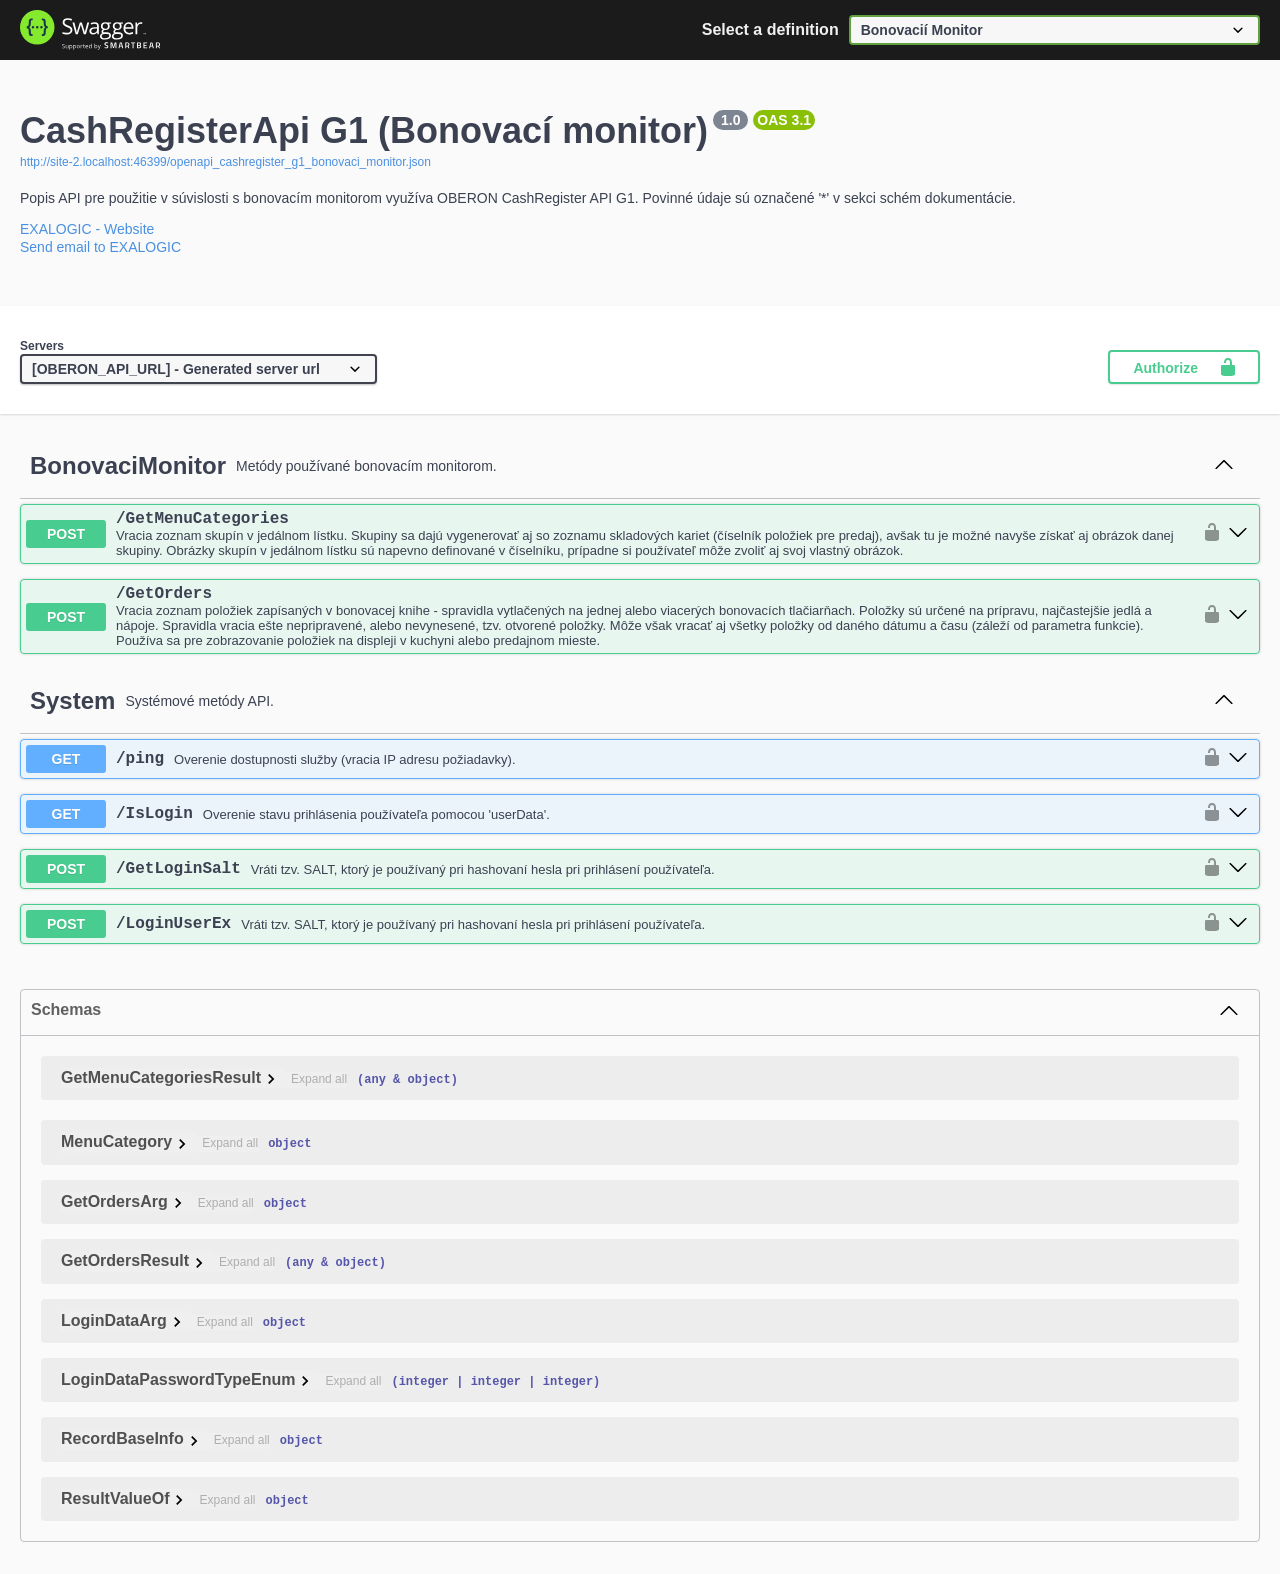
==== swagger-ui-5-27/cashregister-g1-kds.html @ 0c214356 "Bonovacie monitory" ====
<!-- HTML for static distribution bundle build -->
<!DOCTYPE html>
<html lang="en">
  <head>
    <meta charset="UTF-8">
    <title>Swagger UI</title>
    <link rel="stylesheet" type="text/css" href="./swagger-ui.css" />
    <link rel="stylesheet" type="text/css" href="./index.css" />
    <link rel="icon" type="image/png" href="[data-uri]" sizes="16x16" />
  </head>

  <body>
    <div id="swagger-ui"></div>
    <script src="./swagger-ui-bundle.js" charset="UTF-8"> </script>
    <script src="./swagger-ui-standalone-preset.js" charset="UTF-8"> </script>
    <script src="./js-sha-1.js" charset="UTF-8"> </script>
    <script src="./js-oberonweb-auth-g1.js" charset="UTF-8"> </script>
    <script>
        
window.onload = function () {
    //<editor-fold desc="Changeable Configuration Block">
   
    window.loginSalt = "";
    window.userData = "";
    
    window.ui = SwaggerUIBundle({
        urls: [ 
            { url: window.location.origin + "/openapi_cashregister_g1_bonovaci_monitor.json", name: "Bonovacií Monitor" },
         ],
        dom_id: '#swagger-ui',
        deepLinking: true,
        supportHeaderParams: true,
        presets: [
            SwaggerUIBundle.presets.apis,
            SwaggerUIStandalonePreset
        ],
        plugins: [
            SwaggerUIBundle.plugins.DownloadUrl,
            OberonWebAuthorizePlugin
        ],
        layout: "StandaloneLayout",
        supportedSubmitMethods: ['get', 'post']        
    });


    // OBERON Login plugin for SWAGGER to enable authorization
    function OberonWebAuthorizePlugin() {
        return {
            statePlugins: {
                auth: {
                    wrapActions: {
                        authorize: (oriAction, system) => (auth) => {
                            const username = prompt("Enter username:");
                            const password = prompt("Enter password:");
                            
                            window.oberonWeb.apiAuthenticate( username, password);

                            return oriAction({
                                UserTokenAuth: {
                                    name: "userData",
                                    schema: { type: "apiKey", in: "header", name: "userData" },
                                    value: window.userData
                                }
                            });
                        }
                    }
                }
            }
        };   
    }

    //</editor-fold>
};

    </script>
  </body>
</html>
---- swagger-ui-5-27/swagger-ui.css ----
.swagger-ui{color:#3b4151;font-family:sans-serif}.swagger-ui html{line-height:1.15;-ms-text-size-adjust:100%;-webkit-text-size-adjust:100%}.swagger-ui body{margin:0}.swagger-ui article,.swagger-ui aside,.swagger-ui footer,.swagger-ui header,.swagger-ui nav,.swagger-ui section{display:block}.swagger-ui h1{font-size:2em;margin:.67em 0}.swagger-ui figcaption,.swagger-ui figure,.swagger-ui main{display:block}.swagger-ui figure{margin:1em 40px}.swagger-ui hr{box-sizing:content-box;height:0;overflow:visible}.swagger-ui pre{font-family:monospace,monospace;font-size:1em}.swagger-ui a{background-color:transparent;-webkit-text-decoration-skip:objects}.swagger-ui abbr[title]{border-bottom:none;text-decoration:underline;-webkit-text-decoration:underline dotted;text-decoration:underline dotted}.swagger-ui b,.swagger-ui strong{font-weight:inherit;font-weight:bolder}.swagger-ui code,.swagger-ui kbd,.swagger-ui samp{font-family:monospace,monospace;font-size:1em}.swagger-ui dfn{font-style:italic}.swagger-ui mark{background-color:#ff0;color:#000}.swagger-ui small{font-size:80%}.swagger-ui sub,.swagger-ui sup{font-size:75%;line-height:0;position:relative;vertical-align:baseline}.swagger-ui sub{bottom:-.25em}.swagger-ui sup{top:-.5em}.swagger-ui audio,.swagger-ui video{display:inline-block}.swagger-ui audio:not([controls]){display:none;height:0}.swagger-ui img{border-style:none}.swagger-ui svg:not(:root){overflow:hidden}.swagger-ui button,.swagger-ui input,.swagger-ui optgroup,.swagger-ui select,.swagger-ui textarea{font-family:sans-serif;font-size:100%;line-height:1.15;margin:0}.swagger-ui button,.swagger-ui input{overflow:visible}.swagger-ui button,.swagger-ui select{text-transform:none}.swagger-ui [type=reset],.swagger-ui [type=submit],.swagger-ui button,.swagger-ui html [type=button]{-webkit-appearance:button}.swagger-ui [type=button]::-moz-focus-inner,.swagger-ui [type=reset]::-moz-focus-inner,.swagger-ui [type=submit]::-moz-focus-inner,.swagger-ui button::-moz-focus-inner{border-style:none;padding:0}.swagger-ui [type=button]:-moz-focusring,.swagger-ui [type=reset]:-moz-focusring,.swagger-ui [type=submit]:-moz-focusring,.swagger-ui button:-moz-focusring{outline:1px dotted ButtonText}.swagger-ui fieldset{padding:.35em .75em .625em}.swagger-ui legend{box-sizing:border-box;color:inherit;display:table;max-width:100%;padding:0;white-space:normal}.swagger-ui progress{display:inline-block;vertical-align:baseline}.swagger-ui textarea{overflow:auto}.swagger-ui [type=checkbox],.swagger-ui [type=radio]{box-sizing:border-box;padding:0}.swagger-ui [type=number]::-webkit-inner-spin-button,.swagger-ui [type=number]::-webkit-outer-spin-button{height:auto}.swagger-ui [type=search]{-webkit-appearance:textfield;outline-offset:-2px}.swagger-ui [type=search]::-webkit-search-cancel-button,.swagger-ui [type=search]::-webkit-search-decoration{-webkit-appearance:none}.swagger-ui ::-webkit-file-upload-button{-webkit-appearance:button;font:inherit}.swagger-ui details,.swagger-ui menu{display:block}.swagger-ui summary{display:list-item}.swagger-ui canvas{display:inline-block}.swagger-ui [hidden],.swagger-ui template{display:none}.swagger-ui .debug *{outline:1px solid gold}.swagger-ui .debug-white *{outline:1px solid #fff}.swagger-ui .debug-black *{outline:1px solid #000}.swagger-ui .debug-grid{background:transparent url([data-uri]) repeat 0 0}.swagger-ui .debug-grid-16{background:transparent url([data-uri]) repeat 0 0}.swagger-ui .debug-grid-8-solid{background:#fff url([data-uri]) repeat 0 0}.swagger-ui .debug-grid-16-solid{background:#fff url([data-uri]) repeat 0 0}.swagger-ui .border-box,.swagger-ui a,.swagger-ui article,.swagger-ui body,.swagger-ui code,.swagger-ui dd,.swagger-ui div,.swagger-ui dl,.swagger-ui dt,.swagger-ui fieldset,.swagger-ui footer,.swagger-ui form,.swagger-ui h1,.swagger-ui h2,.swagger-ui h3,.swagger-ui h4,.swagger-ui h5,.swagger-ui h6,.swagger-ui header,.swagger-ui html,.swagger-ui input[type=email],.swagger-ui input[type=number],.swagger-ui input[type=password],.swagger-ui input[type=tel],.swagger-ui input[type=text],.swagger-ui input[type=url],.swagger-ui legend,.swagger-ui li,.swagger-ui main,.swagger-ui ol,.swagger-ui p,.swagger-ui pre,.swagger-ui section,.swagger-ui table,.swagger-ui td,.swagger-ui textarea,.swagger-ui th,.swagger-ui tr,.swagger-ui ul{box-sizing:border-box}.swagger-ui .aspect-ratio{height:0;position:relative}.swagger-ui .aspect-ratio--16x9{padding-bottom:56.25%}.swagger-ui .aspect-ratio--9x16{padding-bottom:177.77%}.swagger-ui .aspect-ratio--4x3{padding-bottom:75%}.swagger-ui .aspect-ratio--3x4{padding-bottom:133.33%}.swagger-ui .aspect-ratio--6x4{padding-bottom:66.6%}.swagger-ui .aspect-ratio--4x6{padding-bottom:150%}.swagger-ui .aspect-ratio--8x5{padding-bottom:62.5%}.swagger-ui .aspect-ratio--5x8{padding-bottom:160%}.swagger-ui .aspect-ratio--7x5{padding-bottom:71.42%}.swagger-ui .aspect-ratio--5x7{padding-bottom:140%}.swagger-ui .aspect-ratio--1x1{padding-bottom:100%}.swagger-ui .aspect-ratio--object{bottom:0;height:100%;left:0;position:absolute;right:0;top:0;width:100%;z-index:100}@media screen and (min-width:30em){.swagger-ui .aspect-ratio-ns{height:0;position:relative}.swagger-ui .aspect-ratio--16x9-ns{padding-bottom:56.25%}.swagger-ui .aspect-ratio--9x16-ns{padding-bottom:177.77%}.swagger-ui .aspect-ratio--4x3-ns{padding-bottom:75%}.swagger-ui .aspect-ratio--3x4-ns{padding-bottom:133.33%}.swagger-ui .aspect-ratio--6x4-ns{padding-bottom:66.6%}.swagger-ui .aspect-ratio--4x6-ns{padding-bottom:150%}.swagger-ui .aspect-ratio--8x5-ns{padding-bottom:62.5%}.swagger-ui .aspect-ratio--5x8-ns{padding-bottom:160%}.swagger-ui .aspect-ratio--7x5-ns{padding-bottom:71.42%}.swagger-ui .aspect-ratio--5x7-ns{padding-bottom:140%}.swagger-ui .aspect-ratio--1x1-ns{padding-bottom:100%}.swagger-ui .aspect-ratio--object-ns{bottom:0;height:100%;left:0;position:absolute;right:0;top:0;width:100%;z-index:100}}@media screen and (min-width:30em)and (max-width:60em){.swagger-ui .aspect-ratio-m{height:0;position:relative}.swagger-ui .aspect-ratio--16x9-m{padding-bottom:56.25%}.swagger-ui .aspect-ratio--9x16-m{padding-bottom:177.77%}.swagger-ui .aspect-ratio--4x3-m{padding-bottom:75%}.swagger-ui .aspect-ratio--3x4-m{padding-bottom:133.33%}.swagger-ui .aspect-ratio--6x4-m{padding-bottom:66.6%}.swagger-ui .aspect-ratio--4x6-m{padding-bottom:150%}.swagger-ui .aspect-ratio--8x5-m{padding-bottom:62.5%}.swagger-ui .aspect-ratio--5x8-m{padding-bottom:160%}.swagger-ui .aspect-ratio--7x5-m{padding-bottom:71.42%}.swagger-ui .aspect-ratio--5x7-m{padding-bottom:140%}.swagger-ui .aspect-ratio--1x1-m{padding-bottom:100%}.swagger-ui .aspect-ratio--object-m{bottom:0;height:100%;left:0;position:absolute;right:0;top:0;width:100%;z-index:100}}@media screen and (min-width:60em){.swagger-ui .aspect-ratio-l{height:0;position:relative}.swagger-ui .aspect-ratio--16x9-l{padding-bottom:56.25%}.swagger-ui .aspect-ratio--9x16-l{padding-bottom:177.77%}.swagger-ui .aspect-ratio--4x3-l{padding-bottom:75%}.swagger-ui .aspect-ratio--3x4-l{padding-bottom:133.33%}.swagger-ui .aspect-ratio--6x4-l{padding-bottom:66.6%}.swagger-ui .aspect-ratio--4x6-l{padding-bottom:150%}.swagger-ui .aspect-ratio--8x5-l{padding-bottom:62.5%}.swagger-ui .aspect-ratio--5x8-l{padding-bottom:160%}.swagger-ui .aspect-ratio--7x5-l{padding-bottom:71.42%}.swagger-ui .aspect-ratio--5x7-l{padding-bottom:140%}.swagger-ui .aspect-ratio--1x1-l{padding-bottom:100%}.swagger-ui .aspect-ratio--object-l{bottom:0;height:100%;left:0;position:absolute;right:0;top:0;width:100%;z-index:100}}.swagger-ui img{max-width:100%}.swagger-ui .cover{background-size:cover!important}.swagger-ui .contain{background-size:contain!important}@media screen and (min-width:30em){.swagger-ui .cover-ns{background-size:cover!important}.swagger-ui .contain-ns{background-size:contain!important}}@media screen and (min-width:30em)and (max-width:60em){.swagger-ui .cover-m{background-size:cover!important}.swagger-ui .contain-m{background-size:contain!important}}@media screen and (min-width:60em){.swagger-ui .cover-l{background-size:cover!important}.swagger-ui .contain-l{background-size:contain!important}}.swagger-ui .bg-center{background-position:50%;background-repeat:no-repeat}.swagger-ui .bg-top{background-position:top;background-repeat:no-repeat}.swagger-ui .bg-right{background-position:100%;background-repeat:no-repeat}.swagger-ui .bg-bottom{background-position:bottom;background-repeat:no-repeat}.swagger-ui .bg-left{background-position:0;background-repeat:no-repeat}@media screen and (min-width:30em){.swagger-ui .bg-center-ns{background-position:50%;background-repeat:no-repeat}.swagger-ui .bg-top-ns{background-position:top;background-repeat:no-repeat}.swagger-ui .bg-right-ns{background-position:100%;background-repeat:no-repeat}.swagger-ui .bg-bottom-ns{background-position:bottom;background-repeat:no-repeat}.swagger-ui .bg-left-ns{background-position:0;background-repeat:no-repeat}}@media screen and (min-width:30em)and (max-width:60em){.swagger-ui .bg-center-m{background-position:50%;background-repeat:no-repeat}.swagger-ui .bg-top-m{background-position:top;background-repeat:no-repeat}.swagger-ui .bg-right-m{background-position:100%;background-repeat:no-repeat}.swagger-ui .bg-bottom-m{background-position:bottom;background-repeat:no-repeat}.swagger-ui .bg-left-m{background-position:0;background-repeat:no-repeat}}@media screen and (min-width:60em){.swagger-ui .bg-center-l{background-position:50%;background-repeat:no-repeat}.swagger-ui .bg-top-l{background-position:top;background-repeat:no-repeat}.swagger-ui .bg-right-l{background-position:100%;background-repeat:no-repeat}.swagger-ui .bg-bottom-l{background-position:bottom;background-repeat:no-repeat}.swagger-ui .bg-left-l{background-position:0;background-repeat:no-repeat}}.swagger-ui .outline{outline:1px solid}.swagger-ui .outline-transparent{outline:1px solid transparent}.swagger-ui .outline-0{outline:0}@media screen and (min-width:30em){.swagger-ui .outline-ns{outline:1px solid}.swagger-ui .outline-transparent-ns{outline:1px solid transparent}.swagger-ui .outline-0-ns{outline:0}}@media screen and (min-width:30em)and (max-width:60em){.swagger-ui .outline-m{outline:1px solid}.swagger-ui .outline-transparent-m{outline:1px solid transparent}.swagger-ui .outline-0-m{outline:0}}@media screen and (min-width:60em){.swagger-ui .outline-l{outline:1px solid}.swagger-ui .outline-transparent-l{outline:1px solid transparent}.swagger-ui .outline-0-l{outline:0}}.swagger-ui .ba{border-style:solid;border-width:1px}.swagger-ui .bt{border-top-style:solid;border-top-width:1px}.swagger-ui .br{border-right-style:solid;border-right-width:1px}.swagger-ui .bb{border-bottom-style:solid;border-bottom-width:1px}.swagger-ui .bl{border-left-style:solid;border-left-width:1px}.swagger-ui .bn{border-style:none;border-width:0}@media screen and (min-width:30em){.swagger-ui .ba-ns{border-style:solid;border-width:1px}.swagger-ui .bt-ns{border-top-style:solid;border-top-width:1px}.swagger-ui .br-ns{border-right-style:solid;border-right-width:1px}.swagger-ui .bb-ns{border-bottom-style:solid;border-bottom-width:1px}.swagger-ui .bl-ns{border-left-style:solid;border-left-width:1px}.swagger-ui .bn-ns{border-style:none;border-width:0}}@media screen and (min-width:30em)and (max-width:60em){.swagger-ui .ba-m{border-style:solid;border-width:1px}.swagger-ui .bt-m{border-top-style:solid;border-top-width:1px}.swagger-ui .br-m{border-right-style:solid;border-right-width:1px}.swagger-ui .bb-m{border-bottom-style:solid;border-bottom-width:1px}.swagger-ui .bl-m{border-left-style:solid;border-left-width:1px}.swagger-ui .bn-m{border-style:none;border-width:0}}@media screen and (min-width:60em){.swagger-ui .ba-l{border-style:solid;border-width:1px}.swagger-ui .bt-l{border-top-style:solid;border-top-width:1px}.swagger-ui .br-l{border-right-style:solid;border-right-width:1px}.swagger-ui .bb-l{border-bottom-style:solid;border-bottom-width:1px}.swagger-ui .bl-l{border-left-style:solid;border-left-width:1px}.swagger-ui .bn-l{border-style:none;border-width:0}}.swagger-ui .b--black{border-color:#000}.swagger-ui .b--near-black{border-color:#111}.swagger-ui .b--dark-gray{border-color:#333}.swagger-ui .b--mid-gray{border-color:#555}.swagger-ui .b--gray{border-color:#777}.swagger-ui .b--silver{border-color:#999}.swagger-ui .b--light-silver{border-color:#aaa}.swagger-ui .b--moon-gray{border-color:#ccc}.swagger-ui .b--light-gray{border-color:#eee}.swagger-ui .b--near-white{border-color:#f4f4f4}.swagger-ui .b--white{border-color:#fff}.swagger-ui .b--white-90{border-color:hsla(0,0%,100%,.9)}.swagger-ui .b--white-80{border-color:hsla(0,0%,100%,.8)}.swagger-ui .b--white-70{border-color:hsla(0,0%,100%,.7)}.swagger-ui .b--white-60{border-color:hsla(0,0%,100%,.6)}.swagger-ui .b--white-50{border-color:hsla(0,0%,100%,.5)}.swagger-ui .b--white-40{border-color:hsla(0,0%,100%,.4)}.swagger-ui .b--white-30{border-color:hsla(0,0%,100%,.3)}.swagger-ui .b--white-20{border-color:hsla(0,0%,100%,.2)}.swagger-ui .b--white-10{border-color:hsla(0,0%,100%,.1)}.swagger-ui .b--white-05{border-color:hsla(0,0%,100%,.05)}.swagger-ui .b--white-025{border-color:hsla(0,0%,100%,.025)}.swagger-ui .b--white-0125{border-color:hsla(0,0%,100%,.013)}.swagger-ui .b--black-90{border-color:rgba(0,0,0,.9)}.swagger-ui .b--black-80{border-color:rgba(0,0,0,.8)}.swagger-ui .b--black-70{border-color:rgba(0,0,0,.7)}.swagger-ui .b--black-60{border-color:rgba(0,0,0,.6)}.swagger-ui .b--black-50{border-color:rgba(0,0,0,.5)}.swagger-ui .b--black-40{border-color:rgba(0,0,0,.4)}.swagger-ui .b--black-30{border-color:rgba(0,0,0,.3)}.swagger-ui .b--black-20{border-color:rgba(0,0,0,.2)}.swagger-ui .b--black-10{border-color:rgba(0,0,0,.1)}.swagger-ui .b--black-05{border-color:rgba(0,0,0,.05)}.swagger-ui .b--black-025{border-color:rgba(0,0,0,.025)}.swagger-ui .b--black-0125{border-color:rgba(0,0,0,.013)}.swagger-ui .b--dark-red{border-color:#e7040f}.swagger-ui .b--red{border-color:#ff4136}.swagger-ui .b--light-red{border-color:#ff725c}.swagger-ui .b--orange{border-color:#ff6300}.swagger-ui .b--gold{border-color:#ffb700}.swagger-ui .b--yellow{border-color:gold}.swagger-ui .b--light-yellow{border-color:#fbf1a9}.swagger-ui .b--purple{border-color:#5e2ca5}.swagger-ui .b--light-purple{border-color:#a463f2}.swagger-ui .b--dark-pink{border-color:#d5008f}.swagger-ui .b--hot-pink{border-color:#ff41b4}.swagger-ui .b--pink{border-color:#ff80cc}.swagger-ui .b--light-pink{border-color:#ffa3d7}.swagger-ui .b--dark-green{border-color:#137752}.swagger-ui .b--green{border-color:#19a974}.swagger-ui .b--light-green{border-color:#9eebcf}.swagger-ui .b--navy{border-color:#001b44}.swagger-ui .b--dark-blue{border-color:#00449e}.swagger-ui .b--blue{border-color:#357edd}.swagger-ui .b--light-blue{border-color:#96ccff}.swagger-ui .b--lightest-blue{border-color:#cdecff}.swagger-ui .b--washed-blue{border-color:#f6fffe}.swagger-ui .b--washed-green{border-color:#e8fdf5}.swagger-ui .b--washed-yellow{border-color:#fffceb}.swagger-ui .b--washed-red{border-color:#ffdfdf}.swagger-ui .b--transparent{border-color:transparent}.swagger-ui .b--inherit{border-color:inherit}.swagger-ui .br0{border-radius:0}.swagger-ui .br1{border-radius:.125rem}.swagger-ui .br2{border-radius:.25rem}.swagger-ui .br3{border-radius:.5rem}.swagger-ui .br4{border-radius:1rem}.swagger-ui .br-100{border-radius:100%}.swagger-ui .br-pill{border-radius:9999px}.swagger-ui .br--bottom{border-top-left-radius:0;border-top-right-radius:0}.swagger-ui .br--top{border-bottom-left-radius:0;border-bottom-right-radius:0}.swagger-ui .br--right{border-bottom-left-radius:0;border-top-left-radius:0}.swagger-ui .br--left{border-bottom-right-radius:0;border-top-right-radius:0}@media screen and (min-width:30em){.swagger-ui .br0-ns{border-radius:0}.swagger-ui .br1-ns{border-radius:.125rem}.swagger-ui .br2-ns{border-radius:.25rem}.swagger-ui .br3-ns{border-radius:.5rem}.swagger-ui .br4-ns{border-radius:1rem}.swagger-ui .br-100-ns{border-radius:100%}.swagger-ui .br-pill-ns{border-radius:9999px}.swagger-ui .br--bottom-ns{border-top-left-radius:0;border-top-right-radius:0}.swagger-ui .br--top-ns{border-bottom-left-radius:0;border-bottom-right-radius:0}.swagger-ui .br--right-ns{border-bottom-left-radius:0;border-top-left-radius:0}.swagger-ui .br--left-ns{border-bottom-right-radius:0;border-top-right-radius:0}}@media screen and (min-width:30em)and (max-width:60em){.swagger-ui .br0-m{border-radius:0}.swagger-ui .br1-m{border-radius:.125rem}.swagger-ui .br2-m{border-radius:.25rem}.swagger-ui .br3-m{border-radius:.5rem}.swagger-ui .br4-m{border-radius:1rem}.swagger-ui .br-100-m{border-radius:100%}.swagger-ui .br-pill-m{border-radius:9999px}.swagger-ui .br--bottom-m{border-top-left-radius:0;border-top-right-radius:0}.swagger-ui .br--top-m{border-bottom-left-radius:0;border-bottom-right-radius:0}.swagger-ui .br--right-m{border-bottom-left-radius:0;border-top-left-radius:0}.swagger-ui .br--left-m{border-bottom-right-radius:0;border-top-right-radius:0}}@media screen and (min-width:60em){.swagger-ui .br0-l{border-radius:0}.swagger-ui .br1-l{border-radius:.125rem}.swagger-ui .br2-l{border-radius:.25rem}.swagger-ui .br3-l{border-radius:.5rem}.swagger-ui .br4-l{border-radius:1rem}.swagger-ui .br-100-l{border-radius:100%}.swagger-ui .br-pill-l{border-radius:9999px}.swagger-ui .br--bottom-l{border-top-left-radius:0;border-top-right-radius:0}.swagger-ui .br--top-l{border-bottom-left-radius:0;border-bottom-right-radius:0}.swagger-ui .br--right-l{border-bottom-left-radius:0;border-top-left-radius:0}.swagger-ui .br--left-l{border-bottom-right-radius:0;border-top-right-radius:0}}.swagger-ui .b--dotted{border-style:dotted}.swagger-ui .b--dashed{border-style:dashed}.swagger-ui .b--solid{border-style:solid}.swagger-ui .b--none{border-style:none}@media screen and (min-width:30em){.swagger-ui .b--dotted-ns{border-style:dotted}.swagger-ui .b--dashed-ns{border-style:dashed}.swagger-ui .b--solid-ns{border-style:solid}.swagger-ui .b--none-ns{border-style:none}}@media screen and (min-width:30em)and (max-width:60em){.swagger-ui .b--dotted-m{border-style:dotted}.swagger-ui .b--dashed-m{border-style:dashed}.swagger-ui .b--solid-m{border-style:solid}.swagger-ui .b--none-m{border-style:none}}@media screen and (min-width:60em){.swagger-ui .b--dotted-l{border-style:dotted}.swagger-ui .b--dashed-l{border-style:dashed}.swagger-ui .b--solid-l{border-style:solid}.swagger-ui .b--none-l{border-style:none}}.swagger-ui .bw0{border-width:0}.swagger-ui .bw1{border-width:.125rem}.swagger-ui .bw2{border-width:.25rem}.swagger-ui .bw3{border-width:.5rem}.swagger-ui .bw4{border-width:1rem}.swagger-ui .bw5{border-width:2rem}.swagger-ui .bt-0{border-top-width:0}.swagger-ui .br-0{border-right-width:0}.swagger-ui .bb-0{border-bottom-width:0}.swagger-ui .bl-0{border-left-width:0}@media screen and (min-width:30em){.swagger-ui .bw0-ns{border-width:0}.swagger-ui .bw1-ns{border-width:.125rem}.swagger-ui .bw2-ns{border-width:.25rem}.swagger-ui .bw3-ns{border-width:.5rem}.swagger-ui .bw4-ns{border-width:1rem}.swagger-ui .bw5-ns{border-width:2rem}.swagger-ui .bt-0-ns{border-top-width:0}.swagger-ui .br-0-ns{border-right-width:0}.swagger-ui .bb-0-ns{border-bottom-width:0}.swagger-ui .bl-0-ns{border-left-width:0}}@media screen and (min-width:30em)and (max-width:60em){.swagger-ui .bw0-m{border-width:0}.swagger-ui .bw1-m{border-width:.125rem}.swagger-ui .bw2-m{border-width:.25rem}.swagger-ui .bw3-m{border-width:.5rem}.swagger-ui .bw4-m{border-width:1rem}.swagger-ui .bw5-m{border-width:2rem}.swagger-ui .bt-0-m{border-top-width:0}.swagger-ui .br-0-m{border-right-width:0}.swagger-ui .bb-0-m{border-bottom-width:0}.swagger-ui .bl-0-m{border-left-width:0}}@media screen and (min-width:60em){.swagger-ui .bw0-l{border-width:0}.swagger-ui .bw1-l{border-width:.125rem}.swagger-ui .bw2-l{border-width:.25rem}.swagger-ui .bw3-l{border-width:.5rem}.swagger-ui .bw4-l{border-width:1rem}.swagger-ui .bw5-l{border-width:2rem}.swagger-ui .bt-0-l{border-top-width:0}.swagger-ui .br-0-l{border-right-width:0}.swagger-ui .bb-0-l{border-bottom-width:0}.swagger-ui .bl-0-l{border-left-width:0}}.swagger-ui .shadow-1{box-shadow:0 0 4px 2px rgba(0,0,0,.2)}.swagger-ui .shadow-2{box-shadow:0 0 8px 2px rgba(0,0,0,.2)}.swagger-ui .shadow-3{box-shadow:2px 2px 4px 2px rgba(0,0,0,.2)}.swagger-ui .shadow-4{box-shadow:2px 2px 8px 0 rgba(0,0,0,.2)}.swagger-ui .shadow-5{box-shadow:4px 4px 8px 0 rgba(0,0,0,.2)}@media screen and (min-width:30em){.swagger-ui .shadow-1-ns{box-shadow:0 0 4px 2px rgba(0,0,0,.2)}.swagger-ui .shadow-2-ns{box-shadow:0 0 8px 2px rgba(0,0,0,.2)}.swagger-ui .shadow-3-ns{box-shadow:2px 2px 4px 2px rgba(0,0,0,.2)}.swagger-ui .shadow-4-ns{box-shadow:2px 2px 8px 0 rgba(0,0,0,.2)}.swagger-ui .shadow-5-ns{box-shadow:4px 4px 8px 0 rgba(0,0,0,.2)}}@media screen and (min-width:30em)and (max-width:60em){.swagger-ui .shadow-1-m{box-shadow:0 0 4px 2px rgba(0,0,0,.2)}.swagger-ui .shadow-2-m{box-shadow:0 0 8px 2px rgba(0,0,0,.2)}.swagger-ui .shadow-3-m{box-shadow:2px 2px 4px 2px rgba(0,0,0,.2)}.swagger-ui .shadow-4-m{box-shadow:2px 2px 8px 0 rgba(0,0,0,.2)}.swagger-ui .shadow-5-m{box-shadow:4px 4px 8px 0 rgba(0,0,0,.2)}}@media screen and (min-width:60em){.swagger-ui .shadow-1-l{box-shadow:0 0 4px 2px rgba(0,0,0,.2)}.swagger-ui .shadow-2-l{box-shadow:0 0 8px 2px rgba(0,0,0,.2)}.swagger-ui .shadow-3-l{box-shadow:2px 2px 4px 2px rgba(0,0,0,.2)}.swagger-ui .shadow-4-l{box-shadow:2px 2px 8px 0 rgba(0,0,0,.2)}.swagger-ui .shadow-5-l{box-shadow:4px 4px 8px 0 rgba(0,0,0,.2)}}.swagger-ui .pre{overflow-x:auto;overflow-y:hidden;overflow:scroll}.swagger-ui .top-0{top:0}.swagger-ui .right-0{right:0}.swagger-ui .bottom-0{bottom:0}.swagger-ui .left-0{left:0}.swagger-ui .top-1{top:1rem}.swagger-ui .right-1{right:1rem}.swagger-ui .bottom-1{bottom:1rem}.swagger-ui .left-1{left:1rem}.swagger-ui .top-2{top:2rem}.swagger-ui .right-2{right:2rem}.swagger-ui .bottom-2{bottom:2rem}.swagger-ui .left-2{left:2rem}.swagger-ui .top--1{top:-1rem}.swagger-ui .right--1{right:-1rem}.swagger-ui .bottom--1{bottom:-1rem}.swagger-ui .left--1{left:-1rem}.swagger-ui .top--2{top:-2rem}.swagger-ui .right--2{right:-2rem}.swagger-ui .bottom--2{bottom:-2rem}.swagger-ui .left--2{left:-2rem}.swagger-ui .absolute--fill{bottom:0;left:0;right:0;top:0}@media screen and (min-width:30em){.swagger-ui .top-0-ns{top:0}.swagger-ui .left-0-ns{left:0}.swagger-ui .right-0-ns{right:0}.swagger-ui .bottom-0-ns{bottom:0}.swagger-ui .top-1-ns{top:1rem}.swagger-ui .left-1-ns{left:1rem}.swagger-ui .right-1-ns{right:1rem}.swagger-ui .bottom-1-ns{bottom:1rem}.swagger-ui .top-2-ns{top:2rem}.swagger-ui .left-2-ns{left:2rem}.swagger-ui .right-2-ns{right:2rem}.swagger-ui .bottom-2-ns{bottom:2rem}.swagger-ui .top--1-ns{top:-1rem}.swagger-ui .right--1-ns{right:-1rem}.swagger-ui .bottom--1-ns{bottom:-1rem}.swagger-ui .left--1-ns{left:-1rem}.swagger-ui .top--2-ns{top:-2rem}.swagger-ui .right--2-ns{right:-2rem}.swagger-ui .bottom--2-ns{bottom:-2rem}.swagger-ui .left--2-ns{left:-2rem}.swagger-ui .absolute--fill-ns{bottom:0;left:0;right:0;top:0}}@media screen and (min-width:30em)and (max-width:60em){.swagger-ui .top-0-m{top:0}.swagger-ui .left-0-m{left:0}.swagger-ui .right-0-m{right:0}.swagger-ui .bottom-0-m{bottom:0}.swagger-ui .top-1-m{top:1rem}.swagger-ui .left-1-m{left:1rem}.swagger-ui .right-1-m{right:1rem}.swagger-ui .bottom-1-m{bottom:1rem}.swagger-ui .top-2-m{top:2rem}.swagger-ui .left-2-m{left:2rem}.swagger-ui .right-2-m{right:2rem}.swagger-ui .bottom-2-m{bottom:2rem}.swagger-ui .top--1-m{top:-1rem}.swagger-ui .right--1-m{right:-1rem}.swagger-ui .bottom--1-m{bottom:-1rem}.swagger-ui .left--1-m{left:-1rem}.swagger-ui .top--2-m{top:-2rem}.swagger-ui .right--2-m{right:-2rem}.swagger-ui .bottom--2-m{bottom:-2rem}.swagger-ui .left--2-m{left:-2rem}.swagger-ui .absolute--fill-m{bottom:0;left:0;right:0;top:0}}@media screen and (min-width:60em){.swagger-ui .top-0-l{top:0}.swagger-ui .left-0-l{left:0}.swagger-ui .right-0-l{right:0}.swagger-ui .bottom-0-l{bottom:0}.swagger-ui .top-1-l{top:1rem}.swagger-ui .left-1-l{left:1rem}.swagger-ui .right-1-l{right:1rem}.swagger-ui .bottom-1-l{bottom:1rem}.swagger-ui .top-2-l{top:2rem}.swagger-ui .left-2-l{left:2rem}.swagger-ui .right-2-l{right:2rem}.swagger-ui .bottom-2-l{bottom:2rem}.swagger-ui .top--1-l{top:-1rem}.swagger-ui .right--1-l{right:-1rem}.swagger-ui .bottom--1-l{bottom:-1rem}.swagger-ui .left--1-l{left:-1rem}.swagger-ui .top--2-l{top:-2rem}.swagger-ui .right--2-l{right:-2rem}.swagger-ui .bottom--2-l{bottom:-2rem}.swagger-ui .left--2-l{left:-2rem}.swagger-ui .absolute--fill-l{bottom:0;left:0;right:0;top:0}}.swagger-ui .cf:after,.swagger-ui .cf:before{content:" ";display:table}.swagger-ui .cf:after{clear:both}.swagger-ui .cf{zoom:1}.swagger-ui .cl{clear:left}.swagger-ui .cr{clear:right}.swagger-ui .cb{clear:both}.swagger-ui .cn{clear:none}@media screen and (min-width:30em){.swagger-ui .cl-ns{clear:left}.swagger-ui .cr-ns{clear:right}.swagger-ui .cb-ns{clear:both}.swagger-ui .cn-ns{clear:none}}@media screen and (min-width:30em)and (max-width:60em){.swagger-ui .cl-m{clear:left}.swagger-ui .cr-m{clear:right}.swagger-ui .cb-m{clear:both}.swagger-ui .cn-m{clear:none}}@media screen and (min-width:60em){.swagger-ui .cl-l{clear:left}.swagger-ui .cr-l{clear:right}.swagger-ui .cb-l{clear:both}.swagger-ui .cn-l{clear:none}}.swagger-ui .flex{display:flex}.swagger-ui .inline-flex{display:inline-flex}.swagger-ui .flex-auto{flex:1 1 auto;min-height:0;min-width:0}.swagger-ui .flex-none{flex:none}.swagger-ui .flex-column{flex-direction:column}.swagger-ui .flex-row{flex-direction:row}.swagger-ui .flex-wrap{flex-wrap:wrap}.swagger-ui .flex-nowrap{flex-wrap:nowrap}.swagger-ui .flex-wrap-reverse{flex-wrap:wrap-reverse}.swagger-ui .flex-column-reverse{flex-direction:column-reverse}.swagger-ui .flex-row-reverse{flex-direction:row-reverse}.swagger-ui .items-start{align-items:flex-start}.swagger-ui .items-end{align-items:flex-end}.swagger-ui .items-center{align-items:center}.swagger-ui .items-baseline{align-items:baseline}.swagger-ui .items-stretch{align-items:stretch}.swagger-ui .self-start{align-self:flex-start}.swagger-ui .self-end{align-self:flex-end}.swagger-ui .self-center{align-self:center}.swagger-ui .self-baseline{align-self:baseline}.swagger-ui .self-stretch{align-self:stretch}.swagger-ui .justify-start{justify-content:flex-start}.swagger-ui .justify-end{justify-content:flex-end}.swagger-ui .justify-center{justify-content:center}.swagger-ui .justify-between{justify-content:space-between}.swagger-ui .justify-around{justify-content:space-around}.swagger-ui .content-start{align-content:flex-start}.swagger-ui .content-end{align-content:flex-end}.swagger-ui .content-center{align-content:center}.swagger-ui .content-between{align-content:space-between}.swagger-ui .content-around{align-content:space-around}.swagger-ui .content-stretch{align-content:stretch}.swagger-ui .order-0{order:0}.swagger-ui .order-1{order:1}.swagger-ui .order-2{order:2}.swagger-ui .order-3{order:3}.swagger-ui .order-4{order:4}.swagger-ui .order-5{order:5}.swagger-ui .order-6{order:6}.swagger-ui .order-7{order:7}.swagger-ui .order-8{order:8}.swagger-ui .order-last{order:99999}.swagger-ui .flex-grow-0{flex-grow:0}.swagger-ui .flex-grow-1{flex-grow:1}.swagger-ui .flex-shrink-0{flex-shrink:0}.swagger-ui .flex-shrink-1{flex-shrink:1}@media screen and (min-width:30em){.swagger-ui .flex-ns{display:flex}.swagger-ui .inline-flex-ns{display:inline-flex}.swagger-ui .flex-auto-ns{flex:1 1 auto;min-height:0;min-width:0}.swagger-ui .flex-none-ns{flex:none}.swagger-ui .flex-column-ns{flex-direction:column}.swagger-ui .flex-row-ns{flex-direction:row}.swagger-ui .flex-wrap-ns{flex-wrap:wrap}.swagger-ui .flex-nowrap-ns{flex-wrap:nowrap}.swagger-ui .flex-wrap-reverse-ns{flex-wrap:wrap-reverse}.swagger-ui .flex-column-reverse-ns{flex-direction:column-reverse}.swagger-ui .flex-row-reverse-ns{flex-direction:row-reverse}.swagger-ui .items-start-ns{align-items:flex-start}.swagger-ui .items-end-ns{align-items:flex-end}.swagger-ui .items-center-ns{align-items:center}.swagger-ui .items-baseline-ns{align-items:baseline}.swagger-ui .items-stretch-ns{align-items:stretch}.swagger-ui .self-start-ns{align-self:flex-start}.swagger-ui .self-end-ns{align-self:flex-end}.swagger-ui .self-center-ns{align-self:center}.swagger-ui .self-baseline-ns{align-self:baseline}.swagger-ui .self-stretch-ns{align-self:stretch}.swagger-ui .justify-start-ns{justify-content:flex-start}.swagger-ui .justify-end-ns{justify-content:flex-end}.swagger-ui .justify-center-ns{justify-content:center}.swagger-ui .justify-between-ns{justify-content:space-between}.swagger-ui .justify-around-ns{justify-content:space-around}.swagger-ui .content-start-ns{align-content:flex-start}.swagger-ui .content-end-ns{align-content:flex-end}.swagger-ui .content-center-ns{align-content:center}.swagger-ui .content-between-ns{align-content:space-between}.swagger-ui .content-around-ns{align-content:space-around}.swagger-ui .content-stretch-ns{align-content:stretch}.swagger-ui .order-0-ns{order:0}.swagger-ui .order-1-ns{order:1}.swagger-ui .order-2-ns{order:2}.swagger-ui .order-3-ns{order:3}.swagger-ui .order-4-ns{order:4}.swagger-ui .order-5-ns{order:5}.swagger-ui .order-6-ns{order:6}.swagger-ui .order-7-ns{order:7}.swagger-ui .order-8-ns{order:8}.swagger-ui .order-last-ns{order:99999}.swagger-ui .flex-grow-0-ns{flex-grow:0}.swagger-ui .flex-grow-1-ns{flex-grow:1}.swagger-ui .flex-shrink-0-ns{flex-shrink:0}.swagger-ui .flex-shrink-1-ns{flex-shrink:1}}@media screen and (min-width:30em)and (max-width:60em){.swagger-ui .flex-m{display:flex}.swagger-ui .inline-flex-m{display:inline-flex}.swagger-ui .flex-auto-m{flex:1 1 auto;min-height:0;min-width:0}.swagger-ui .flex-none-m{flex:none}.swagger-ui .flex-column-m{flex-direction:column}.swagger-ui .flex-row-m{flex-direction:row}.swagger-ui .flex-wrap-m{flex-wrap:wrap}.swagger-ui .flex-nowrap-m{flex-wrap:nowrap}.swagger-ui .flex-wrap-reverse-m{flex-wrap:wrap-reverse}.swagger-ui .flex-column-reverse-m{flex-direction:column-reverse}.swagger-ui .flex-row-reverse-m{flex-direction:row-reverse}.swagger-ui .items-start-m{align-items:flex-start}.swagger-ui .items-end-m{align-items:flex-end}.swagger-ui .items-center-m{align-items:center}.swagger-ui .items-baseline-m{align-items:baseline}.swagger-ui .items-stretch-m{align-items:stretch}.swagger-ui .self-start-m{align-self:flex-start}.swagger-ui .self-end-m{align-self:flex-end}.swagger-ui .self-center-m{align-self:center}.swagger-ui .self-baseline-m{align-self:baseline}.swagger-ui .self-stretch-m{align-self:stretch}.swagger-ui .justify-start-m{justify-content:flex-start}.swagger-ui .justify-end-m{justify-content:flex-end}.swagger-ui .justify-center-m{justify-content:center}.swagger-ui .justify-between-m{justify-content:space-between}.swagger-ui .justify-around-m{justify-content:space-around}.swagger-ui .content-start-m{align-content:flex-start}.swagger-ui .content-end-m{align-content:flex-end}.swagger-ui .content-center-m{align-content:center}.swagger-ui .content-between-m{align-content:space-between}.swagger-ui .content-around-m{align-content:space-around}.swagger-ui .content-stretch-m{align-content:stretch}.swagger-ui .order-0-m{order:0}.swagger-ui .order-1-m{order:1}.swagger-ui .order-2-m{order:2}.swagger-ui .order-3-m{order:3}.swagger-ui .order-4-m{order:4}.swagger-ui .order-5-m{order:5}.swagger-ui .order-6-m{order:6}.swagger-ui .order-7-m{order:7}.swagger-ui .order-8-m{order:8}.swagger-ui .order-last-m{order:99999}.swagger-ui .flex-grow-0-m{flex-grow:0}.swagger-ui .flex-grow-1-m{flex-grow:1}.swagger-ui .flex-shrink-0-m{flex-shrink:0}.swagger-ui .flex-shrink-1-m{flex-shrink:1}}@media screen and (min-width:60em){.swagger-ui .flex-l{display:flex}.swagger-ui .inline-flex-l{display:inline-flex}.swagger-ui .flex-auto-l{flex:1 1 auto;min-height:0;min-width:0}.swagger-ui .flex-none-l{flex:none}.swagger-ui .flex-column-l{flex-direction:column}.swagger-ui .flex-row-l{flex-direction:row}.swagger-ui .flex-wrap-l{flex-wrap:wrap}.swagger-ui .flex-nowrap-l{flex-wrap:nowrap}.swagger-ui .flex-wrap-reverse-l{flex-wrap:wrap-reverse}.swagger-ui .flex-column-reverse-l{flex-direction:column-reverse}.swagger-ui .flex-row-reverse-l{flex-direction:row-reverse}.swagger-ui .items-start-l{align-items:flex-start}.swagger-ui .items-end-l{align-items:flex-end}.swagger-ui .items-center-l{align-items:center}.swagger-ui .items-baseline-l{align-items:baseline}.swagger-ui .items-stretch-l{align-items:stretch}.swagger-ui .self-start-l{align-self:flex-start}.swagger-ui .self-end-l{align-self:flex-end}.swagger-ui .self-center-l{align-self:center}.swagger-ui .self-baseline-l{align-self:baseline}.swagger-ui .self-stretch-l{align-self:stretch}.swagger-ui .justify-start-l{justify-content:flex-start}.swagger-ui .justify-end-l{justify-content:flex-end}.swagger-ui .justify-center-l{justify-content:center}.swagger-ui .justify-between-l{justify-content:space-between}.swagger-ui .justify-around-l{justify-content:space-around}.swagger-ui .content-start-l{align-content:flex-start}.swagger-ui .content-end-l{align-content:flex-end}.swagger-ui .content-center-l{align-content:center}.swagger-ui .content-between-l{align-content:space-between}.swagger-ui .content-around-l{align-content:space-around}.swagger-ui .content-stretch-l{align-content:stretch}.swagger-ui .order-0-l{order:0}.swagger-ui .order-1-l{order:1}.swagger-ui .order-2-l{order:2}.swagger-ui .order-3-l{order:3}.swagger-ui .order-4-l{order:4}.swagger-ui .order-5-l{order:5}.swagger-ui .order-6-l{order:6}.swagger-ui .order-7-l{order:7}.swagger-ui .order-8-l{order:8}.swagger-ui .order-last-l{order:99999}.swagger-ui .flex-grow-0-l{flex-grow:0}.swagger-ui .flex-grow-1-l{flex-grow:1}.swagger-ui .flex-shrink-0-l{flex-shrink:0}.swagger-ui .flex-shrink-1-l{flex-shrink:1}}.swagger-ui .dn{display:none}.swagger-ui .di{display:inline}.swagger-ui .db{display:block}.swagger-ui .dib{display:inline-block}.swagger-ui .dit{display:inline-table}.swagger-ui .dt{display:table}.swagger-ui .dtc{display:table-cell}.swagger-ui .dt-row{display:table-row}.swagger-ui .dt-row-group{display:table-row-group}.swagger-ui .dt-column{display:table-column}.swagger-ui .dt-column-group{display:table-column-group}.swagger-ui .dt--fixed{table-layout:fixed;width:100%}@media screen and (min-width:30em){.swagger-ui .dn-ns{display:none}.swagger-ui .di-ns{display:inline}.swagger-ui .db-ns{display:block}.swagger-ui .dib-ns{display:inline-block}.swagger-ui .dit-ns{display:inline-table}.swagger-ui .dt-ns{display:table}.swagger-ui .dtc-ns{display:table-cell}.swagger-ui .dt-row-ns{display:table-row}.swagger-ui .dt-row-group-ns{display:table-row-group}.swagger-ui .dt-column-ns{display:table-column}.swagger-ui .dt-column-group-ns{display:table-column-group}.swagger-ui .dt--fixed-ns{table-layout:fixed;width:100%}}@media screen and (min-width:30em)and (max-width:60em){.swagger-ui .dn-m{display:none}.swagger-ui .di-m{display:inline}.swagger-ui .db-m{display:block}.swagger-ui .dib-m{display:inline-block}.swagger-ui .dit-m{display:inline-table}.swagger-ui .dt-m{display:table}.swagger-ui .dtc-m{display:table-cell}.swagger-ui .dt-row-m{display:table-row}.swagger-ui .dt-row-group-m{display:table-row-group}.swagger-ui .dt-column-m{display:table-column}.swagger-ui .dt-column-group-m{display:table-column-group}.swagger-ui .dt--fixed-m{table-layout:fixed;width:100%}}@media screen and (min-width:60em){.swagger-ui .dn-l{display:none}.swagger-ui .di-l{display:inline}.swagger-ui .db-l{display:block}.swagger-ui .dib-l{display:inline-block}.swagger-ui .dit-l{display:inline-table}.swagger-ui .dt-l{display:table}.swagger-ui .dtc-l{display:table-cell}.swagger-ui .dt-row-l{display:table-row}.swagger-ui .dt-row-group-l{display:table-row-group}.swagger-ui .dt-column-l{display:table-column}.swagger-ui .dt-column-group-l{display:table-column-group}.swagger-ui .dt--fixed-l{table-layout:fixed;width:100%}}.swagger-ui .fl{_display:inline;float:left}.swagger-ui .fr{_display:inline;float:right}.swagger-ui .fn{float:none}@media screen and (min-width:30em){.swagger-ui .fl-ns{_display:inline;float:left}.swagger-ui .fr-ns{_display:inline;float:right}.swagger-ui .fn-ns{float:none}}@media screen and (min-width:30em)and (max-width:60em){.swagger-ui .fl-m{_display:inline;float:left}.swagger-ui .fr-m{_display:inline;float:right}.swagger-ui .fn-m{float:none}}@media screen and (min-width:60em){.swagger-ui .fl-l{_display:inline;float:left}.swagger-ui .fr-l{_display:inline;float:right}.swagger-ui .fn-l{float:none}}.swagger-ui .sans-serif{font-family:-apple-system,BlinkMacSystemFont,avenir next,avenir,helvetica,helvetica neue,ubuntu,roboto,noto,segoe ui,arial,sans-serif}.swagger-ui .serif{font-family:georgia,serif}.swagger-ui .system-sans-serif{font-family:sans-serif}.swagger-ui .system-serif{font-family:serif}.swagger-ui .code,.swagger-ui code{font-family:Consolas,monaco,monospace}.swagger-ui .courier{font-family:Courier Next,courier,monospace}.swagger-ui .helvetica{font-family:helvetica neue,helvetica,sans-serif}.swagger-ui .avenir{font-family:avenir next,avenir,sans-serif}.swagger-ui .athelas{font-family:athelas,georgia,serif}.swagger-ui .georgia{font-family:georgia,serif}.swagger-ui .times{font-family:times,serif}.swagger-ui .bodoni{font-family:Bodoni MT,serif}.swagger-ui .calisto{font-family:Calisto MT,serif}.swagger-ui .garamond{font-family:garamond,serif}.swagger-ui .baskerville{font-family:baskerville,serif}.swagger-ui .i{font-style:italic}.swagger-ui .fs-normal{font-style:normal}@media screen and (min-width:30em){.swagger-ui .i-ns{font-style:italic}.swagger-ui .fs-normal-ns{font-style:normal}}@media screen and (min-width:30em)and (max-width:60em){.swagger-ui .i-m{font-style:italic}.swagger-ui .fs-normal-m{font-style:normal}}@media screen and (min-width:60em){.swagger-ui .i-l{font-style:italic}.swagger-ui .fs-normal-l{font-style:normal}}.swagger-ui .normal{font-weight:400}.swagger-ui .b{font-weight:700}.swagger-ui .fw1{font-weight:100}.swagger-ui .fw2{font-weight:200}.swagger-ui .fw3{font-weight:300}.swagger-ui .fw4{font-weight:400}.swagger-ui .fw5{font-weight:500}.swagger-ui .fw6{font-weight:600}.swagger-ui .fw7{font-weight:700}.swagger-ui .fw8{font-weight:800}.swagger-ui .fw9{font-weight:900}@media screen and (min-width:30em){.swagger-ui .normal-ns{font-weight:400}.swagger-ui .b-ns{font-weight:700}.swagger-ui .fw1-ns{font-weight:100}.swagger-ui .fw2-ns{font-weight:200}.swagger-ui .fw3-ns{font-weight:300}.swagger-ui .fw4-ns{font-weight:400}.swagger-ui .fw5-ns{font-weight:500}.swagger-ui .fw6-ns{font-weight:600}.swagger-ui .fw7-ns{font-weight:700}.swagger-ui .fw8-ns{font-weight:800}.swagger-ui .fw9-ns{font-weight:900}}@media screen and (min-width:30em)and (max-width:60em){.swagger-ui .normal-m{font-weight:400}.swagger-ui .b-m{font-weight:700}.swagger-ui .fw1-m{font-weight:100}.swagger-ui .fw2-m{font-weight:200}.swagger-ui .fw3-m{font-weight:300}.swagger-ui .fw4-m{font-weight:400}.swagger-ui .fw5-m{font-weight:500}.swagger-ui .fw6-m{font-weight:600}.swagger-ui .fw7-m{font-weight:700}.swagger-ui .fw8-m{font-weight:800}.swagger-ui .fw9-m{font-weight:900}}@media screen and (min-width:60em){.swagger-ui .normal-l{font-weight:400}.swagger-ui .b-l{font-weight:700}.swagger-ui .fw1-l{font-weight:100}.swagger-ui .fw2-l{font-weight:200}.swagger-ui .fw3-l{font-weight:300}.swagger-ui .fw4-l{font-weight:400}.swagger-ui .fw5-l{font-weight:500}.swagger-ui .fw6-l{font-weight:600}.swagger-ui .fw7-l{font-weight:700}.swagger-ui .fw8-l{font-weight:800}.swagger-ui .fw9-l{font-weight:900}}.swagger-ui .input-reset{-webkit-appearance:none;-moz-appearance:none}.swagger-ui .button-reset::-moz-focus-inner,.swagger-ui .input-reset::-moz-focus-inner{border:0;padding:0}.swagger-ui .h1{height:1rem}.swagger-ui .h2{height:2rem}.swagger-ui .h3{height:4rem}.swagger-ui .h4{height:8rem}.swagger-ui .h5{height:16rem}.swagger-ui .h-25{height:25%}.swagger-ui .h-50{height:50%}.swagger-ui .h-75{height:75%}.swagger-ui .h-100{height:100%}.swagger-ui .min-h-100{min-height:100%}.swagger-ui .vh-25{height:25vh}.swagger-ui .vh-50{height:50vh}.swagger-ui .vh-75{height:75vh}.swagger-ui .vh-100{height:100vh}.swagger-ui .min-vh-100{min-height:100vh}.swagger-ui .h-auto{height:auto}.swagger-ui .h-inherit{height:inherit}@media screen and (min-width:30em){.swagger-ui .h1-ns{height:1rem}.swagger-ui .h2-ns{height:2rem}.swagger-ui .h3-ns{height:4rem}.swagger-ui .h4-ns{height:8rem}.swagger-ui .h5-ns{height:16rem}.swagger-ui .h-25-ns{height:25%}.swagger-ui .h-50-ns{height:50%}.swagger-ui .h-75-ns{height:75%}.swagger-ui .h-100-ns{height:100%}.swagger-ui .min-h-100-ns{min-height:100%}.swagger-ui .vh-25-ns{height:25vh}.swagger-ui .vh-50-ns{height:50vh}.swagger-ui .vh-75-ns{height:75vh}.swagger-ui .vh-100-ns{height:100vh}.swagger-ui .min-vh-100-ns{min-height:100vh}.swagger-ui .h-auto-ns{height:auto}.swagger-ui .h-inherit-ns{height:inherit}}@media screen and (min-width:30em)and (max-width:60em){.swagger-ui .h1-m{height:1rem}.swagger-ui .h2-m{height:2rem}.swagger-ui .h3-m{height:4rem}.swagger-ui .h4-m{height:8rem}.swagger-ui .h5-m{height:16rem}.swagger-ui .h-25-m{height:25%}.swagger-ui .h-50-m{height:50%}.swagger-ui .h-75-m{height:75%}.swagger-ui .h-100-m{height:100%}.swagger-ui .min-h-100-m{min-height:100%}.swagger-ui .vh-25-m{height:25vh}.swagger-ui .vh-50-m{height:50vh}.swagger-ui .vh-75-m{height:75vh}.swagger-ui .vh-100-m{height:100vh}.swagger-ui .min-vh-100-m{min-height:100vh}.swagger-ui .h-auto-m{height:auto}.swagger-ui .h-inherit-m{height:inherit}}@media screen and (min-width:60em){.swagger-ui .h1-l{height:1rem}.swagger-ui .h2-l{height:2rem}.swagger-ui .h3-l{height:4rem}.swagger-ui .h4-l{height:8rem}.swagger-ui .h5-l{height:16rem}.swagger-ui .h-25-l{height:25%}.swagger-ui .h-50-l{height:50%}.swagger-ui .h-75-l{height:75%}.swagger-ui .h-100-l{height:100%}.swagger-ui .min-h-100-l{min-height:100%}.swagger-ui .vh-25-l{height:25vh}.swagger-ui .vh-50-l{height:50vh}.swagger-ui .vh-75-l{height:75vh}.swagger-ui .vh-100-l{height:100vh}.swagger-ui .min-vh-100-l{min-height:100vh}.swagger-ui .h-auto-l{height:auto}.swagger-ui .h-inherit-l{height:inherit}}.swagger-ui .tracked{letter-spacing:.1em}.swagger-ui .tracked-tight{letter-spacing:-.05em}.swagger-ui .tracked-mega{letter-spacing:.25em}@media screen and (min-width:30em){.swagger-ui .tracked-ns{letter-spacing:.1em}.swagger-ui .tracked-tight-ns{letter-spacing:-.05em}.swagger-ui .tracked-mega-ns{letter-spacing:.25em}}@media screen and (min-width:30em)and (max-width:60em){.swagger-ui .tracked-m{letter-spacing:.1em}.swagger-ui .tracked-tight-m{letter-spacing:-.05em}.swagger-ui .tracked-mega-m{letter-spacing:.25em}}@media screen and (min-width:60em){.swagger-ui .tracked-l{letter-spacing:.1em}.swagger-ui .tracked-tight-l{letter-spacing:-.05em}.swagger-ui .tracked-mega-l{letter-spacing:.25em}}.swagger-ui .lh-solid{line-height:1}.swagger-ui .lh-title{line-height:1.25}.swagger-ui .lh-copy{line-height:1.5}@media screen and (min-width:30em){.swagger-ui .lh-solid-ns{line-height:1}.swagger-ui .lh-title-ns{line-height:1.25}.swagger-ui .lh-copy-ns{line-height:1.5}}@media screen and (min-width:30em)and (max-width:60em){.swagger-ui .lh-solid-m{line-height:1}.swagger-ui .lh-title-m{line-height:1.25}.swagger-ui .lh-copy-m{line-height:1.5}}@media screen and (min-width:60em){.swagger-ui .lh-solid-l{line-height:1}.swagger-ui .lh-title-l{line-height:1.25}.swagger-ui .lh-copy-l{line-height:1.5}}.swagger-ui .link{-webkit-text-decoration:none;text-decoration:none}.swagger-ui .link,.swagger-ui .link:active,.swagger-ui .link:focus,.swagger-ui .link:hover,.swagger-ui .link:link,.swagger-ui .link:visited{transition:color .15s ease-in}.swagger-ui .link:focus{outline:1px dotted currentColor}.swagger-ui .list{list-style-type:none}.swagger-ui .mw-100{max-width:100%}.swagger-ui .mw1{max-width:1rem}.swagger-ui .mw2{max-width:2rem}.swagger-ui .mw3{max-width:4rem}.swagger-ui .mw4{max-width:8rem}.swagger-ui .mw5{max-width:16rem}.swagger-ui .mw6{max-width:32rem}.swagger-ui .mw7{max-width:48rem}.swagger-ui .mw8{max-width:64rem}.swagger-ui .mw9{max-width:96rem}.swagger-ui .mw-none{max-width:none}@media screen and (min-width:30em){.swagger-ui .mw-100-ns{max-width:100%}.swagger-ui .mw1-ns{max-width:1rem}.swagger-ui .mw2-ns{max-width:2rem}.swagger-ui .mw3-ns{max-width:4rem}.swagger-ui .mw4-ns{max-width:8rem}.swagger-ui .mw5-ns{max-width:16rem}.swagger-ui .mw6-ns{max-width:32rem}.swagger-ui .mw7-ns{max-width:48rem}.swagger-ui .mw8-ns{max-width:64rem}.swagger-ui .mw9-ns{max-width:96rem}.swagger-ui .mw-none-ns{max-width:none}}@media screen and (min-width:30em)and (max-width:60em){.swagger-ui .mw-100-m{max-width:100%}.swagger-ui .mw1-m{max-width:1rem}.swagger-ui .mw2-m{max-width:2rem}.swagger-ui .mw3-m{max-width:4rem}.swagger-ui .mw4-m{max-width:8rem}.swagger-ui .mw5-m{max-width:16rem}.swagger-ui .mw6-m{max-width:32rem}.swagger-ui .mw7-m{max-width:48rem}.swagger-ui .mw8-m{max-width:64rem}.swagger-ui .mw9-m{max-width:96rem}.swagger-ui .mw-none-m{max-width:none}}@media screen and (min-width:60em){.swagger-ui .mw-100-l{max-width:100%}.swagger-ui .mw1-l{max-width:1rem}.swagger-ui .mw2-l{max-width:2rem}.swagger-ui .mw3-l{max-width:4rem}.swagger-ui .mw4-l{max-width:8rem}.swagger-ui .mw5-l{max-width:16rem}.swagger-ui .mw6-l{max-width:32rem}.swagger-ui .mw7-l{max-width:48rem}.swagger-ui .mw8-l{max-width:64rem}.swagger-ui .mw9-l{max-width:96rem}.swagger-ui .mw-none-l{max-width:none}}.swagger-ui .w1{width:1rem}.swagger-ui .w2{width:2rem}.swagger-ui .w3{width:4rem}.swagger-ui .w4{width:8rem}.swagger-ui .w5{width:16rem}.swagger-ui .w-10{width:10%}.swagger-ui .w-20{width:20%}.swagger-ui .w-25{width:25%}.swagger-ui .w-30{width:30%}.swagger-ui .w-33{width:33%}.swagger-ui .w-34{width:34%}.swagger-ui .w-40{width:40%}.swagger-ui .w-50{width:50%}.swagger-ui .w-60{width:60%}.swagger-ui .w-70{width:70%}.swagger-ui .w-75{width:75%}.swagger-ui .w-80{width:80%}.swagger-ui .w-90{width:90%}.swagger-ui .w-100{width:100%}.swagger-ui .w-third{width:33.3333333333%}.swagger-ui .w-two-thirds{width:66.6666666667%}.swagger-ui .w-auto{width:auto}@media screen and (min-width:30em){.swagger-ui .w1-ns{width:1rem}.swagger-ui .w2-ns{width:2rem}.swagger-ui .w3-ns{width:4rem}.swagger-ui .w4-ns{width:8rem}.swagger-ui .w5-ns{width:16rem}.swagger-ui .w-10-ns{width:10%}.swagger-ui .w-20-ns{width:20%}.swagger-ui .w-25-ns{width:25%}.swagger-ui .w-30-ns{width:30%}.swagger-ui .w-33-ns{width:33%}.swagger-ui .w-34-ns{width:34%}.swagger-ui .w-40-ns{width:40%}.swagger-ui .w-50-ns{width:50%}.swagger-ui .w-60-ns{width:60%}.swagger-ui .w-70-ns{width:70%}.swagger-ui .w-75-ns{width:75%}.swagger-ui .w-80-ns{width:80%}.swagger-ui .w-90-ns{width:90%}.swagger-ui .w-100-ns{width:100%}.swagger-ui .w-third-ns{width:33.3333333333%}.swagger-ui .w-two-thirds-ns{width:66.6666666667%}.swagger-ui .w-auto-ns{width:auto}}@media screen and (min-width:30em)and (max-width:60em){.swagger-ui .w1-m{width:1rem}.swagger-ui .w2-m{width:2rem}.swagger-ui .w3-m{width:4rem}.swagger-ui .w4-m{width:8rem}.swagger-ui .w5-m{width:16rem}.swagger-ui .w-10-m{width:10%}.swagger-ui .w-20-m{width:20%}.swagger-ui .w-25-m{width:25%}.swagger-ui .w-30-m{width:30%}.swagger-ui .w-33-m{width:33%}.swagger-ui .w-34-m{width:34%}.swagger-ui .w-40-m{width:40%}.swagger-ui .w-50-m{width:50%}.swagger-ui .w-60-m{width:60%}.swagger-ui .w-70-m{width:70%}.swagger-ui .w-75-m{width:75%}.swagger-ui .w-80-m{width:80%}.swagger-ui .w-90-m{width:90%}.swagger-ui .w-100-m{width:100%}.swagger-ui .w-third-m{width:33.3333333333%}.swagger-ui .w-two-thirds-m{width:66.6666666667%}.swagger-ui .w-auto-m{width:auto}}@media screen and (min-width:60em){.swagger-ui .w1-l{width:1rem}.swagger-ui .w2-l{width:2rem}.swagger-ui .w3-l{width:4rem}.swagger-ui .w4-l{width:8rem}.swagger-ui .w5-l{width:16rem}.swagger-ui .w-10-l{width:10%}.swagger-ui .w-20-l{width:20%}.swagger-ui .w-25-l{width:25%}.swagger-ui .w-30-l{width:30%}.swagger-ui .w-33-l{width:33%}.swagger-ui .w-34-l{width:34%}.swagger-ui .w-40-l{width:40%}.swagger-ui .w-50-l{width:50%}.swagger-ui .w-60-l{width:60%}.swagger-ui .w-70-l{width:70%}.swagger-ui .w-75-l{width:75%}.swagger-ui .w-80-l{width:80%}.swagger-ui .w-90-l{width:90%}.swagger-ui .w-100-l{width:100%}.swagger-ui .w-third-l{width:33.3333333333%}.swagger-ui .w-two-thirds-l{width:66.6666666667%}.swagger-ui .w-auto-l{width:auto}}.swagger-ui .overflow-visible{overflow:visible}.swagger-ui .overflow-hidden{overflow:hidden}.swagger-ui .overflow-scroll{overflow:scroll}.swagger-ui .overflow-auto{overflow:auto}.swagger-ui .overflow-x-visible{overflow-x:visible}.swagger-ui .overflow-x-hidden{overflow-x:hidden}.swagger-ui .overflow-x-scroll{overflow-x:scroll}.swagger-ui .overflow-x-auto{overflow-x:auto}.swagger-ui .overflow-y-visible{overflow-y:visible}.swagger-ui .overflow-y-hidden{overflow-y:hidden}.swagger-ui .overflow-y-scroll{overflow-y:scroll}.swagger-ui .overflow-y-auto{overflow-y:auto}@media screen and (min-width:30em){.swagger-ui .overflow-visible-ns{overflow:visible}.swagger-ui .overflow-hidden-ns{overflow:hidden}.swagger-ui .overflow-scroll-ns{overflow:scroll}.swagger-ui .overflow-auto-ns{overflow:auto}.swagger-ui .overflow-x-visible-ns{overflow-x:visible}.swagger-ui .overflow-x-hidden-ns{overflow-x:hidden}.swagger-ui .overflow-x-scroll-ns{overflow-x:scroll}.swagger-ui .overflow-x-auto-ns{overflow-x:auto}.swagger-ui .overflow-y-visible-ns{overflow-y:visible}.swagger-ui .overflow-y-hidden-ns{overflow-y:hidden}.swagger-ui .overflow-y-scroll-ns{overflow-y:scroll}.swagger-ui .overflow-y-auto-ns{overflow-y:auto}}@media screen and (min-width:30em)and (max-width:60em){.swagger-ui .overflow-visible-m{overflow:visible}.swagger-ui .overflow-hidden-m{overflow:hidden}.swagger-ui .overflow-scroll-m{overflow:scroll}.swagger-ui .overflow-auto-m{overflow:auto}.swagger-ui .overflow-x-visible-m{overflow-x:visible}.swagger-ui .overflow-x-hidden-m{overflow-x:hidden}.swagger-ui .overflow-x-scroll-m{overflow-x:scroll}.swagger-ui .overflow-x-auto-m{overflow-x:auto}.swagger-ui .overflow-y-visible-m{overflow-y:visible}.swagger-ui .overflow-y-hidden-m{overflow-y:hidden}.swagger-ui .overflow-y-scroll-m{overflow-y:scroll}.swagger-ui .overflow-y-auto-m{overflow-y:auto}}@media screen and (min-width:60em){.swagger-ui .overflow-visible-l{overflow:visible}.swagger-ui .overflow-hidden-l{overflow:hidden}.swagger-ui .overflow-scroll-l{overflow:scroll}.swagger-ui .overflow-auto-l{overflow:auto}.swagger-ui .overflow-x-visible-l{overflow-x:visible}.swagger-ui .overflow-x-hidden-l{overflow-x:hidden}.swagger-ui .overflow-x-scroll-l{overflow-x:scroll}.swagger-ui .overflow-x-auto-l{overflow-x:auto}.swagger-ui .overflow-y-visible-l{overflow-y:visible}.swagger-ui .overflow-y-hidden-l{overflow-y:hidden}.swagger-ui .overflow-y-scroll-l{overflow-y:scroll}.swagger-ui .overflow-y-auto-l{overflow-y:auto}}.swagger-ui .static{position:static}.swagger-ui .relative{position:relative}.swagger-ui .absolute{position:absolute}.swagger-ui .fixed{position:fixed}@media screen and (min-width:30em){.swagger-ui .static-ns{position:static}.swagger-ui .relative-ns{position:relative}.swagger-ui .absolute-ns{position:absolute}.swagger-ui .fixed-ns{position:fixed}}@media screen and (min-width:30em)and (max-width:60em){.swagger-ui .static-m{position:static}.swagger-ui .relative-m{position:relative}.swagger-ui .absolute-m{position:absolute}.swagger-ui .fixed-m{position:fixed}}@media screen and (min-width:60em){.swagger-ui .static-l{position:static}.swagger-ui .relative-l{position:relative}.swagger-ui .absolute-l{position:absolute}.swagger-ui .fixed-l{position:fixed}}.swagger-ui .o-100{opacity:1}.swagger-ui .o-90{opacity:.9}.swagger-ui .o-80{opacity:.8}.swagger-ui .o-70{opacity:.7}.swagger-ui .o-60{opacity:.6}.swagger-ui .o-50{opacity:.5}.swagger-ui .o-40{opacity:.4}.swagger-ui .o-30{opacity:.3}.swagger-ui .o-20{opacity:.2}.swagger-ui .o-10{opacity:.1}.swagger-ui .o-05{opacity:.05}.swagger-ui .o-025{opacity:.025}.swagger-ui .o-0{opacity:0}.swagger-ui .rotate-45{transform:rotate(45deg)}.swagger-ui .rotate-90{transform:rotate(90deg)}.swagger-ui .rotate-135{transform:rotate(135deg)}.swagger-ui .rotate-180{transform:rotate(180deg)}.swagger-ui .rotate-225{transform:rotate(225deg)}.swagger-ui .rotate-270{transform:rotate(270deg)}.swagger-ui .rotate-315{transform:rotate(315deg)}@media screen and (min-width:30em){.swagger-ui .rotate-45-ns{transform:rotate(45deg)}.swagger-ui .rotate-90-ns{transform:rotate(90deg)}.swagger-ui .rotate-135-ns{transform:rotate(135deg)}.swagger-ui .rotate-180-ns{transform:rotate(180deg)}.swagger-ui .rotate-225-ns{transform:rotate(225deg)}.swagger-ui .rotate-270-ns{transform:rotate(270deg)}.swagger-ui .rotate-315-ns{transform:rotate(315deg)}}@media screen and (min-width:30em)and (max-width:60em){.swagger-ui .rotate-45-m{transform:rotate(45deg)}.swagger-ui .rotate-90-m{transform:rotate(90deg)}.swagger-ui .rotate-135-m{transform:rotate(135deg)}.swagger-ui .rotate-180-m{transform:rotate(180deg)}.swagger-ui .rotate-225-m{transform:rotate(225deg)}.swagger-ui .rotate-270-m{transform:rotate(270deg)}.swagger-ui .rotate-315-m{transform:rotate(315deg)}}@media screen and (min-width:60em){.swagger-ui .rotate-45-l{transform:rotate(45deg)}.swagger-ui .rotate-90-l{transform:rotate(90deg)}.swagger-ui .rotate-135-l{transform:rotate(135deg)}.swagger-ui .rotate-180-l{transform:rotate(180deg)}.swagger-ui .rotate-225-l{transform:rotate(225deg)}.swagger-ui .rotate-270-l{transform:rotate(270deg)}.swagger-ui .rotate-315-l{transform:rotate(315deg)}}.swagger-ui .black-90{color:rgba(0,0,0,.9)}.swagger-ui .black-80{color:rgba(0,0,0,.8)}.swagger-ui .black-70{color:rgba(0,0,0,.7)}.swagger-ui .black-60{color:rgba(0,0,0,.6)}.swagger-ui .black-50{color:rgba(0,0,0,.5)}.swagger-ui .black-40{color:rgba(0,0,0,.4)}.swagger-ui .black-30{color:rgba(0,0,0,.3)}.swagger-ui .black-20{color:rgba(0,0,0,.2)}.swagger-ui .black-10{color:rgba(0,0,0,.1)}.swagger-ui .black-05{color:rgba(0,0,0,.05)}.swagger-ui .white-90{color:hsla(0,0%,100%,.9)}.swagger-ui .white-80{color:hsla(0,0%,100%,.8)}.swagger-ui .white-70{color:hsla(0,0%,100%,.7)}.swagger-ui .white-60{color:hsla(0,0%,100%,.6)}.swagger-ui .white-50{color:hsla(0,0%,100%,.5)}.swagger-ui .white-40{color:hsla(0,0%,100%,.4)}.swagger-ui .white-30{color:hsla(0,0%,100%,.3)}.swagger-ui .white-20{color:hsla(0,0%,100%,.2)}.swagger-ui .white-10{color:hsla(0,0%,100%,.1)}.swagger-ui .black{color:#000}.swagger-ui .near-black{color:#111}.swagger-ui .dark-gray{color:#333}.swagger-ui .mid-gray{color:#555}.swagger-ui .gray{color:#777}.swagger-ui .silver{color:#999}.swagger-ui .light-silver{color:#aaa}.swagger-ui .moon-gray{color:#ccc}.swagger-ui .light-gray{color:#eee}.swagger-ui .near-white{color:#f4f4f4}.swagger-ui .white{color:#fff}.swagger-ui .dark-red{color:#e7040f}.swagger-ui .red{color:#ff4136}.swagger-ui .light-red{color:#ff725c}.swagger-ui .orange{color:#ff6300}.swagger-ui .gold{color:#ffb700}.swagger-ui .yellow{color:gold}.swagger-ui .light-yellow{color:#fbf1a9}.swagger-ui .purple{color:#5e2ca5}.swagger-ui .light-purple{color:#a463f2}.swagger-ui .dark-pink{color:#d5008f}.swagger-ui .hot-pink{color:#ff41b4}.swagger-ui .pink{color:#ff80cc}.swagger-ui .light-pink{color:#ffa3d7}.swagger-ui .dark-green{color:#137752}.swagger-ui .green{color:#19a974}.swagger-ui .light-green{color:#9eebcf}.swagger-ui .navy{color:#001b44}.swagger-ui .dark-blue{color:#00449e}.swagger-ui .blue{color:#357edd}.swagger-ui .light-blue{color:#96ccff}.swagger-ui .lightest-blue{color:#cdecff}.swagger-ui .washed-blue{color:#f6fffe}.swagger-ui .washed-green{color:#e8fdf5}.swagger-ui .washed-yellow{color:#fffceb}.swagger-ui .washed-red{color:#ffdfdf}.swagger-ui .color-inherit{color:inherit}.swagger-ui .bg-black-90{background-color:rgba(0,0,0,.9)}.swagger-ui .bg-black-80{background-color:rgba(0,0,0,.8)}.swagger-ui .bg-black-70{background-color:rgba(0,0,0,.7)}.swagger-ui .bg-black-60{background-color:rgba(0,0,0,.6)}.swagger-ui .bg-black-50{background-color:rgba(0,0,0,.5)}.swagger-ui .bg-black-40{background-color:rgba(0,0,0,.4)}.swagger-ui .bg-black-30{background-color:rgba(0,0,0,.3)}.swagger-ui .bg-black-20{background-color:rgba(0,0,0,.2)}.swagger-ui .bg-black-10{background-color:rgba(0,0,0,.1)}.swagger-ui .bg-black-05{background-color:rgba(0,0,0,.05)}.swagger-ui .bg-white-90{background-color:hsla(0,0%,100%,.9)}.swagger-ui .bg-white-80{background-color:hsla(0,0%,100%,.8)}.swagger-ui .bg-white-70{background-color:hsla(0,0%,100%,.7)}.swagger-ui .bg-white-60{background-color:hsla(0,0%,100%,.6)}.swagger-ui .bg-white-50{background-color:hsla(0,0%,100%,.5)}.swagger-ui .bg-white-40{background-color:hsla(0,0%,100%,.4)}.swagger-ui .bg-white-30{background-color:hsla(0,0%,100%,.3)}.swagger-ui .bg-white-20{background-color:hsla(0,0%,100%,.2)}.swagger-ui .bg-white-10{background-color:hsla(0,0%,100%,.1)}.swagger-ui .bg-black{background-color:#000}.swagger-ui .bg-near-black{background-color:#111}.swagger-ui .bg-dark-gray{background-color:#333}.swagger-ui .bg-mid-gray{background-color:#555}.swagger-ui .bg-gray{background-color:#777}.swagger-ui .bg-silver{background-color:#999}.swagger-ui .bg-light-silver{background-color:#aaa}.swagger-ui .bg-moon-gray{background-color:#ccc}.swagger-ui .bg-light-gray{background-color:#eee}.swagger-ui .bg-near-white{background-color:#f4f4f4}.swagger-ui .bg-white{background-color:#fff}.swagger-ui .bg-transparent{background-color:transparent}.swagger-ui .bg-dark-red{background-color:#e7040f}.swagger-ui .bg-red{background-color:#ff4136}.swagger-ui .bg-light-red{background-color:#ff725c}.swagger-ui .bg-orange{background-color:#ff6300}.swagger-ui .bg-gold{background-color:#ffb700}.swagger-ui .bg-yellow{background-color:gold}.swagger-ui .bg-light-yellow{background-color:#fbf1a9}.swagger-ui .bg-purple{background-color:#5e2ca5}.swagger-ui .bg-light-purple{background-color:#a463f2}.swagger-ui .bg-dark-pink{background-color:#d5008f}.swagger-ui .bg-hot-pink{background-color:#ff41b4}.swagger-ui .bg-pink{background-color:#ff80cc}.swagger-ui .bg-light-pink{background-color:#ffa3d7}.swagger-ui .bg-dark-green{background-color:#137752}.swagger-ui .bg-green{background-color:#19a974}.swagger-ui .bg-light-green{background-color:#9eebcf}.swagger-ui .bg-navy{background-color:#001b44}.swagger-ui .bg-dark-blue{background-color:#00449e}.swagger-ui .bg-blue{background-color:#357edd}.swagger-ui .bg-light-blue{background-color:#96ccff}.swagger-ui .bg-lightest-blue{background-color:#cdecff}.swagger-ui .bg-washed-blue{background-color:#f6fffe}.swagger-ui .bg-washed-green{background-color:#e8fdf5}.swagger-ui .bg-washed-yellow{background-color:#fffceb}.swagger-ui .bg-washed-red{background-color:#ffdfdf}.swagger-ui .bg-inherit{background-color:inherit}.swagger-ui .hover-black:focus,.swagger-ui .hover-black:hover{color:#000}.swagger-ui .hover-near-black:focus,.swagger-ui .hover-near-black:hover{color:#111}.swagger-ui .hover-dark-gray:focus,.swagger-ui .hover-dark-gray:hover{color:#333}.swagger-ui .hover-mid-gray:focus,.swagger-ui .hover-mid-gray:hover{color:#555}.swagger-ui .hover-gray:focus,.swagger-ui .hover-gray:hover{color:#777}.swagger-ui .hover-silver:focus,.swagger-ui .hover-silver:hover{color:#999}.swagger-ui .hover-light-silver:focus,.swagger-ui .hover-light-silver:hover{color:#aaa}.swagger-ui .hover-moon-gray:focus,.swagger-ui .hover-moon-gray:hover{color:#ccc}.swagger-ui .hover-light-gray:focus,.swagger-ui .hover-light-gray:hover{color:#eee}.swagger-ui .hover-near-white:focus,.swagger-ui .hover-near-white:hover{color:#f4f4f4}.swagger-ui .hover-white:focus,.swagger-ui .hover-white:hover{color:#fff}.swagger-ui .hover-black-90:focus,.swagger-ui .hover-black-90:hover{color:rgba(0,0,0,.9)}.swagger-ui .hover-black-80:focus,.swagger-ui .hover-black-80:hover{color:rgba(0,0,0,.8)}.swagger-ui .hover-black-70:focus,.swagger-ui .hover-black-70:hover{color:rgba(0,0,0,.7)}.swagger-ui .hover-black-60:focus,.swagger-ui .hover-black-60:hover{color:rgba(0,0,0,.6)}.swagger-ui .hover-black-50:focus,.swagger-ui .hover-black-50:hover{color:rgba(0,0,0,.5)}.swagger-ui .hover-black-40:focus,.swagger-ui .hover-black-40:hover{color:rgba(0,0,0,.4)}.swagger-ui .hover-black-30:focus,.swagger-ui .hover-black-30:hover{color:rgba(0,0,0,.3)}.swagger-ui .hover-black-20:focus,.swagger-ui .hover-black-20:hover{color:rgba(0,0,0,.2)}.swagger-ui .hover-black-10:focus,.swagger-ui .hover-black-10:hover{color:rgba(0,0,0,.1)}.swagger-ui .hover-white-90:focus,.swagger-ui .hover-white-90:hover{color:hsla(0,0%,100%,.9)}.swagger-ui .hover-white-80:focus,.swagger-ui .hover-white-80:hover{color:hsla(0,0%,100%,.8)}.swagger-ui .hover-white-70:focus,.swagger-ui .hover-white-70:hover{color:hsla(0,0%,100%,.7)}.swagger-ui .hover-white-60:focus,.swagger-ui .hover-white-60:hover{color:hsla(0,0%,100%,.6)}.swagger-ui .hover-white-50:focus,.swagger-ui .hover-white-50:hover{color:hsla(0,0%,100%,.5)}.swagger-ui .hover-white-40:focus,.swagger-ui .hover-white-40:hover{color:hsla(0,0%,100%,.4)}.swagger-ui .hover-white-30:focus,.swagger-ui .hover-white-30:hover{color:hsla(0,0%,100%,.3)}.swagger-ui .hover-white-20:focus,.swagger-ui .hover-white-20:hover{color:hsla(0,0%,100%,.2)}.swagger-ui .hover-white-10:focus,.swagger-ui .hover-white-10:hover{color:hsla(0,0%,100%,.1)}.swagger-ui .hover-inherit:focus,.swagger-ui .hover-inherit:hover{color:inherit}.swagger-ui .hover-bg-black:focus,.swagger-ui .hover-bg-black:hover{background-color:#000}.swagger-ui .hover-bg-near-black:focus,.swagger-ui .hover-bg-near-black:hover{background-color:#111}.swagger-ui .hover-bg-dark-gray:focus,.swagger-ui .hover-bg-dark-gray:hover{background-color:#333}.swagger-ui .hover-bg-mid-gray:focus,.swagger-ui .hover-bg-mid-gray:hover{background-color:#555}.swagger-ui .hover-bg-gray:focus,.swagger-ui .hover-bg-gray:hover{background-color:#777}.swagger-ui .hover-bg-silver:focus,.swagger-ui .hover-bg-silver:hover{background-color:#999}.swagger-ui .hover-bg-light-silver:focus,.swagger-ui .hover-bg-light-silver:hover{background-color:#aaa}.swagger-ui .hover-bg-moon-gray:focus,.swagger-ui .hover-bg-moon-gray:hover{background-color:#ccc}.swagger-ui .hover-bg-light-gray:focus,.swagger-ui .hover-bg-light-gray:hover{background-color:#eee}.swagger-ui .hover-bg-near-white:focus,.swagger-ui .hover-bg-near-white:hover{background-color:#f4f4f4}.swagger-ui .hover-bg-white:focus,.swagger-ui .hover-bg-white:hover{background-color:#fff}.swagger-ui .hover-bg-transparent:focus,.swagger-ui .hover-bg-transparent:hover{background-color:transparent}.swagger-ui .hover-bg-black-90:focus,.swagger-ui .hover-bg-black-90:hover{background-color:rgba(0,0,0,.9)}.swagger-ui .hover-bg-black-80:focus,.swagger-ui .hover-bg-black-80:hover{background-color:rgba(0,0,0,.8)}.swagger-ui .hover-bg-black-70:focus,.swagger-ui .hover-bg-black-70:hover{background-color:rgba(0,0,0,.7)}.swagger-ui .hover-bg-black-60:focus,.swagger-ui .hover-bg-black-60:hover{background-color:rgba(0,0,0,.6)}.swagger-ui .hover-bg-black-50:focus,.swagger-ui .hover-bg-black-50:hover{background-color:rgba(0,0,0,.5)}.swagger-ui .hover-bg-black-40:focus,.swagger-ui .hover-bg-black-40:hover{background-color:rgba(0,0,0,.4)}.swagger-ui .hover-bg-black-30:focus,.swagger-ui .hover-bg-black-30:hover{background-color:rgba(0,0,0,.3)}.swagger-ui .hover-bg-black-20:focus,.swagger-ui .hover-bg-black-20:hover{background-color:rgba(0,0,0,.2)}.swagger-ui .hover-bg-black-10:focus,.swagger-ui .hover-bg-black-10:hover{background-color:rgba(0,0,0,.1)}.swagger-ui .hover-bg-white-90:focus,.swagger-ui .hover-bg-white-90:hover{background-color:hsla(0,0%,100%,.9)}.swagger-ui .hover-bg-white-80:focus,.swagger-ui .hover-bg-white-80:hover{background-color:hsla(0,0%,100%,.8)}.swagger-ui .hover-bg-white-70:focus,.swagger-ui .hover-bg-white-70:hover{background-color:hsla(0,0%,100%,.7)}.swagger-ui .hover-bg-white-60:focus,.swagger-ui .hover-bg-white-60:hover{background-color:hsla(0,0%,100%,.6)}.swagger-ui .hover-bg-white-50:focus,.swagger-ui .hover-bg-white-50:hover{background-color:hsla(0,0%,100%,.5)}.swagger-ui .hover-bg-white-40:focus,.swagger-ui .hover-bg-white-40:hover{background-color:hsla(0,0%,100%,.4)}.swagger-ui .hover-bg-white-30:focus,.swagger-ui .hover-bg-white-30:hover{background-color:hsla(0,0%,100%,.3)}.swagger-ui .hover-bg-white-20:focus,.swagger-ui .hover-bg-white-20:hover{background-color:hsla(0,0%,100%,.2)}.swagger-ui .hover-bg-white-10:focus,.swagger-ui .hover-bg-white-10:hover{background-color:hsla(0,0%,100%,.1)}.swagger-ui .hover-dark-red:focus,.swagger-ui .hover-dark-red:hover{color:#e7040f}.swagger-ui .hover-red:focus,.swagger-ui .hover-red:hover{color:#ff4136}.swagger-ui .hover-light-red:focus,.swagger-ui .hover-light-red:hover{color:#ff725c}.swagger-ui .hover-orange:focus,.swagger-ui .hover-orange:hover{color:#ff6300}.swagger-ui .hover-gold:focus,.swagger-ui .hover-gold:hover{color:#ffb700}.swagger-ui .hover-yellow:focus,.swagger-ui .hover-yellow:hover{color:gold}.swagger-ui .hover-light-yellow:focus,.swagger-ui .hover-light-yellow:hover{color:#fbf1a9}.swagger-ui .hover-purple:focus,.swagger-ui .hover-purple:hover{color:#5e2ca5}.swagger-ui .hover-light-purple:focus,.swagger-ui .hover-light-purple:hover{color:#a463f2}.swagger-ui .hover-dark-pink:focus,.swagger-ui .hover-dark-pink:hover{color:#d5008f}.swagger-ui .hover-hot-pink:focus,.swagger-ui .hover-hot-pink:hover{color:#ff41b4}.swagger-ui .hover-pink:focus,.swagger-ui .hover-pink:hover{color:#ff80cc}.swagger-ui .hover-light-pink:focus,.swagger-ui .hover-light-pink:hover{color:#ffa3d7}.swagger-ui .hover-dark-green:focus,.swagger-ui .hover-dark-green:hover{color:#137752}.swagger-ui .hover-green:focus,.swagger-ui .hover-green:hover{color:#19a974}.swagger-ui .hover-light-green:focus,.swagger-ui .hover-light-green:hover{color:#9eebcf}.swagger-ui .hover-navy:focus,.swagger-ui .hover-navy:hover{color:#001b44}.swagger-ui .hover-dark-blue:focus,.swagger-ui .hover-dark-blue:hover{color:#00449e}.swagger-ui .hover-blue:focus,.swagger-ui .hover-blue:hover{color:#357edd}.swagger-ui .hover-light-blue:focus,.swagger-ui .hover-light-blue:hover{color:#96ccff}.swagger-ui .hover-lightest-blue:focus,.swagger-ui .hover-lightest-blue:hover{color:#cdecff}.swagger-ui .hover-washed-blue:focus,.swagger-ui .hover-washed-blue:hover{color:#f6fffe}.swagger-ui .hover-washed-green:focus,.swagger-ui .hover-washed-green:hover{color:#e8fdf5}.swagger-ui .hover-washed-yellow:focus,.swagger-ui .hover-washed-yellow:hover{color:#fffceb}.swagger-ui .hover-washed-red:focus,.swagger-ui .hover-washed-red:hover{color:#ffdfdf}.swagger-ui .hover-bg-dark-red:focus,.swagger-ui .hover-bg-dark-red:hover{background-color:#e7040f}.swagger-ui .hover-bg-red:focus,.swagger-ui .hover-bg-red:hover{background-color:#ff4136}.swagger-ui .hover-bg-light-red:focus,.swagger-ui .hover-bg-light-red:hover{background-color:#ff725c}.swagger-ui .hover-bg-orange:focus,.swagger-ui .hover-bg-orange:hover{background-color:#ff6300}.swagger-ui .hover-bg-gold:focus,.swagger-ui .hover-bg-gold:hover{background-color:#ffb700}.swagger-ui .hover-bg-yellow:focus,.swagger-ui .hover-bg-yellow:hover{background-color:gold}.swagger-ui .hover-bg-light-yellow:focus,.swagger-ui .hover-bg-light-yellow:hover{background-color:#fbf1a9}.swagger-ui .hover-bg-purple:focus,.swagger-ui .hover-bg-purple:hover{background-color:#5e2ca5}.swagger-ui .hover-bg-light-purple:focus,.swagger-ui .hover-bg-light-purple:hover{background-color:#a463f2}.swagger-ui .hover-bg-dark-pink:focus,.swagger-ui .hover-bg-dark-pink:hover{background-color:#d5008f}.swagger-ui .hover-bg-hot-pink:focus,.swagger-ui .hover-bg-hot-pink:hover{background-color:#ff41b4}.swagger-ui .hover-bg-pink:focus,.swagger-ui .hover-bg-pink:hover{background-color:#ff80cc}.swagger-ui .hover-bg-light-pink:focus,.swagger-ui .hover-bg-light-pink:hover{background-color:#ffa3d7}.swagger-ui .hover-bg-dark-green:focus,.swagger-ui .hover-bg-dark-green:hover{background-color:#137752}.swagger-ui .hover-bg-green:focus,.swagger-ui .hover-bg-green:hover{background-color:#19a974}.swagger-ui .hover-bg-light-green:focus,.swagger-ui .hover-bg-light-green:hover{background-color:#9eebcf}.swagger-ui .hover-bg-navy:focus,.swagger-ui .hover-bg-navy:hover{background-color:#001b44}.swagger-ui .hover-bg-dark-blue:focus,.swagger-ui .hover-bg-dark-blue:hover{background-color:#00449e}.swagger-ui .hover-bg-blue:focus,.swagger-ui .hover-bg-blue:hover{background-color:#357edd}.swagger-ui .hover-bg-light-blue:focus,.swagger-ui .hover-bg-light-blue:hover{background-color:#96ccff}.swagger-ui .hover-bg-lightest-blue:focus,.swagger-ui .hover-bg-lightest-blue:hover{background-color:#cdecff}.swagger-ui .hover-bg-washed-blue:focus,.swagger-ui .hover-bg-washed-blue:hover{background-color:#f6fffe}.swagger-ui .hover-bg-washed-green:focus,.swagger-ui .hover-bg-washed-green:hover{background-color:#e8fdf5}.swagger-ui .hover-bg-washed-yellow:focus,.swagger-ui .hover-bg-washed-yellow:hover{background-color:#fffceb}.swagger-ui .hover-bg-washed-red:focus,.swagger-ui .hover-bg-washed-red:hover{background-color:#ffdfdf}.swagger-ui .hover-bg-inherit:focus,.swagger-ui .hover-bg-inherit:hover{background-color:inherit}.swagger-ui .pa0{padding:0}.swagger-ui .pa1{padding:.25rem}.swagger-ui .pa2{padding:.5rem}.swagger-ui .pa3{padding:1rem}.swagger-ui .pa4{padding:2rem}.swagger-ui .pa5{padding:4rem}.swagger-ui .pa6{padding:8rem}.swagger-ui .pa7{padding:16rem}.swagger-ui .pl0{padding-left:0}.swagger-ui .pl1{padding-left:.25rem}.swagger-ui .pl2{padding-left:.5rem}.swagger-ui .pl3{padding-left:1rem}.swagger-ui .pl4{padding-left:2rem}.swagger-ui .pl5{padding-left:4rem}.swagger-ui .pl6{padding-left:8rem}.swagger-ui .pl7{padding-left:16rem}.swagger-ui .pr0{padding-right:0}.swagger-ui .pr1{padding-right:.25rem}.swagger-ui .pr2{padding-right:.5rem}.swagger-ui .pr3{padding-right:1rem}.swagger-ui .pr4{padding-right:2rem}.swagger-ui .pr5{padding-right:4rem}.swagger-ui .pr6{padding-right:8rem}.swagger-ui .pr7{padding-right:16rem}.swagger-ui .pb0{padding-bottom:0}.swagger-ui .pb1{padding-bottom:.25rem}.swagger-ui .pb2{padding-bottom:.5rem}.swagger-ui .pb3{padding-bottom:1rem}.swagger-ui .pb4{padding-bottom:2rem}.swagger-ui .pb5{padding-bottom:4rem}.swagger-ui .pb6{padding-bottom:8rem}.swagger-ui .pb7{padding-bottom:16rem}.swagger-ui .pt0{padding-top:0}.swagger-ui .pt1{padding-top:.25rem}.swagger-ui .pt2{padding-top:.5rem}.swagger-ui .pt3{padding-top:1rem}.swagger-ui .pt4{padding-top:2rem}.swagger-ui .pt5{padding-top:4rem}.swagger-ui .pt6{padding-top:8rem}.swagger-ui .pt7{padding-top:16rem}.swagger-ui .pv0{padding-bottom:0;padding-top:0}.swagger-ui .pv1{padding-bottom:.25rem;padding-top:.25rem}.swagger-ui .pv2{padding-bottom:.5rem;padding-top:.5rem}.swagger-ui .pv3{padding-bottom:1rem;padding-top:1rem}.swagger-ui .pv4{padding-bottom:2rem;padding-top:2rem}.swagger-ui .pv5{padding-bottom:4rem;padding-top:4rem}.swagger-ui .pv6{padding-bottom:8rem;padding-top:8rem}.swagger-ui .pv7{padding-bottom:16rem;padding-top:16rem}.swagger-ui .ph0{padding-left:0;padding-right:0}.swagger-ui .ph1{padding-left:.25rem;padding-right:.25rem}.swagger-ui .ph2{padding-left:.5rem;padding-right:.5rem}.swagger-ui .ph3{padding-left:1rem;padding-right:1rem}.swagger-ui .ph4{padding-left:2rem;padding-right:2rem}.swagger-ui .ph5{padding-left:4rem;padding-right:4rem}.swagger-ui .ph6{padding-left:8rem;padding-right:8rem}.swagger-ui .ph7{padding-left:16rem;padding-right:16rem}.swagger-ui .ma0{margin:0}.swagger-ui .ma1{margin:.25rem}.swagger-ui .ma2{margin:.5rem}.swagger-ui .ma3{margin:1rem}.swagger-ui .ma4{margin:2rem}.swagger-ui .ma5{margin:4rem}.swagger-ui .ma6{margin:8rem}.swagger-ui .ma7{margin:16rem}.swagger-ui .ml0{margin-left:0}.swagger-ui .ml1{margin-left:.25rem}.swagger-ui .ml2{margin-left:.5rem}.swagger-ui .ml3{margin-left:1rem}.swagger-ui .ml4{margin-left:2rem}.swagger-ui .ml5{margin-left:4rem}.swagger-ui .ml6{margin-left:8rem}.swagger-ui .ml7{margin-left:16rem}.swagger-ui .mr0{margin-right:0}.swagger-ui .mr1{margin-right:.25rem}.swagger-ui .mr2{margin-right:.5rem}.swagger-ui .mr3{margin-right:1rem}.swagger-ui .mr4{margin-right:2rem}.swagger-ui .mr5{margin-right:4rem}.swagger-ui .mr6{margin-right:8rem}.swagger-ui .mr7{margin-right:16rem}.swagger-ui .mb0{margin-bottom:0}.swagger-ui .mb1{margin-bottom:.25rem}.swagger-ui .mb2{margin-bottom:.5rem}.swagger-ui .mb3{margin-bottom:1rem}.swagger-ui .mb4{margin-bottom:2rem}.swagger-ui .mb5{margin-bottom:4rem}.swagger-ui .mb6{margin-bottom:8rem}.swagger-ui .mb7{margin-bottom:16rem}.swagger-ui .mt0{margin-top:0}.swagger-ui .mt1{margin-top:.25rem}.swagger-ui .mt2{margin-top:.5rem}.swagger-ui .mt3{margin-top:1rem}.swagger-ui .mt4{margin-top:2rem}.swagger-ui .mt5{margin-top:4rem}.swagger-ui .mt6{margin-top:8rem}.swagger-ui .mt7{margin-top:16rem}.swagger-ui .mv0{margin-bottom:0;margin-top:0}.swagger-ui .mv1{margin-bottom:.25rem;margin-top:.25rem}.swagger-ui .mv2{margin-bottom:.5rem;margin-top:.5rem}.swagger-ui .mv3{margin-bottom:1rem;margin-top:1rem}.swagger-ui .mv4{margin-bottom:2rem;margin-top:2rem}.swagger-ui .mv5{margin-bottom:4rem;margin-top:4rem}.swagger-ui .mv6{margin-bottom:8rem;margin-top:8rem}.swagger-ui .mv7{margin-bottom:16rem;margin-top:16rem}.swagger-ui .mh0{margin-left:0;margin-right:0}.swagger-ui .mh1{margin-left:.25rem;margin-right:.25rem}.swagger-ui .mh2{margin-left:.5rem;margin-right:.5rem}.swagger-ui .mh3{margin-left:1rem;margin-right:1rem}.swagger-ui .mh4{margin-left:2rem;margin-right:2rem}.swagger-ui .mh5{margin-left:4rem;margin-right:4rem}.swagger-ui .mh6{margin-left:8rem;margin-right:8rem}.swagger-ui .mh7{margin-left:16rem;margin-right:16rem}@media screen and (min-width:30em){.swagger-ui .pa0-ns{padding:0}.swagger-ui .pa1-ns{padding:.25rem}.swagger-ui .pa2-ns{padding:.5rem}.swagger-ui .pa3-ns{padding:1rem}.swagger-ui .pa4-ns{padding:2rem}.swagger-ui .pa5-ns{padding:4rem}.swagger-ui .pa6-ns{padding:8rem}.swagger-ui .pa7-ns{padding:16rem}.swagger-ui .pl0-ns{padding-left:0}.swagger-ui .pl1-ns{padding-left:.25rem}.swagger-ui .pl2-ns{padding-left:.5rem}.swagger-ui .pl3-ns{padding-left:1rem}.swagger-ui .pl4-ns{padding-left:2rem}.swagger-ui .pl5-ns{padding-left:4rem}.swagger-ui .pl6-ns{padding-left:8rem}.swagger-ui .pl7-ns{padding-left:16rem}.swagger-ui .pr0-ns{padding-right:0}.swagger-ui .pr1-ns{padding-right:.25rem}.swagger-ui .pr2-ns{padding-right:.5rem}.swagger-ui .pr3-ns{padding-right:1rem}.swagger-ui .pr4-ns{padding-right:2rem}.swagger-ui .pr5-ns{padding-right:4rem}.swagger-ui .pr6-ns{padding-right:8rem}.swagger-ui .pr7-ns{padding-right:16rem}.swagger-ui .pb0-ns{padding-bottom:0}.swagger-ui .pb1-ns{padding-bottom:.25rem}.swagger-ui .pb2-ns{padding-bottom:.5rem}.swagger-ui .pb3-ns{padding-bottom:1rem}.swagger-ui .pb4-ns{padding-bottom:2rem}.swagger-ui .pb5-ns{padding-bottom:4rem}.swagger-ui .pb6-ns{padding-bottom:8rem}.swagger-ui .pb7-ns{padding-bottom:16rem}.swagger-ui .pt0-ns{padding-top:0}.swagger-ui .pt1-ns{padding-top:.25rem}.swagger-ui .pt2-ns{padding-top:.5rem}.swagger-ui .pt3-ns{padding-top:1rem}.swagger-ui .pt4-ns{padding-top:2rem}.swagger-ui .pt5-ns{padding-top:4rem}.swagger-ui .pt6-ns{padding-top:8rem}.swagger-ui .pt7-ns{padding-top:16rem}.swagger-ui .pv0-ns{padding-bottom:0;padding-top:0}.swagger-ui .pv1-ns{padding-bottom:.25rem;padding-top:.25rem}.swagger-ui .pv2-ns{padding-bottom:.5rem;padding-top:.5rem}.swagger-ui .pv3-ns{padding-bottom:1rem;padding-top:1rem}.swagger-ui .pv4-ns{padding-bottom:2rem;padding-top:2rem}.swagger-ui .pv5-ns{padding-bottom:4rem;padding-top:4rem}.swagger-ui .pv6-ns{padding-bottom:8rem;padding-top:8rem}.swagger-ui .pv7-ns{padding-bottom:16rem;padding-top:16rem}.swagger-ui .ph0-ns{padding-left:0;padding-right:0}.swagger-ui .ph1-ns{padding-left:.25rem;padding-right:.25rem}.swagger-ui .ph2-ns{padding-left:.5rem;padding-right:.5rem}.swagger-ui .ph3-ns{padding-left:1rem;padding-right:1rem}.swagger-ui .ph4-ns{padding-left:2rem;padding-right:2rem}.swagger-ui .ph5-ns{padding-left:4rem;padding-right:4rem}.swagger-ui .ph6-ns{padding-left:8rem;padding-right:8rem}.swagger-ui .ph7-ns{padding-left:16rem;padding-right:16rem}.swagger-ui .ma0-ns{margin:0}.swagger-ui .ma1-ns{margin:.25rem}.swagger-ui .ma2-ns{margin:.5rem}.swagger-ui .ma3-ns{margin:1rem}.swagger-ui .ma4-ns{margin:2rem}.swagger-ui .ma5-ns{margin:4rem}.swagger-ui .ma6-ns{margin:8rem}.swagger-ui .ma7-ns{margin:16rem}.swagger-ui .ml0-ns{margin-left:0}.swagger-ui .ml1-ns{margin-left:.25rem}.swagger-ui .ml2-ns{margin-left:.5rem}.swagger-ui .ml3-ns{margin-left:1rem}.swagger-ui .ml4-ns{margin-left:2rem}.swagger-ui .ml5-ns{margin-left:4rem}.swagger-ui .ml6-ns{margin-left:8rem}.swagger-ui .ml7-ns{margin-left:16rem}.swagger-ui .mr0-ns{margin-right:0}.swagger-ui .mr1-ns{margin-right:.25rem}.swagger-ui .mr2-ns{margin-right:.5rem}.swagger-ui .mr3-ns{margin-right:1rem}.swagger-ui .mr4-ns{margin-right:2rem}.swagger-ui .mr5-ns{margin-right:4rem}.swagger-ui .mr6-ns{margin-right:8rem}.swagger-ui .mr7-ns{margin-right:16rem}.swagger-ui .mb0-ns{margin-bottom:0}.swagger-ui .mb1-ns{margin-bottom:.25rem}.swagger-ui .mb2-ns{margin-bottom:.5rem}.swagger-ui .mb3-ns{margin-bottom:1rem}.swagger-ui .mb4-ns{margin-bottom:2rem}.swagger-ui .mb5-ns{margin-bottom:4rem}.swagger-ui .mb6-ns{margin-bottom:8rem}.swagger-ui .mb7-ns{margin-bottom:16rem}.swagger-ui .mt0-ns{margin-top:0}.swagger-ui .mt1-ns{margin-top:.25rem}.swagger-ui .mt2-ns{margin-top:.5rem}.swagger-ui .mt3-ns{margin-top:1rem}.swagger-ui .mt4-ns{margin-top:2rem}.swagger-ui .mt5-ns{margin-top:4rem}.swagger-ui .mt6-ns{margin-top:8rem}.swagger-ui .mt7-ns{margin-top:16rem}.swagger-ui .mv0-ns{margin-bottom:0;margin-top:0}.swagger-ui .mv1-ns{margin-bottom:.25rem;margin-top:.25rem}.swagger-ui .mv2-ns{margin-bottom:.5rem;margin-top:.5rem}.swagger-ui .mv3-ns{margin-bottom:1rem;margin-top:1rem}.swagger-ui .mv4-ns{margin-bottom:2rem;margin-top:2rem}.swagger-ui .mv5-ns{margin-bottom:4rem;margin-top:4rem}.swagger-ui .mv6-ns{margin-bottom:8rem;margin-top:8rem}.swagger-ui .mv7-ns{margin-bottom:16rem;margin-top:16rem}.swagger-ui .mh0-ns{margin-left:0;margin-right:0}.swagger-ui .mh1-ns{margin-left:.25rem;margin-right:.25rem}.swagger-ui .mh2-ns{margin-left:.5rem;margin-right:.5rem}.swagger-ui .mh3-ns{margin-left:1rem;margin-right:1rem}.swagger-ui .mh4-ns{margin-left:2rem;margin-right:2rem}.swagger-ui .mh5-ns{margin-left:4rem;margin-right:4rem}.swagger-ui .mh6-ns{margin-left:8rem;margin-right:8rem}.swagger-ui .mh7-ns{margin-left:16rem;margin-right:16rem}}@media screen and (min-width:30em)and (max-width:60em){.swagger-ui .pa0-m{padding:0}.swagger-ui .pa1-m{padding:.25rem}.swagger-ui .pa2-m{padding:.5rem}.swagger-ui .pa3-m{padding:1rem}.swagger-ui .pa4-m{padding:2rem}.swagger-ui .pa5-m{padding:4rem}.swagger-ui .pa6-m{padding:8rem}.swagger-ui .pa7-m{padding:16rem}.swagger-ui .pl0-m{padding-left:0}.swagger-ui .pl1-m{padding-left:.25rem}.swagger-ui .pl2-m{padding-left:.5rem}.swagger-ui .pl3-m{padding-left:1rem}.swagger-ui .pl4-m{padding-left:2rem}.swagger-ui .pl5-m{padding-left:4rem}.swagger-ui .pl6-m{padding-left:8rem}.swagger-ui .pl7-m{padding-left:16rem}.swagger-ui .pr0-m{padding-right:0}.swagger-ui .pr1-m{padding-right:.25rem}.swagger-ui .pr2-m{padding-right:.5rem}.swagger-ui .pr3-m{padding-right:1rem}.swagger-ui .pr4-m{padding-right:2rem}.swagger-ui .pr5-m{padding-right:4rem}.swagger-ui .pr6-m{padding-right:8rem}.swagger-ui .pr7-m{padding-right:16rem}.swagger-ui .pb0-m{padding-bottom:0}.swagger-ui .pb1-m{padding-bottom:.25rem}.swagger-ui .pb2-m{padding-bottom:.5rem}.swagger-ui .pb3-m{padding-bottom:1rem}.swagger-ui .pb4-m{padding-bottom:2rem}.swagger-ui .pb5-m{padding-bottom:4rem}.swagger-ui .pb6-m{padding-bottom:8rem}.swagger-ui .pb7-m{padding-bottom:16rem}.swagger-ui .pt0-m{padding-top:0}.swagger-ui .pt1-m{padding-top:.25rem}.swagger-ui .pt2-m{padding-top:.5rem}.swagger-ui .pt3-m{padding-top:1rem}.swagger-ui .pt4-m{padding-top:2rem}.swagger-ui .pt5-m{padding-top:4rem}.swagger-ui .pt6-m{padding-top:8rem}.swagger-ui .pt7-m{padding-top:16rem}.swagger-ui .pv0-m{padding-bottom:0;padding-top:0}.swagger-ui .pv1-m{padding-bottom:.25rem;padding-top:.25rem}.swagger-ui .pv2-m{padding-bottom:.5rem;padding-top:.5rem}.swagger-ui .pv3-m{padding-bottom:1rem;padding-top:1rem}.swagger-ui .pv4-m{padding-bottom:2rem;padding-top:2rem}.swagger-ui .pv5-m{padding-bottom:4rem;padding-top:4rem}.swagger-ui .pv6-m{padding-bottom:8rem;padding-top:8rem}.swagger-ui .pv7-m{padding-bottom:16rem;padding-top:16rem}.swagger-ui .ph0-m{padding-left:0;padding-right:0}.swagger-ui .ph1-m{padding-left:.25rem;padding-right:.25rem}.swagger-ui .ph2-m{padding-left:.5rem;padding-right:.5rem}.swagger-ui .ph3-m{padding-left:1rem;padding-right:1rem}.swagger-ui .ph4-m{padding-left:2rem;padding-right:2rem}.swagger-ui .ph5-m{padding-left:4rem;padding-right:4rem}.swagger-ui .ph6-m{padding-left:8rem;padding-right:8rem}.swagger-ui .ph7-m{padding-left:16rem;padding-right:16rem}.swagger-ui .ma0-m{margin:0}.swagger-ui .ma1-m{margin:.25rem}.swagger-ui .ma2-m{margin:.5rem}.swagger-ui .ma3-m{margin:1rem}.swagger-ui .ma4-m{margin:2rem}.swagger-ui .ma5-m{margin:4rem}.swagger-ui .ma6-m{margin:8rem}.swagger-ui .ma7-m{margin:16rem}.swagger-ui .ml0-m{margin-left:0}.swagger-ui .ml1-m{margin-left:.25rem}.swagger-ui .ml2-m{margin-left:.5rem}.swagger-ui .ml3-m{margin-left:1rem}.swagger-ui .ml4-m{margin-left:2rem}.swagger-ui .ml5-m{margin-left:4rem}.swagger-ui .ml6-m{margin-left:8rem}.swagger-ui .ml7-m{margin-left:16rem}.swagger-ui .mr0-m{margin-right:0}.swagger-ui .mr1-m{margin-right:.25rem}.swagger-ui .mr2-m{margin-right:.5rem}.swagger-ui .mr3-m{margin-right:1rem}.swagger-ui .mr4-m{margin-right:2rem}.swagger-ui .mr5-m{margin-right:4rem}.swagger-ui .mr6-m{margin-right:8rem}.swagger-ui .mr7-m{margin-right:16rem}.swagger-ui .mb0-m{margin-bottom:0}.swagger-ui .mb1-m{margin-bottom:.25rem}.swagger-ui .mb2-m{margin-bottom:.5rem}.swagger-ui .mb3-m{margin-bottom:1rem}.swagger-ui .mb4-m{margin-bottom:2rem}.swagger-ui .mb5-m{margin-bottom:4rem}.swagger-ui .mb6-m{margin-bottom:8rem}.swagger-ui .mb7-m{margin-bottom:16rem}.swagger-ui .mt0-m{margin-top:0}.swagger-ui .mt1-m{margin-top:.25rem}.swagger-ui .mt2-m{margin-top:.5rem}.swagger-ui .mt3-m{margin-top:1rem}.swagger-ui .mt4-m{margin-top:2rem}.swagger-ui .mt5-m{margin-top:4rem}.swagger-ui .mt6-m{margin-top:8rem}.swagger-ui .mt7-m{margin-top:16rem}.swagger-ui .mv0-m{margin-bottom:0;margin-top:0}.swagger-ui .mv1-m{margin-bottom:.25rem;margin-top:.25rem}.swagger-ui .mv2-m{margin-bottom:.5rem;margin-top:.5rem}.swagger-ui .mv3-m{margin-bottom:1rem;margin-top:1rem}.swagger-ui .mv4-m{margin-bottom:2rem;margin-top:2rem}.swagger-ui .mv5-m{margin-bottom:4rem;margin-top:4rem}.swagger-ui .mv6-m{margin-bottom:8rem;margin-top:8rem}.swagger-ui .mv7-m{margin-bottom:16rem;margin-top:16rem}.swagger-ui .mh0-m{margin-left:0;margin-right:0}.swagger-ui .mh1-m{margin-left:.25rem;margin-right:.25rem}.swagger-ui .mh2-m{margin-left:.5rem;margin-right:.5rem}.swagger-ui .mh3-m{margin-left:1rem;margin-right:1rem}.swagger-ui .mh4-m{margin-left:2rem;margin-right:2rem}.swagger-ui .mh5-m{margin-left:4rem;margin-right:4rem}.swagger-ui .mh6-m{margin-left:8rem;margin-right:8rem}.swagger-ui .mh7-m{margin-left:16rem;margin-right:16rem}}@media screen and (min-width:60em){.swagger-ui .pa0-l{padding:0}.swagger-ui .pa1-l{padding:.25rem}.swagger-ui .pa2-l{padding:.5rem}.swagger-ui .pa3-l{padding:1rem}.swagger-ui .pa4-l{padding:2rem}.swagger-ui .pa5-l{padding:4rem}.swagger-ui .pa6-l{padding:8rem}.swagger-ui .pa7-l{padding:16rem}.swagger-ui .pl0-l{padding-left:0}.swagger-ui .pl1-l{padding-left:.25rem}.swagger-ui .pl2-l{padding-left:.5rem}.swagger-ui .pl3-l{padding-left:1rem}.swagger-ui .pl4-l{padding-left:2rem}.swagger-ui .pl5-l{padding-left:4rem}.swagger-ui .pl6-l{padding-left:8rem}.swagger-ui .pl7-l{padding-left:16rem}.swagger-ui .pr0-l{padding-right:0}.swagger-ui .pr1-l{padding-right:.25rem}.swagger-ui .pr2-l{padding-right:.5rem}.swagger-ui .pr3-l{padding-right:1rem}.swagger-ui .pr4-l{padding-right:2rem}.swagger-ui .pr5-l{padding-right:4rem}.swagger-ui .pr6-l{padding-right:8rem}.swagger-ui .pr7-l{padding-right:16rem}.swagger-ui .pb0-l{padding-bottom:0}.swagger-ui .pb1-l{padding-bottom:.25rem}.swagger-ui .pb2-l{padding-bottom:.5rem}.swagger-ui .pb3-l{padding-bottom:1rem}.swagger-ui .pb4-l{padding-bottom:2rem}.swagger-ui .pb5-l{padding-bottom:4rem}.swagger-ui .pb6-l{padding-bottom:8rem}.swagger-ui .pb7-l{padding-bottom:16rem}.swagger-ui .pt0-l{padding-top:0}.swagger-ui .pt1-l{padding-top:.25rem}.swagger-ui .pt2-l{padding-top:.5rem}.swagger-ui .pt3-l{padding-top:1rem}.swagger-ui .pt4-l{padding-top:2rem}.swagger-ui .pt5-l{padding-top:4rem}.swagger-ui .pt6-l{padding-top:8rem}.swagger-ui .pt7-l{padding-top:16rem}.swagger-ui .pv0-l{padding-bottom:0;padding-top:0}.swagger-ui .pv1-l{padding-bottom:.25rem;padding-top:.25rem}.swagger-ui .pv2-l{padding-bottom:.5rem;padding-top:.5rem}.swagger-ui .pv3-l{padding-bottom:1rem;padding-top:1rem}.swagger-ui .pv4-l{padding-bottom:2rem;padding-top:2rem}.swagger-ui .pv5-l{padding-bottom:4rem;padding-top:4rem}.swagger-ui .pv6-l{padding-bottom:8rem;padding-top:8rem}.swagger-ui .pv7-l{padding-bottom:16rem;padding-top:16rem}.swagger-ui .ph0-l{padding-left:0;padding-right:0}.swagger-ui .ph1-l{padding-left:.25rem;padding-right:.25rem}.swagger-ui .ph2-l{padding-left:.5rem;padding-right:.5rem}.swagger-ui .ph3-l{padding-left:1rem;padding-right:1rem}.swagger-ui .ph4-l{padding-left:2rem;padding-right:2rem}.swagger-ui .ph5-l{padding-left:4rem;padding-right:4rem}.swagger-ui .ph6-l{padding-left:8rem;padding-right:8rem}.swagger-ui .ph7-l{padding-left:16rem;padding-right:16rem}.swagger-ui .ma0-l{margin:0}.swagger-ui .ma1-l{margin:.25rem}.swagger-ui .ma2-l{margin:.5rem}.swagger-ui .ma3-l{margin:1rem}.swagger-ui .ma4-l{margin:2rem}.swagger-ui .ma5-l{margin:4rem}.swagger-ui .ma6-l{margin:8rem}.swagger-ui .ma7-l{margin:16rem}.swagger-ui .ml0-l{margin-left:0}.swagger-ui .ml1-l{margin-left:.25rem}.swagger-ui .ml2-l{margin-left:.5rem}.swagger-ui .ml3-l{margin-left:1rem}.swagger-ui .ml4-l{margin-left:2rem}.swagger-ui .ml5-l{margin-left:4rem}.swagger-ui .ml6-l{margin-left:8rem}.swagger-ui .ml7-l{margin-left:16rem}.swagger-ui .mr0-l{margin-right:0}.swagger-ui .mr1-l{margin-right:.25rem}.swagger-ui .mr2-l{margin-right:.5rem}.swagger-ui .mr3-l{margin-right:1rem}.swagger-ui .mr4-l{margin-right:2rem}.swagger-ui .mr5-l{margin-right:4rem}.swagger-ui .mr6-l{margin-right:8rem}.swagger-ui .mr7-l{margin-right:16rem}.swagger-ui .mb0-l{margin-bottom:0}.swagger-ui .mb1-l{margin-bottom:.25rem}.swagger-ui .mb2-l{margin-bottom:.5rem}.swagger-ui .mb3-l{margin-bottom:1rem}.swagger-ui .mb4-l{margin-bottom:2rem}.swagger-ui .mb5-l{margin-bottom:4rem}.swagger-ui .mb6-l{margin-bottom:8rem}.swagger-ui .mb7-l{margin-bottom:16rem}.swagger-ui .mt0-l{margin-top:0}.swagger-ui .mt1-l{margin-top:.25rem}.swagger-ui .mt2-l{margin-top:.5rem}.swagger-ui .mt3-l{margin-top:1rem}.swagger-ui .mt4-l{margin-top:2rem}.swagger-ui .mt5-l{margin-top:4rem}.swagger-ui .mt6-l{margin-top:8rem}.swagger-ui .mt7-l{margin-top:16rem}.swagger-ui .mv0-l{margin-bottom:0;margin-top:0}.swagger-ui .mv1-l{margin-bottom:.25rem;margin-top:.25rem}.swagger-ui .mv2-l{margin-bottom:.5rem;margin-top:.5rem}.swagger-ui .mv3-l{margin-bottom:1rem;margin-top:1rem}.swagger-ui .mv4-l{margin-bottom:2rem;margin-top:2rem}.swagger-ui .mv5-l{margin-bottom:4rem;margin-top:4rem}.swagger-ui .mv6-l{margin-bottom:8rem;margin-top:8rem}.swagger-ui .mv7-l{margin-bottom:16rem;margin-top:16rem}.swagger-ui .mh0-l{margin-left:0;margin-right:0}.swagger-ui .mh1-l{margin-left:.25rem;margin-right:.25rem}.swagger-ui .mh2-l{margin-left:.5rem;margin-right:.5rem}.swagger-ui .mh3-l{margin-left:1rem;margin-right:1rem}.swagger-ui .mh4-l{margin-left:2rem;margin-right:2rem}.swagger-ui .mh5-l{margin-left:4rem;margin-right:4rem}.swagger-ui .mh6-l{margin-left:8rem;margin-right:8rem}.swagger-ui .mh7-l{margin-left:16rem;margin-right:16rem}}.swagger-ui .na1{margin:-.25rem}.swagger-ui .na2{margin:-.5rem}.swagger-ui .na3{margin:-1rem}.swagger-ui .na4{margin:-2rem}.swagger-ui .na5{margin:-4rem}.swagger-ui .na6{margin:-8rem}.swagger-ui .na7{margin:-16rem}.swagger-ui .nl1{margin-left:-.25rem}.swagger-ui .nl2{margin-left:-.5rem}.swagger-ui .nl3{margin-left:-1rem}.swagger-ui .nl4{margin-left:-2rem}.swagger-ui .nl5{margin-left:-4rem}.swagger-ui .nl6{margin-left:-8rem}.swagger-ui .nl7{margin-left:-16rem}.swagger-ui .nr1{margin-right:-.25rem}.swagger-ui .nr2{margin-right:-.5rem}.swagger-ui .nr3{margin-right:-1rem}.swagger-ui .nr4{margin-right:-2rem}.swagger-ui .nr5{margin-right:-4rem}.swagger-ui .nr6{margin-right:-8rem}.swagger-ui .nr7{margin-right:-16rem}.swagger-ui .nb1{margin-bottom:-.25rem}.swagger-ui .nb2{margin-bottom:-.5rem}.swagger-ui .nb3{margin-bottom:-1rem}.swagger-ui .nb4{margin-bottom:-2rem}.swagger-ui .nb5{margin-bottom:-4rem}.swagger-ui .nb6{margin-bottom:-8rem}.swagger-ui .nb7{margin-bottom:-16rem}.swagger-ui .nt1{margin-top:-.25rem}.swagger-ui .nt2{margin-top:-.5rem}.swagger-ui .nt3{margin-top:-1rem}.swagger-ui .nt4{margin-top:-2rem}.swagger-ui .nt5{margin-top:-4rem}.swagger-ui .nt6{margin-top:-8rem}.swagger-ui .nt7{margin-top:-16rem}@media screen and (min-width:30em){.swagger-ui .na1-ns{margin:-.25rem}.swagger-ui .na2-ns{margin:-.5rem}.swagger-ui .na3-ns{margin:-1rem}.swagger-ui .na4-ns{margin:-2rem}.swagger-ui .na5-ns{margin:-4rem}.swagger-ui .na6-ns{margin:-8rem}.swagger-ui .na7-ns{margin:-16rem}.swagger-ui .nl1-ns{margin-left:-.25rem}.swagger-ui .nl2-ns{margin-left:-.5rem}.swagger-ui .nl3-ns{margin-left:-1rem}.swagger-ui .nl4-ns{margin-left:-2rem}.swagger-ui .nl5-ns{margin-left:-4rem}.swagger-ui .nl6-ns{margin-left:-8rem}.swagger-ui .nl7-ns{margin-left:-16rem}.swagger-ui .nr1-ns{margin-right:-.25rem}.swagger-ui .nr2-ns{margin-right:-.5rem}.swagger-ui .nr3-ns{margin-right:-1rem}.swagger-ui .nr4-ns{margin-right:-2rem}.swagger-ui .nr5-ns{margin-right:-4rem}.swagger-ui .nr6-ns{margin-right:-8rem}.swagger-ui .nr7-ns{margin-right:-16rem}.swagger-ui .nb1-ns{margin-bottom:-.25rem}.swagger-ui .nb2-ns{margin-bottom:-.5rem}.swagger-ui .nb3-ns{margin-bottom:-1rem}.swagger-ui .nb4-ns{margin-bottom:-2rem}.swagger-ui .nb5-ns{margin-bottom:-4rem}.swagger-ui .nb6-ns{margin-bottom:-8rem}.swagger-ui .nb7-ns{margin-bottom:-16rem}.swagger-ui .nt1-ns{margin-top:-.25rem}.swagger-ui .nt2-ns{margin-top:-.5rem}.swagger-ui .nt3-ns{margin-top:-1rem}.swagger-ui .nt4-ns{margin-top:-2rem}.swagger-ui .nt5-ns{margin-top:-4rem}.swagger-ui .nt6-ns{margin-top:-8rem}.swagger-ui .nt7-ns{margin-top:-16rem}}@media screen and (min-width:30em)and (max-width:60em){.swagger-ui .na1-m{margin:-.25rem}.swagger-ui .na2-m{margin:-.5rem}.swagger-ui .na3-m{margin:-1rem}.swagger-ui .na4-m{margin:-2rem}.swagger-ui .na5-m{margin:-4rem}.swagger-ui .na6-m{margin:-8rem}.swagger-ui .na7-m{margin:-16rem}.swagger-ui .nl1-m{margin-left:-.25rem}.swagger-ui .nl2-m{margin-left:-.5rem}.swagger-ui .nl3-m{margin-left:-1rem}.swagger-ui .nl4-m{margin-left:-2rem}.swagger-ui .nl5-m{margin-left:-4rem}.swagger-ui .nl6-m{margin-left:-8rem}.swagger-ui .nl7-m{margin-left:-16rem}.swagger-ui .nr1-m{margin-right:-.25rem}.swagger-ui .nr2-m{margin-right:-.5rem}.swagger-ui .nr3-m{margin-right:-1rem}.swagger-ui .nr4-m{margin-right:-2rem}.swagger-ui .nr5-m{margin-right:-4rem}.swagger-ui .nr6-m{margin-right:-8rem}.swagger-ui .nr7-m{margin-right:-16rem}.swagger-ui .nb1-m{margin-bottom:-.25rem}.swagger-ui .nb2-m{margin-bottom:-.5rem}.swagger-ui .nb3-m{margin-bottom:-1rem}.swagger-ui .nb4-m{margin-bottom:-2rem}.swagger-ui .nb5-m{margin-bottom:-4rem}.swagger-ui .nb6-m{margin-bottom:-8rem}.swagger-ui .nb7-m{margin-bottom:-16rem}.swagger-ui .nt1-m{margin-top:-.25rem}.swagger-ui .nt2-m{margin-top:-.5rem}.swagger-ui .nt3-m{margin-top:-1rem}.swagger-ui .nt4-m{margin-top:-2rem}.swagger-ui .nt5-m{margin-top:-4rem}.swagger-ui .nt6-m{margin-top:-8rem}.swagger-ui .nt7-m{margin-top:-16rem}}@media screen and (min-width:60em){.swagger-ui .na1-l{margin:-.25rem}.swagger-ui .na2-l{margin:-.5rem}.swagger-ui .na3-l{margin:-1rem}.swagger-ui .na4-l{margin:-2rem}.swagger-ui .na5-l{margin:-4rem}.swagger-ui .na6-l{margin:-8rem}.swagger-ui .na7-l{margin:-16rem}.swagger-ui .nl1-l{margin-left:-.25rem}.swagger-ui .nl2-l{margin-left:-.5rem}.swagger-ui .nl3-l{margin-left:-1rem}.swagger-ui .nl4-l{margin-left:-2rem}.swagger-ui .nl5-l{margin-left:-4rem}.swagger-ui .nl6-l{margin-left:-8rem}.swagger-ui .nl7-l{margin-left:-16rem}.swagger-ui .nr1-l{margin-right:-.25rem}.swagger-ui .nr2-l{margin-right:-.5rem}.swagger-ui .nr3-l{margin-right:-1rem}.swagger-ui .nr4-l{margin-right:-2rem}.swagger-ui .nr5-l{margin-right:-4rem}.swagger-ui .nr6-l{margin-right:-8rem}.swagger-ui .nr7-l{margin-right:-16rem}.swagger-ui .nb1-l{margin-bottom:-.25rem}.swagger-ui .nb2-l{margin-bottom:-.5rem}.swagger-ui .nb3-l{margin-bottom:-1rem}.swagger-ui .nb4-l{margin-bottom:-2rem}.swagger-ui .nb5-l{margin-bottom:-4rem}.swagger-ui .nb6-l{margin-bottom:-8rem}.swagger-ui .nb7-l{margin-bottom:-16rem}.swagger-ui .nt1-l{margin-top:-.25rem}.swagger-ui .nt2-l{margin-top:-.5rem}.swagger-ui .nt3-l{margin-top:-1rem}.swagger-ui .nt4-l{margin-top:-2rem}.swagger-ui .nt5-l{margin-top:-4rem}.swagger-ui .nt6-l{margin-top:-8rem}.swagger-ui .nt7-l{margin-top:-16rem}}.swagger-ui .collapse{border-collapse:collapse;border-spacing:0}.swagger-ui .striped--light-silver:nth-child(odd){background-color:#aaa}.swagger-ui .striped--moon-gray:nth-child(odd){background-color:#ccc}.swagger-ui .striped--light-gray:nth-child(odd){background-color:#eee}.swagger-ui .striped--near-white:nth-child(odd){background-color:#f4f4f4}.swagger-ui .stripe-light:nth-child(odd){background-color:hsla(0,0%,100%,.1)}.swagger-ui .stripe-dark:nth-child(odd){background-color:rgba(0,0,0,.1)}.swagger-ui .strike{-webkit-text-decoration:line-through;text-decoration:line-through}.swagger-ui .underline{-webkit-text-decoration:underline;text-decoration:underline}.swagger-ui .no-underline{-webkit-text-decoration:none;text-decoration:none}@media screen and (min-width:30em){.swagger-ui .strike-ns{-webkit-text-decoration:line-through;text-decoration:line-through}.swagger-ui .underline-ns{-webkit-text-decoration:underline;text-decoration:underline}.swagger-ui .no-underline-ns{-webkit-text-decoration:none;text-decoration:none}}@media screen and (min-width:30em)and (max-width:60em){.swagger-ui .strike-m{-webkit-text-decoration:line-through;text-decoration:line-through}.swagger-ui .underline-m{-webkit-text-decoration:underline;text-decoration:underline}.swagger-ui .no-underline-m{-webkit-text-decoration:none;text-decoration:none}}@media screen and (min-width:60em){.swagger-ui .strike-l{-webkit-text-decoration:line-through;text-decoration:line-through}.swagger-ui .underline-l{-webkit-text-decoration:underline;text-decoration:underline}.swagger-ui .no-underline-l{-webkit-text-decoration:none;text-decoration:none}}.swagger-ui .tl{text-align:left}.swagger-ui .tr{text-align:right}.swagger-ui .tc{text-align:center}.swagger-ui .tj{text-align:justify}@media screen and (min-width:30em){.swagger-ui .tl-ns{text-align:left}.swagger-ui .tr-ns{text-align:right}.swagger-ui .tc-ns{text-align:center}.swagger-ui .tj-ns{text-align:justify}}@media screen and (min-width:30em)and (max-width:60em){.swagger-ui .tl-m{text-align:left}.swagger-ui .tr-m{text-align:right}.swagger-ui .tc-m{text-align:center}.swagger-ui .tj-m{text-align:justify}}@media screen and (min-width:60em){.swagger-ui .tl-l{text-align:left}.swagger-ui .tr-l{text-align:right}.swagger-ui .tc-l{text-align:center}.swagger-ui .tj-l{text-align:justify}}.swagger-ui .ttc{text-transform:capitalize}.swagger-ui .ttl{text-transform:lowercase}.swagger-ui .ttu{text-transform:uppercase}.swagger-ui .ttn{text-transform:none}@media screen and (min-width:30em){.swagger-ui .ttc-ns{text-transform:capitalize}.swagger-ui .ttl-ns{text-transform:lowercase}.swagger-ui .ttu-ns{text-transform:uppercase}.swagger-ui .ttn-ns{text-transform:none}}@media screen and (min-width:30em)and (max-width:60em){.swagger-ui .ttc-m{text-transform:capitalize}.swagger-ui .ttl-m{text-transform:lowercase}.swagger-ui .ttu-m{text-transform:uppercase}.swagger-ui .ttn-m{text-transform:none}}@media screen and (min-width:60em){.swagger-ui .ttc-l{text-transform:capitalize}.swagger-ui .ttl-l{text-transform:lowercase}.swagger-ui .ttu-l{text-transform:uppercase}.swagger-ui .ttn-l{text-transform:none}}.swagger-ui .f-6,.swagger-ui .f-headline{font-size:6rem}.swagger-ui .f-5,.swagger-ui .f-subheadline{font-size:5rem}.swagger-ui .f1{font-size:3rem}.swagger-ui .f2{font-size:2.25rem}.swagger-ui .f3{font-size:1.5rem}.swagger-ui .f4{font-size:1.25rem}.swagger-ui .f5{font-size:1rem}.swagger-ui .f6{font-size:.875rem}.swagger-ui .f7{font-size:.75rem}@media screen and (min-width:30em){.swagger-ui .f-6-ns,.swagger-ui .f-headline-ns{font-size:6rem}.swagger-ui .f-5-ns,.swagger-ui .f-subheadline-ns{font-size:5rem}.swagger-ui .f1-ns{font-size:3rem}.swagger-ui .f2-ns{font-size:2.25rem}.swagger-ui .f3-ns{font-size:1.5rem}.swagger-ui .f4-ns{font-size:1.25rem}.swagger-ui .f5-ns{font-size:1rem}.swagger-ui .f6-ns{font-size:.875rem}.swagger-ui .f7-ns{font-size:.75rem}}@media screen and (min-width:30em)and (max-width:60em){.swagger-ui .f-6-m,.swagger-ui .f-headline-m{font-size:6rem}.swagger-ui .f-5-m,.swagger-ui .f-subheadline-m{font-size:5rem}.swagger-ui .f1-m{font-size:3rem}.swagger-ui .f2-m{font-size:2.25rem}.swagger-ui .f3-m{font-size:1.5rem}.swagger-ui .f4-m{font-size:1.25rem}.swagger-ui .f5-m{font-size:1rem}.swagger-ui .f6-m{font-size:.875rem}.swagger-ui .f7-m{font-size:.75rem}}@media screen and (min-width:60em){.swagger-ui .f-6-l,.swagger-ui .f-headline-l{font-size:6rem}.swagger-ui .f-5-l,.swagger-ui .f-subheadline-l{font-size:5rem}.swagger-ui .f1-l{font-size:3rem}.swagger-ui .f2-l{font-size:2.25rem}.swagger-ui .f3-l{font-size:1.5rem}.swagger-ui .f4-l{font-size:1.25rem}.swagger-ui .f5-l{font-size:1rem}.swagger-ui .f6-l{font-size:.875rem}.swagger-ui .f7-l{font-size:.75rem}}.swagger-ui .measure{max-width:30em}.swagger-ui .measure-wide{max-width:34em}.swagger-ui .measure-narrow{max-width:20em}.swagger-ui .indent{margin-bottom:0;margin-top:0;text-indent:1em}.swagger-ui .small-caps{font-feature-settings:"smcp";font-variant:small-caps}.swagger-ui .truncate{overflow:hidden;text-overflow:ellipsis;white-space:nowrap}@media screen and (min-width:30em){.swagger-ui .measure-ns{max-width:30em}.swagger-ui .measure-wide-ns{max-width:34em}.swagger-ui .measure-narrow-ns{max-width:20em}.swagger-ui .indent-ns{margin-bottom:0;margin-top:0;text-indent:1em}.swagger-ui .small-caps-ns{font-feature-settings:"smcp";font-variant:small-caps}.swagger-ui .truncate-ns{overflow:hidden;text-overflow:ellipsis;white-space:nowrap}}@media screen and (min-width:30em)and (max-width:60em){.swagger-ui .measure-m{max-width:30em}.swagger-ui .measure-wide-m{max-width:34em}.swagger-ui .measure-narrow-m{max-width:20em}.swagger-ui .indent-m{margin-bottom:0;margin-top:0;text-indent:1em}.swagger-ui .small-caps-m{font-feature-settings:"smcp";font-variant:small-caps}.swagger-ui .truncate-m{overflow:hidden;text-overflow:ellipsis;white-space:nowrap}}@media screen and (min-width:60em){.swagger-ui .measure-l{max-width:30em}.swagger-ui .measure-wide-l{max-width:34em}.swagger-ui .measure-narrow-l{max-width:20em}.swagger-ui .indent-l{margin-bottom:0;margin-top:0;text-indent:1em}.swagger-ui .small-caps-l{font-feature-settings:"smcp";font-variant:small-caps}.swagger-ui .truncate-l{overflow:hidden;text-overflow:ellipsis;white-space:nowrap}}.swagger-ui .overflow-container{overflow-y:scroll}.swagger-ui .center{margin-left:auto;margin-right:auto}.swagger-ui .mr-auto{margin-right:auto}.swagger-ui .ml-auto{margin-left:auto}@media screen and (min-width:30em){.swagger-ui .center-ns{margin-left:auto;margin-right:auto}.swagger-ui .mr-auto-ns{margin-right:auto}.swagger-ui .ml-auto-ns{margin-left:auto}}@media screen and (min-width:30em)and (max-width:60em){.swagger-ui .center-m{margin-left:auto;margin-right:auto}.swagger-ui .mr-auto-m{margin-right:auto}.swagger-ui .ml-auto-m{margin-left:auto}}@media screen and (min-width:60em){.swagger-ui .center-l{margin-left:auto;margin-right:auto}.swagger-ui .mr-auto-l{margin-right:auto}.swagger-ui .ml-auto-l{margin-left:auto}}.swagger-ui .clip{position:fixed!important;_position:absolute!important;clip:rect(1px 1px 1px 1px);clip:rect(1px,1px,1px,1px)}@media screen and (min-width:30em){.swagger-ui .clip-ns{position:fixed!important;_position:absolute!important;clip:rect(1px 1px 1px 1px);clip:rect(1px,1px,1px,1px)}}@media screen and (min-width:30em)and (max-width:60em){.swagger-ui .clip-m{position:fixed!important;_position:absolute!important;clip:rect(1px 1px 1px 1px);clip:rect(1px,1px,1px,1px)}}@media screen and (min-width:60em){.swagger-ui .clip-l{position:fixed!important;_position:absolute!important;clip:rect(1px 1px 1px 1px);clip:rect(1px,1px,1px,1px)}}.swagger-ui .ws-normal{white-space:normal}.swagger-ui .nowrap{white-space:nowrap}.swagger-ui .pre{white-space:pre}@media screen and (min-width:30em){.swagger-ui .ws-normal-ns{white-space:normal}.swagger-ui .nowrap-ns{white-space:nowrap}.swagger-ui .pre-ns{white-space:pre}}@media screen and (min-width:30em)and (max-width:60em){.swagger-ui .ws-normal-m{white-space:normal}.swagger-ui .nowrap-m{white-space:nowrap}.swagger-ui .pre-m{white-space:pre}}@media screen and (min-width:60em){.swagger-ui .ws-normal-l{white-space:normal}.swagger-ui .nowrap-l{white-space:nowrap}.swagger-ui .pre-l{white-space:pre}}.swagger-ui .v-base{vertical-align:baseline}.swagger-ui .v-mid{vertical-align:middle}.swagger-ui .v-top{vertical-align:top}.swagger-ui .v-btm{vertical-align:bottom}@media screen and (min-width:30em){.swagger-ui .v-base-ns{vertical-align:baseline}.swagger-ui .v-mid-ns{vertical-align:middle}.swagger-ui .v-top-ns{vertical-align:top}.swagger-ui .v-btm-ns{vertical-align:bottom}}@media screen and (min-width:30em)and (max-width:60em){.swagger-ui .v-base-m{vertical-align:baseline}.swagger-ui .v-mid-m{vertical-align:middle}.swagger-ui .v-top-m{vertical-align:top}.swagger-ui .v-btm-m{vertical-align:bottom}}@media screen and (min-width:60em){.swagger-ui .v-base-l{vertical-align:baseline}.swagger-ui .v-mid-l{vertical-align:middle}.swagger-ui .v-top-l{vertical-align:top}.swagger-ui .v-btm-l{vertical-align:bottom}}.swagger-ui .dim{opacity:1;transition:opacity .15s ease-in}.swagger-ui .dim:focus,.swagger-ui .dim:hover{opacity:.5;transition:opacity .15s ease-in}.swagger-ui .dim:active{opacity:.8;transition:opacity .15s ease-out}.swagger-ui .glow{transition:opacity .15s ease-in}.swagger-ui .glow:focus,.swagger-ui .glow:hover{opacity:1;transition:opacity .15s ease-in}.swagger-ui .hide-child .child{opacity:0;transition:opacity .15s ease-in}.swagger-ui .hide-child:active .child,.swagger-ui .hide-child:focus .child,.swagger-ui .hide-child:hover .child{opacity:1;transition:opacity .15s ease-in}.swagger-ui .underline-hover:focus,.swagger-ui .underline-hover:hover{-webkit-text-decoration:underline;text-decoration:underline}.swagger-ui .grow{-moz-osx-font-smoothing:grayscale;backface-visibility:hidden;transform:translateZ(0);transition:transform .25s ease-out}.swagger-ui .grow:focus,.swagger-ui .grow:hover{transform:scale(1.05)}.swagger-ui .grow:active{transform:scale(.9)}.swagger-ui .grow-large{-moz-osx-font-smoothing:grayscale;backface-visibility:hidden;transform:translateZ(0);transition:transform .25s ease-in-out}.swagger-ui .grow-large:focus,.swagger-ui .grow-large:hover{transform:scale(1.2)}.swagger-ui .grow-large:active{transform:scale(.95)}.swagger-ui .pointer:hover{cursor:pointer}.swagger-ui .shadow-hover{cursor:pointer;position:relative;transition:all .5s cubic-bezier(.165,.84,.44,1)}.swagger-ui .shadow-hover:after{border-radius:inherit;box-shadow:0 0 16px 2px rgba(0,0,0,.2);content:"";height:100%;left:0;opacity:0;position:absolute;top:0;transition:opacity .5s cubic-bezier(.165,.84,.44,1);width:100%;z-index:-1}.swagger-ui .shadow-hover:focus:after,.swagger-ui .shadow-hover:hover:after{opacity:1}.swagger-ui .bg-animate,.swagger-ui .bg-animate:focus,.swagger-ui .bg-animate:hover{transition:background-color .15s ease-in-out}.swagger-ui .z-0{z-index:0}.swagger-ui .z-1{z-index:1}.swagger-ui .z-2{z-index:2}.swagger-ui .z-3{z-index:3}.swagger-ui .z-4{z-index:4}.swagger-ui .z-5{z-index:5}.swagger-ui .z-999{z-index:999}.swagger-ui .z-9999{z-index:9999}.swagger-ui .z-max{z-index:2147483647}.swagger-ui .z-inherit{z-index:inherit}.swagger-ui .z-initial,.swagger-ui .z-unset{z-index:auto}.swagger-ui .nested-copy-line-height ol,.swagger-ui .nested-copy-line-height p,.swagger-ui .nested-copy-line-height ul{line-height:1.5}.swagger-ui .nested-headline-line-height h1,.swagger-ui .nested-headline-line-height h2,.swagger-ui .nested-headline-line-height h3,.swagger-ui .nested-headline-line-height h4,.swagger-ui .nested-headline-line-height h5,.swagger-ui .nested-headline-line-height h6{line-height:1.25}.swagger-ui .nested-list-reset ol,.swagger-ui .nested-list-reset ul{list-style-type:none;margin-left:0;padding-left:0}.swagger-ui .nested-copy-indent p+p{margin-bottom:0;margin-top:0;text-indent:.1em}.swagger-ui .nested-copy-seperator p+p{margin-top:1.5em}.swagger-ui .nested-img img{display:block;max-width:100%;width:100%}.swagger-ui .nested-links a{color:#357edd;transition:color .15s ease-in}.swagger-ui .nested-links a:focus,.swagger-ui .nested-links a:hover{color:#96ccff;transition:color .15s ease-in}.swagger-ui .wrapper{box-sizing:border-box;margin:0 auto;max-width:1460px;padding:0 20px;width:100%}.swagger-ui .opblock-tag-section{display:flex;flex-direction:column}.swagger-ui .try-out.btn-group{display:flex;flex:.1 2 auto;padding:0}.swagger-ui .try-out__btn{margin-left:1.25rem}.swagger-ui .opblock-tag{align-items:center;border-bottom:1px solid rgba(59,65,81,.3);cursor:pointer;display:flex;padding:10px 20px 10px 10px;transition:all .2s}.swagger-ui .opblock-tag:hover{background:rgba(0,0,0,.02)}.swagger-ui .opblock-tag{color:#3b4151;font-family:sans-serif;font-size:24px;margin:0 0 5px}.swagger-ui .opblock-tag.no-desc span{flex:1}.swagger-ui .opblock-tag svg{transition:all .4s}.swagger-ui .opblock-tag small{color:#3b4151;flex:2;font-family:sans-serif;font-size:14px;font-weight:400;padding:0 10px}.swagger-ui .opblock-tag>div{flex:1 1 150px;font-weight:400;overflow:hidden;text-overflow:ellipsis;white-space:nowrap}@media(max-width:640px){.swagger-ui .opblock-tag small,.swagger-ui .opblock-tag>div{flex:1}}.swagger-ui .opblock-tag .info__externaldocs{text-align:right}.swagger-ui .parameter__type{color:#3b4151;font-family:monospace;font-size:12px;font-weight:600;padding:5px 0}.swagger-ui .parameter-controls{margin-top:.75em}.swagger-ui .examples__title{display:block;font-size:1.1em;font-weight:700;margin-bottom:.75em}.swagger-ui .examples__section{margin-top:1.5em}.swagger-ui .examples__section-header{font-size:.9rem;font-weight:700;margin-bottom:.5rem}.swagger-ui .examples-select{display:inline-block;margin-bottom:.75em}.swagger-ui .examples-select .examples-select-element{width:100%}.swagger-ui .examples-select__section-label{font-size:.9rem;font-weight:700;margin-right:.5rem}.swagger-ui .example__section{margin-top:1.5em}.swagger-ui .example__section-header{font-size:.9rem;font-weight:700;margin-bottom:.5rem}.swagger-ui .view-line-link{cursor:pointer;margin:0 5px;position:relative;top:3px;transition:all .5s;width:20px}.swagger-ui .opblock{border:1px solid #000;border-radius:4px;box-shadow:0 0 3px rgba(0,0,0,.19);margin:0 0 15px}.swagger-ui .opblock .tab-header{display:flex;flex:1}.swagger-ui .opblock .tab-header .tab-item{cursor:pointer;padding:0 40px}.swagger-ui .opblock .tab-header .tab-item:first-of-type{padding:0 40px 0 0}.swagger-ui .opblock .tab-header .tab-item.active h4 span{position:relative}.swagger-ui .opblock .tab-header .tab-item.active h4 span:after{background:grey;bottom:-15px;content:"";height:4px;left:50%;position:absolute;transform:translateX(-50%);width:120%}.swagger-ui .opblock.is-open .opblock-summary{border-bottom:1px solid #000}.swagger-ui .opblock .opblock-section-header{align-items:center;background:hsla(0,0%,100%,.8);box-shadow:0 1px 2px rgba(0,0,0,.1);display:flex;min-height:50px;padding:8px 20px}.swagger-ui .opblock .opblock-section-header>label{align-items:center;color:#3b4151;display:flex;font-family:sans-serif;font-size:12px;font-weight:700;margin:0 0 0 auto}.swagger-ui .opblock .opblock-section-header>label>span{padding:0 10px 0 0}.swagger-ui .opblock .opblock-section-header h4{color:#3b4151;flex:1;font-family:sans-serif;font-size:14px;margin:0}.swagger-ui .opblock .opblock-summary-method{background:#000;border-radius:3px;color:#fff;font-family:sans-serif;font-size:14px;font-weight:700;min-width:80px;padding:6px 0;text-align:center;text-shadow:0 1px 0 rgba(0,0,0,.1)}@media(max-width:768px){.swagger-ui .opblock .opblock-summary-method{font-size:12px}}.swagger-ui .opblock .opblock-summary-operation-id,.swagger-ui .opblock .opblock-summary-path,.swagger-ui .opblock .opblock-summary-path__deprecated{align-items:center;color:#3b4151;display:flex;font-family:monospace;font-size:16px;font-weight:600;word-break:break-word}@media(max-width:768px){.swagger-ui .opblock .opblock-summary-operation-id,.swagger-ui .opblock .opblock-summary-path,.swagger-ui .opblock .opblock-summary-path__deprecated{font-size:12px}}.swagger-ui .opblock .opblock-summary-path{flex-shrink:1}@media(max-width:640px){.swagger-ui .opblock .opblock-summary-path{max-width:100%}}.swagger-ui .opblock .opblock-summary-path__deprecated{-webkit-text-decoration:line-through;text-decoration:line-through}.swagger-ui .opblock .opblock-summary-operation-id{font-size:14px}.swagger-ui .opblock .opblock-summary-description{color:#3b4151;font-family:sans-serif;font-size:13px;word-break:break-word}.swagger-ui .opblock .opblock-summary-path-description-wrapper{align-items:center;display:flex;flex-direction:row;flex-grow:1;flex-wrap:wrap;gap:0 10px;padding:0 10px}@media(max-width:550px){.swagger-ui .opblock .opblock-summary-path-description-wrapper{align-items:flex-start;flex-direction:column}}.swagger-ui .opblock .opblock-summary{align-items:center;cursor:pointer;display:flex;padding:5px}.swagger-ui .opblock .opblock-summary .view-line-link{cursor:pointer;margin:0;position:relative;top:2px;transition:all .5s;width:0}.swagger-ui .opblock .opblock-summary:hover .view-line-link{margin:0 5px;width:18px}.swagger-ui .opblock .opblock-summary:hover .view-line-link.copy-to-clipboard{width:24px}.swagger-ui .opblock.opblock-post{background:rgba(73,204,144,.1);border-color:#49cc90}.swagger-ui .opblock.opblock-post .opblock-summary-method{background:#49cc90}.swagger-ui .opblock.opblock-post .opblock-summary{border-color:#49cc90}.swagger-ui .opblock.opblock-post .tab-header .tab-item.active h4 span:after{background:#49cc90}.swagger-ui .opblock.opblock-put{background:rgba(252,161,48,.1);border-color:#fca130}.swagger-ui .opblock.opblock-put .opblock-summary-method{background:#fca130}.swagger-ui .opblock.opblock-put .opblock-summary{border-color:#fca130}.swagger-ui .opblock.opblock-put .tab-header .tab-item.active h4 span:after{background:#fca130}.swagger-ui .opblock.opblock-delete{background:rgba(249,62,62,.1);border-color:#f93e3e}.swagger-ui .opblock.opblock-delete .opblock-summary-method{background:#f93e3e}.swagger-ui .opblock.opblock-delete .opblock-summary{border-color:#f93e3e}.swagger-ui .opblock.opblock-delete .tab-header .tab-item.active h4 span:after{background:#f93e3e}.swagger-ui .opblock.opblock-get{background:rgba(97,175,254,.1);border-color:#61affe}.swagger-ui .opblock.opblock-get .opblock-summary-method{background:#61affe}.swagger-ui .opblock.opblock-get .opblock-summary{border-color:#61affe}.swagger-ui .opblock.opblock-get .tab-header .tab-item.active h4 span:after{background:#61affe}.swagger-ui .opblock.opblock-patch{background:rgba(80,227,194,.1);border-color:#50e3c2}.swagger-ui .opblock.opblock-patch .opblock-summary-method{background:#50e3c2}.swagger-ui .opblock.opblock-patch .opblock-summary{border-color:#50e3c2}.swagger-ui .opblock.opblock-patch .tab-header .tab-item.active h4 span:after{background:#50e3c2}.swagger-ui .opblock.opblock-head{background:rgba(144,18,254,.1);border-color:#9012fe}.swagger-ui .opblock.opblock-head .opblock-summary-method{background:#9012fe}.swagger-ui .opblock.opblock-head .opblock-summary{border-color:#9012fe}.swagger-ui .opblock.opblock-head .tab-header .tab-item.active h4 span:after{background:#9012fe}.swagger-ui .opblock.opblock-options{background:rgba(13,90,167,.1);border-color:#0d5aa7}.swagger-ui .opblock.opblock-options .opblock-summary-method{background:#0d5aa7}.swagger-ui .opblock.opblock-options .opblock-summary{border-color:#0d5aa7}.swagger-ui .opblock.opblock-options .tab-header .tab-item.active h4 span:after{background:#0d5aa7}.swagger-ui .opblock.opblock-deprecated{background:hsla(0,0%,92%,.1);border-color:#ebebeb;opacity:.6}.swagger-ui .opblock.opblock-deprecated .opblock-summary-method{background:#ebebeb}.swagger-ui .opblock.opblock-deprecated .opblock-summary{border-color:#ebebeb}.swagger-ui .opblock.opblock-deprecated .tab-header .tab-item.active h4 span:after{background:#ebebeb}.swagger-ui .opblock .opblock-schemes{padding:8px 20px}.swagger-ui .opblock .opblock-schemes .schemes-title{padding:0 10px 0 0}.swagger-ui .filter .operation-filter-input{border:2px solid #d8dde7;margin:20px 0;padding:10px;width:100%}.swagger-ui .download-url-wrapper .failed,.swagger-ui .filter .failed{color:red}.swagger-ui .download-url-wrapper .loading,.swagger-ui .filter .loading{color:#aaa}.swagger-ui .model-example{margin-top:1em}.swagger-ui .model-example .model-container{overflow-x:auto;width:100%}.swagger-ui .model-example .model-container .model-hint:not(.model-hint--embedded){top:-1.15em}.swagger-ui .tab{display:flex;list-style:none;padding:0}.swagger-ui .tab li{color:#3b4151;cursor:pointer;font-family:sans-serif;font-size:12px;min-width:60px;padding:0}.swagger-ui .tab li:first-of-type{padding-left:0;padding-right:12px;position:relative}.swagger-ui .tab li:first-of-type:after{background:rgba(0,0,0,.2);content:"";height:100%;position:absolute;right:6px;top:0;width:1px}.swagger-ui .tab li.active{font-weight:700}.swagger-ui .tab li button.tablinks{background:none;border:0;color:inherit;font-family:inherit;font-weight:inherit;padding:0}.swagger-ui .opblock-description-wrapper,.swagger-ui .opblock-external-docs-wrapper,.swagger-ui .opblock-title_normal{color:#3b4151;font-family:sans-serif;font-size:12px;margin:0 0 5px;padding:15px 20px}.swagger-ui .opblock-description-wrapper h4,.swagger-ui .opblock-external-docs-wrapper h4,.swagger-ui .opblock-title_normal h4{color:#3b4151;font-family:sans-serif;font-size:12px;margin:0 0 5px}.swagger-ui .opblock-description-wrapper p,.swagger-ui .opblock-external-docs-wrapper p,.swagger-ui .opblock-title_normal p{color:#3b4151;font-family:sans-serif;font-size:14px;margin:0}.swagger-ui .opblock-external-docs-wrapper h4{padding-left:0}.swagger-ui .execute-wrapper{padding:20px;text-align:right}.swagger-ui .execute-wrapper .btn{padding:8px 40px;width:100%}.swagger-ui .body-param-options{display:flex;flex-direction:column}.swagger-ui .body-param-options .body-param-edit{padding:10px 0}.swagger-ui .body-param-options label{padding:8px 0}.swagger-ui .body-param-options label select{margin:3px 0 0}.swagger-ui .responses-inner{padding:20px}.swagger-ui .responses-inner h4,.swagger-ui .responses-inner h5{color:#3b4151;font-family:sans-serif;font-size:12px;margin:10px 0 5px}.swagger-ui .responses-inner .curl{max-height:400px;min-height:6em;overflow-y:auto}.swagger-ui .response-col_status{color:#3b4151;font-family:sans-serif;font-size:14px}.swagger-ui .response-col_status .response-undocumented{color:#909090;font-family:monospace;font-size:11px;font-weight:600}.swagger-ui .response-col_links{color:#3b4151;font-family:sans-serif;font-size:14px;max-width:40em;padding-left:2em}.swagger-ui .response-col_links .response-undocumented{color:#909090;font-family:monospace;font-size:11px;font-weight:600}.swagger-ui .response-col_links .operation-link{margin-bottom:1.5em}.swagger-ui .response-col_links .operation-link .description{margin-bottom:.5em}.swagger-ui .opblock-body .opblock-loading-animation{display:block;margin:3em auto}.swagger-ui .opblock-body pre.microlight{background:#333;border-radius:4px;font-size:12px;hyphens:auto;margin:0;padding:10px;white-space:pre-wrap;word-break:break-all;word-break:break-word;word-wrap:break-word;color:#fff;font-family:monospace;font-weight:600}.swagger-ui .opblock-body pre.microlight .headerline{display:block}.swagger-ui .highlight-code{position:relative}.swagger-ui .highlight-code>.microlight{max-height:400px;min-height:6em;overflow-y:auto}.swagger-ui .highlight-code>.microlight code{white-space:pre-wrap!important;word-break:break-all}.swagger-ui .curl-command{position:relative}.swagger-ui .download-contents{align-items:center;background:#7d8293;border:none;border-radius:4px;bottom:10px;color:#fff;display:flex;font-family:sans-serif;font-size:14px;font-weight:600;height:30px;justify-content:center;padding:5px;position:absolute;right:10px;text-align:center}.swagger-ui .scheme-container{background:#fff;box-shadow:0 1px 2px 0 rgba(0,0,0,.15);margin:0 0 20px;padding:30px 0}.swagger-ui .scheme-container .schemes{align-items:flex-end;display:flex;flex-wrap:wrap;gap:10px;justify-content:space-between}.swagger-ui .scheme-container .schemes>.schemes-server-container{display:flex;flex-wrap:wrap;gap:10px}.swagger-ui .scheme-container .schemes>.schemes-server-container>label{color:#3b4151;display:flex;flex-direction:column;font-family:sans-serif;font-size:12px;font-weight:700;margin:-20px 15px 0 0}.swagger-ui .scheme-container .schemes>.schemes-server-container>label select{min-width:130px;text-transform:uppercase}.swagger-ui .scheme-container .schemes:not(:has(.schemes-server-container)){justify-content:flex-end}.swagger-ui .scheme-container .schemes .auth-wrapper{flex:none;justify-content:start}.swagger-ui .scheme-container .schemes .auth-wrapper .authorize{display:flex;flex-wrap:nowrap;margin:0;padding-right:20px}.swagger-ui .loading-container{align-items:center;display:flex;flex-direction:column;justify-content:center;margin-top:1em;min-height:1px;padding:40px 0 60px}.swagger-ui .loading-container .loading{position:relative}.swagger-ui .loading-container .loading:after{color:#3b4151;content:"loading";font-family:sans-serif;font-size:10px;font-weight:700;left:50%;position:absolute;text-transform:uppercase;top:50%;transform:translate(-50%,-50%)}.swagger-ui .loading-container .loading:before{animation:rotation 1s linear infinite,opacity .5s;backface-visibility:hidden;border:2px solid rgba(85,85,85,.1);border-radius:100%;border-top-color:rgba(0,0,0,.6);content:"";display:block;height:60px;left:50%;margin:-30px;opacity:1;position:absolute;top:50%;width:60px}@keyframes rotation{to{transform:rotate(1turn)}}.swagger-ui .response-controls{display:flex;padding-top:1em}.swagger-ui .response-control-media-type{margin-right:1em}.swagger-ui .response-control-media-type--accept-controller select{border-color:green}.swagger-ui .response-control-media-type__accept-message{color:green;font-size:.7em}.swagger-ui .response-control-examples__title,.swagger-ui .response-control-media-type__title{display:block;font-size:.7em;margin-bottom:.2em}@keyframes blinker{50%{opacity:0}}.swagger-ui .hidden{display:none}.swagger-ui .no-margin{border:none;height:auto;margin:0;padding:0}.swagger-ui .float-right{float:right}.swagger-ui .svg-assets{height:0;position:absolute;width:0}.swagger-ui section h3{color:#3b4151;font-family:sans-serif}.swagger-ui a.nostyle{display:inline}.swagger-ui a.nostyle,.swagger-ui a.nostyle:visited{color:inherit;cursor:pointer;text-decoration:inherit}.swagger-ui .fallback{color:#aaa;padding:1em}.swagger-ui .version-pragma{height:100%;padding:5em 0}.swagger-ui .version-pragma__message{display:flex;font-size:1.2em;height:100%;justify-content:center;line-height:1.5em;padding:0 .6em;text-align:center}.swagger-ui .version-pragma__message>div{flex:1;max-width:55ch}.swagger-ui .version-pragma__message code{background-color:#dedede;padding:4px 4px 2px;white-space:pre}.swagger-ui .opblock-link{font-weight:400}.swagger-ui .opblock-link.shown{font-weight:700}.swagger-ui span.token-string{color:#555}.swagger-ui span.token-not-formatted{color:#555;font-weight:700}.swagger-ui .btn{background:transparent;border:2px solid grey;border-radius:4px;box-shadow:0 1px 2px rgba(0,0,0,.1);color:#3b4151;font-family:sans-serif;font-size:14px;font-weight:700;padding:5px 23px;transition:all .3s}.swagger-ui .btn.btn-sm{font-size:12px;padding:4px 23px}.swagger-ui .btn[disabled]{cursor:not-allowed;opacity:.3}.swagger-ui .btn:hover{box-shadow:0 0 5px rgba(0,0,0,.3)}.swagger-ui .btn.cancel{background-color:transparent;border-color:#ff6060;color:#ff6060;font-family:sans-serif}.swagger-ui .btn.authorize{background-color:transparent;border-color:#49cc90;color:#49cc90;display:inline;line-height:1}.swagger-ui .btn.authorize span{float:left;padding:4px 20px 0 0}.swagger-ui .btn.authorize svg{fill:#49cc90}.swagger-ui .btn.execute{background-color:#4990e2;border-color:#4990e2;color:#fff}.swagger-ui .btn-group{display:flex;padding:30px}.swagger-ui .btn-group .btn{flex:1}.swagger-ui .btn-group .btn:first-child{border-radius:4px 0 0 4px}.swagger-ui .btn-group .btn:last-child{border-radius:0 4px 4px 0}.swagger-ui .authorization__btn{background:none;border:none;padding:0 0 0 10px}.swagger-ui .authorization__btn .locked{opacity:1}.swagger-ui .authorization__btn .unlocked{opacity:.4}.swagger-ui .model-box-control,.swagger-ui .models-control,.swagger-ui .opblock-summary-control{all:inherit;border-bottom:0;cursor:pointer;flex:1;padding:0}.swagger-ui .model-box-control:focus,.swagger-ui .models-control:focus,.swagger-ui .opblock-summary-control:focus{outline:auto}.swagger-ui .expand-methods,.swagger-ui .expand-operation{background:none;border:none}.swagger-ui .expand-methods svg,.swagger-ui .expand-operation svg{height:20px;width:20px}.swagger-ui .expand-methods{padding:0 10px}.swagger-ui .expand-methods:hover svg{fill:#404040}.swagger-ui .expand-methods svg{transition:all .3s;fill:#707070}.swagger-ui button{cursor:pointer}.swagger-ui button.invalid{animation:shake .4s 1;background:#feebeb;border-color:#f93e3e}.swagger-ui .copy-to-clipboard{align-items:center;background:#7d8293;border:none;border-radius:4px;bottom:10px;display:flex;height:30px;justify-content:center;position:absolute;right:100px;width:30px}.swagger-ui .copy-to-clipboard button{background:url("data:image/svg+xml;charset=utf-8,<svg xmlns=\"http://www.w3.org/2000/svg\" width=\"16\" height=\"15\" aria-hidden=\"true\"><path fill=\"%23fff\" fill-rule=\"evenodd\" d=\"M4 12h4v1H4zm5-6H4v1h5zm2 3V7l-3 3 3 3v-2h5V9zM6.5 8H4v1h2.5zM4 11h2.5v-1H4zm9 1h1v2c-.02.28-.11.52-.3.7s-.42.28-.7.3H3c-.55 0-1-.45-1-1V3c0-.55.45-1 1-1h3c0-1.11.89-2 2-2s2 .89 2 2h3c.55 0 1 .45 1 1v5h-1V5H3v9h10zM4 4h8c0-.55-.45-1-1-1h-1c-.55 0-1-.45-1-1s-.45-1-1-1-1 .45-1 1-.45 1-1 1H5c-.55 0-1 .45-1 1\"/></svg>") 50% no-repeat;border:none;flex-grow:1;flex-shrink:1;height:25px}.swagger-ui .copy-to-clipboard:active{background:#5e626f}.swagger-ui .opblock-control-arrow{background:none;border:none;text-align:center}.swagger-ui .curl-command .copy-to-clipboard{bottom:5px;height:20px;right:10px;width:20px}.swagger-ui .curl-command .copy-to-clipboard button{height:18px}.swagger-ui .opblock .opblock-summary .view-line-link.copy-to-clipboard{height:26px;position:static}.swagger-ui select{-webkit-appearance:none;-moz-appearance:none;appearance:none;background:#f7f7f7 url("data:image/svg+xml;charset=utf-8,<svg xmlns=\"http://www.w3.org/2000/svg\" viewBox=\"0 0 20 20\"><path d=\"M13.418 7.859a.695.695 0 0 1 .978 0 .68.68 0 0 1 0 .969l-3.908 3.83a.697.697 0 0 1-.979 0l-3.908-3.83a.68.68 0 0 1 0-.969.695.695 0 0 1 .978 0L10 11z\"/></svg>") right 10px center no-repeat;background-size:20px;border:2px solid #41444e;border-radius:4px;box-shadow:0 1px 2px 0 rgba(0,0,0,.25);color:#3b4151;font-family:sans-serif;font-size:14px;font-weight:700;padding:5px 40px 5px 10px}.swagger-ui select[multiple]{background:#f7f7f7;margin:5px 0;padding:5px}.swagger-ui select.invalid{animation:shake .4s 1;background:#feebeb;border-color:#f93e3e}.swagger-ui .opblock-body select{min-width:230px}@media(max-width:768px){.swagger-ui .opblock-body select{min-width:180px}}@media(max-width:640px){.swagger-ui .opblock-body select{min-width:100%;width:100%}}.swagger-ui label{color:#3b4151;font-family:sans-serif;font-size:12px;font-weight:700;margin:0 0 5px}.swagger-ui input[type=email],.swagger-ui input[type=file],.swagger-ui input[type=password],.swagger-ui input[type=search],.swagger-ui input[type=text]{line-height:1}@media(max-width:768px){.swagger-ui input[type=email],.swagger-ui input[type=file],.swagger-ui input[type=password],.swagger-ui input[type=search],.swagger-ui input[type=text]{max-width:175px}}.swagger-ui input[type=email],.swagger-ui input[type=file],.swagger-ui input[type=password],.swagger-ui input[type=search],.swagger-ui input[type=text],.swagger-ui textarea{background:#fff;border:1px solid #d9d9d9;border-radius:4px;margin:5px 0;min-width:100px;padding:8px 10px}.swagger-ui input[type=email].invalid,.swagger-ui input[type=file].invalid,.swagger-ui input[type=password].invalid,.swagger-ui input[type=search].invalid,.swagger-ui input[type=text].invalid,.swagger-ui textarea.invalid{animation:shake .4s 1;background:#feebeb;border-color:#f93e3e}.swagger-ui input[disabled],.swagger-ui select[disabled],.swagger-ui textarea[disabled]{background-color:#fafafa;color:#888;cursor:not-allowed}.swagger-ui select[disabled]{border-color:#888}.swagger-ui textarea[disabled]{background-color:#41444e;color:#fff}@keyframes shake{10%,90%{transform:translate3d(-1px,0,0)}20%,80%{transform:translate3d(2px,0,0)}30%,50%,70%{transform:translate3d(-4px,0,0)}40%,60%{transform:translate3d(4px,0,0)}}.swagger-ui textarea{background:hsla(0,0%,100%,.8);border:none;border-radius:4px;color:#3b4151;font-family:monospace;font-size:12px;font-weight:600;min-height:280px;outline:none;padding:10px;width:100%}.swagger-ui textarea:focus{border:2px solid #61affe}.swagger-ui textarea.curl{background:#41444e;border-radius:4px;color:#fff;font-family:monospace;font-size:12px;font-weight:600;margin:0;min-height:100px;padding:10px;resize:none}.swagger-ui .checkbox{color:#303030;padding:5px 0 10px;transition:opacity .5s}.swagger-ui .checkbox label{display:flex}.swagger-ui .checkbox p{color:#3b4151;font-family:monospace;font-style:italic;font-weight:400!important;font-weight:600;margin:0!important}.swagger-ui .checkbox input[type=checkbox]{display:none}.swagger-ui .checkbox input[type=checkbox]+label>.item{background:#e8e8e8;border-radius:1px;box-shadow:0 0 0 2px #e8e8e8;cursor:pointer;display:inline-block;flex:none;height:16px;margin:0 8px 0 0;padding:5px;position:relative;top:3px;width:16px}.swagger-ui .checkbox input[type=checkbox]+label>.item:active{transform:scale(.9)}.swagger-ui .checkbox input[type=checkbox]:checked+label>.item{background:#e8e8e8 url("data:image/svg+xml;charset=utf-8,<svg xmlns=\"http://www.w3.org/2000/svg\" width=\"10\" height=\"8\" viewBox=\"3 7 10 8\"><path fill=\"%2341474E\" fill-rule=\"evenodd\" d=\"M6.333 15 3 11.667l1.333-1.334 2 2L11.667 7 13 8.333z\"/></svg>") 50% no-repeat}.swagger-ui .dialog-ux{bottom:0;left:0;position:fixed;right:0;top:0;z-index:9999}.swagger-ui .dialog-ux .backdrop-ux{background:rgba(0,0,0,.8);bottom:0;left:0;position:fixed;right:0;top:0}.swagger-ui .dialog-ux .modal-ux{background:#fff;border:1px solid #ebebeb;border-radius:4px;box-shadow:0 10px 30px 0 rgba(0,0,0,.2);left:50%;max-width:650px;min-width:300px;position:absolute;top:50%;transform:translate(-50%,-50%);width:100%;z-index:9999}.swagger-ui .dialog-ux .modal-ux-content{max-height:540px;overflow-y:auto;padding:20px}.swagger-ui .dialog-ux .modal-ux-content p{color:#41444e;color:#3b4151;font-family:sans-serif;font-size:12px;margin:0 0 5px}.swagger-ui .dialog-ux .modal-ux-content h4{color:#3b4151;font-family:sans-serif;font-size:18px;font-weight:600;margin:15px 0 0}.swagger-ui .dialog-ux .modal-ux-header{align-items:center;border-bottom:1px solid #ebebeb;display:flex;padding:12px 0}.swagger-ui .dialog-ux .modal-ux-header .close-modal{-webkit-appearance:none;-moz-appearance:none;appearance:none;background:none;border:none;padding:0 10px}.swagger-ui .dialog-ux .modal-ux-header h3{color:#3b4151;flex:1;font-family:sans-serif;font-size:20px;font-weight:600;margin:0;padding:0 20px}.swagger-ui .model{color:#3b4151;font-family:monospace;font-size:12px;font-weight:300;font-weight:600}.swagger-ui .model .deprecated span,.swagger-ui .model .deprecated td{color:#a0a0a0!important}.swagger-ui .model .deprecated>td:first-of-type{-webkit-text-decoration:line-through;text-decoration:line-through}.swagger-ui .model-toggle{cursor:pointer;display:inline-block;font-size:10px;margin:auto .3em;position:relative;top:6px;transform:rotate(90deg);transform-origin:50% 50%;transition:transform .15s ease-in}.swagger-ui .model-toggle.collapsed{transform:rotate(0deg)}.swagger-ui .model-toggle:after{background:url("data:image/svg+xml;charset=utf-8,<svg xmlns=\"http://www.w3.org/2000/svg\" width=\"24\" height=\"24\" viewBox=\"0 0 24 24\"><path d=\"M10 6 8.59 7.41 13.17 12l-4.58 4.59L10 18l6-6z\"/></svg>") 50% no-repeat;background-size:100%;content:"";display:block;height:20px;width:20px}.swagger-ui .model-jump-to-path{cursor:pointer;position:relative}.swagger-ui .model-jump-to-path .view-line-link{cursor:pointer;position:absolute;top:-.4em}.swagger-ui .model-title{position:relative}.swagger-ui .model-title:hover .model-hint{display:block}.swagger-ui .model-hint{background:rgba(0,0,0,.7);border-radius:4px;color:#ebebeb;display:none;padding:.1em .5em;position:absolute;top:-1.8em;white-space:nowrap}.swagger-ui .model p{margin:0 0 1em}.swagger-ui .model .property{color:#999;font-style:italic}.swagger-ui .model .property.primitive{color:#6b6b6b}.swagger-ui .model .property.primitive.extension{display:block}.swagger-ui .model .property.primitive.extension>td:first-child{padding-left:0;padding-right:0;width:auto}.swagger-ui .model .property.primitive.extension>td:first-child:after{content:": "}.swagger-ui .model .external-docs,.swagger-ui table.model tr.description{color:#666;font-weight:400}.swagger-ui table.model tr.description td:first-child,.swagger-ui table.model tr.property-row.required td:first-child{font-weight:700}.swagger-ui table.model tr.property-row td{vertical-align:top}.swagger-ui table.model tr.property-row td:first-child{padding-right:.2em}.swagger-ui table.model tr.property-row .star{color:red}.swagger-ui table.model tr.extension{color:#777}.swagger-ui table.model tr.extension td:last-child{vertical-align:top}.swagger-ui table.model tr.external-docs td:first-child{font-weight:700}.swagger-ui table.model tr .renderedMarkdown p:first-child{margin-top:0}.swagger-ui section.models{border:1px solid rgba(59,65,81,.3);border-radius:4px;margin:30px 0}.swagger-ui section.models .pointer{cursor:pointer}.swagger-ui section.models.is-open{padding:0 0 20px}.swagger-ui section.models.is-open h4{border-bottom:1px solid rgba(59,65,81,.3);margin:0 0 5px}.swagger-ui section.models h4{align-items:center;color:#606060;cursor:pointer;display:flex;font-family:sans-serif;font-size:16px;margin:0;padding:10px 20px 10px 10px;transition:all .2s}.swagger-ui section.models h4 svg{transition:all .4s}.swagger-ui section.models h4 span{flex:1}.swagger-ui section.models h4:hover{background:rgba(0,0,0,.02)}.swagger-ui section.models h5{color:#707070;font-family:sans-serif;font-size:16px;margin:0 0 10px}.swagger-ui section.models .model-jump-to-path{position:relative;top:5px}.swagger-ui section.models .model-container{background:rgba(0,0,0,.05);border-radius:4px;margin:0 20px 15px;position:relative;transition:all .5s}.swagger-ui section.models .model-container:hover{background:rgba(0,0,0,.07)}.swagger-ui section.models .model-container:first-of-type{margin:20px}.swagger-ui section.models .model-container:last-of-type{margin:0 20px}.swagger-ui section.models .model-container .models-jump-to-path{opacity:.65;position:absolute;right:5px;top:8px}.swagger-ui section.models .model-box{background:none}.swagger-ui section.models .model-box:has(.model-box){overflow-x:auto;width:100%}.swagger-ui .model-box{background:rgba(0,0,0,.1);border-radius:4px;display:inline-block;padding:10px}.swagger-ui .model-box .model-jump-to-path{position:relative;top:4px}.swagger-ui .model-box.deprecated{opacity:.5}.swagger-ui .model-title{color:#505050;font-family:sans-serif;font-size:16px}.swagger-ui .model-title img{bottom:0;margin-left:1em;position:relative}.swagger-ui .model-deprecated-warning{color:#f93e3e;font-family:sans-serif;font-size:16px;font-weight:600;margin-right:1em}.swagger-ui span>span.model .brace-close{padding:0 0 0 10px}.swagger-ui .prop-name{display:inline-block;margin-right:1em}.swagger-ui .prop-type{color:#55a}.swagger-ui .prop-enum{display:block}.swagger-ui .prop-format{color:#606060}.swagger-ui .servers>label{color:#3b4151;font-family:sans-serif;font-size:12px;margin:-20px 15px 0 0}.swagger-ui .servers>label select{max-width:100%;min-width:130px;width:100%}.swagger-ui .servers h4.message{padding-bottom:2em}.swagger-ui .servers table tr{width:30em}.swagger-ui .servers table td{display:inline-block;max-width:15em;padding-bottom:10px;padding-top:10px;vertical-align:middle}.swagger-ui .servers table td:first-of-type{padding-right:1em}.swagger-ui .servers table td input{height:100%;width:100%}.swagger-ui .servers .computed-url{margin:2em 0}.swagger-ui .servers .computed-url code{display:inline-block;font-size:16px;margin:0 1em;padding:4px}.swagger-ui .servers-title{font-size:12px;font-weight:700}.swagger-ui .operation-servers h4.message{margin-bottom:2em}.swagger-ui table{border-collapse:collapse;padding:0 10px;width:100%}.swagger-ui table.model tbody tr td{padding:0 0 0 1em;vertical-align:top}.swagger-ui table.model tbody tr td:first-of-type{padding:0 0 0 2em;width:174px}.swagger-ui table.headers td{color:#3b4151;font-family:monospace;font-size:12px;font-weight:300;font-weight:600;vertical-align:middle}.swagger-ui table.headers .header-example{color:#999;font-style:italic}.swagger-ui table tbody tr td{padding:10px 0 0;vertical-align:top}.swagger-ui table tbody tr td:first-of-type{min-width:6em;padding:10px 0}.swagger-ui table tbody tr td:has(.model-box){max-width:1px}.swagger-ui table thead tr td,.swagger-ui table thead tr th{border-bottom:1px solid rgba(59,65,81,.2);color:#3b4151;font-family:sans-serif;font-size:12px;font-weight:700;padding:12px 0;text-align:left}.swagger-ui .parameters-col_description{margin-bottom:2em;width:99%}.swagger-ui .parameters-col_description input{max-width:340px;width:100%}.swagger-ui .parameters-col_description select{border-width:1px}.swagger-ui .parameters-col_description .markdown p,.swagger-ui .parameters-col_description .renderedMarkdown p{margin:0}.swagger-ui .parameter__name{color:#3b4151;font-family:sans-serif;font-size:16px;font-weight:400;margin-right:.75em}.swagger-ui .parameter__name.required{font-weight:700}.swagger-ui .parameter__name.required span{color:red}.swagger-ui .parameter__name.required:after{color:rgba(255,0,0,.6);content:"required";font-size:10px;padding:5px;position:relative;top:-6px}.swagger-ui .parameter__extension,.swagger-ui .parameter__in{color:grey;font-family:monospace;font-size:12px;font-style:italic;font-weight:600}.swagger-ui .parameter__deprecated{color:red;font-family:monospace;font-size:12px;font-style:italic;font-weight:600}.swagger-ui .parameter__empty_value_toggle{display:block;font-size:13px;padding-bottom:12px;padding-top:5px}.swagger-ui .parameter__empty_value_toggle input{margin-right:7px;width:auto}.swagger-ui .parameter__empty_value_toggle.disabled{opacity:.7}.swagger-ui .table-container{padding:20px}.swagger-ui .response-col_description{width:99%}.swagger-ui .response-col_description .markdown p,.swagger-ui .response-col_description .renderedMarkdown p{margin:0}.swagger-ui .response-col_links{min-width:6em}.swagger-ui .response__extension{color:grey;font-family:monospace;font-size:12px;font-style:italic;font-weight:600}.swagger-ui .topbar{background-color:#1b1b1b;padding:10px 0}.swagger-ui .topbar .topbar-wrapper{align-items:center;display:flex;flex-wrap:wrap;gap:10px}@media(max-width:550px){.swagger-ui .topbar .topbar-wrapper{align-items:start;flex-direction:column}}.swagger-ui .topbar a{align-items:center;color:#fff;display:flex;flex:1;font-family:sans-serif;font-size:1.5em;font-weight:700;max-width:300px;-webkit-text-decoration:none;text-decoration:none}.swagger-ui .topbar a span{margin:0;padding:0 10px}.swagger-ui .topbar .download-url-wrapper{display:flex;flex:3;justify-content:flex-end}.swagger-ui .topbar .download-url-wrapper input[type=text]{border:2px solid #62a03f;border-radius:4px 0 0 4px;margin:0;max-width:100%;outline:none;width:100%}.swagger-ui .topbar .download-url-wrapper .select-label{align-items:center;color:#f0f0f0;display:flex;margin:0;max-width:600px;width:100%}.swagger-ui .topbar .download-url-wrapper .select-label span{flex:1;font-size:16px;padding:0 10px 0 0;text-align:right}.swagger-ui .topbar .download-url-wrapper .select-label select{border:2px solid #62a03f;box-shadow:none;flex:2;outline:none;width:100%}.swagger-ui .topbar .download-url-wrapper .download-url-button{background:#62a03f;border:none;border-radius:0 4px 4px 0;color:#fff;font-family:sans-serif;font-size:16px;font-weight:700;padding:4px 30px}@media(max-width:550px){.swagger-ui .topbar .download-url-wrapper{width:100%}}.swagger-ui .info{margin:50px 0}.swagger-ui .info.failed-config{margin-left:auto;margin-right:auto;max-width:880px;text-align:center}.swagger-ui .info hgroup.main{margin:0 0 20px}.swagger-ui .info hgroup.main a{font-size:12px}.swagger-ui .info li,.swagger-ui .info p,.swagger-ui .info pre,.swagger-ui .info table{font-size:14px}.swagger-ui .info h1,.swagger-ui .info h2,.swagger-ui .info h3,.swagger-ui .info h4,.swagger-ui .info h5,.swagger-ui .info li,.swagger-ui .info p,.swagger-ui .info table{color:#3b4151;font-family:sans-serif}.swagger-ui .info a{color:#4990e2;font-family:sans-serif;font-size:14px;transition:all .4s}.swagger-ui .info a:hover{color:#1f69c0}.swagger-ui .info>div{margin:0 0 5px}.swagger-ui .info .base-url{color:#3b4151;font-family:monospace;font-size:12px;font-weight:300!important;font-weight:600;margin:0}.swagger-ui .info .title{color:#3b4151;font-family:sans-serif;font-size:36px;margin:0}.swagger-ui .info .title small{background:#7d8492;border-radius:57px;display:inline-block;font-size:10px;margin:0 0 0 5px;padding:2px 4px;position:relative;top:-5px;vertical-align:super}.swagger-ui .info .title small.version-stamp{background-color:#89bf04}.swagger-ui .info .title small pre{color:#fff;font-family:sans-serif;margin:0;padding:0}.swagger-ui .auth-btn-wrapper{display:flex;justify-content:center;padding:10px 0}.swagger-ui .auth-btn-wrapper .btn-done{margin-right:1em}.swagger-ui .auth-wrapper{display:flex;flex:1;justify-content:flex-end}.swagger-ui .auth-wrapper .authorize{margin-left:10px;margin-right:10px;padding-right:20px}.swagger-ui .auth-container{border-bottom:1px solid #ebebeb;margin:0 0 10px;padding:10px 20px}.swagger-ui .auth-container:last-of-type{border:0;margin:0;padding:10px 20px}.swagger-ui .auth-container h4{margin:5px 0 15px!important}.swagger-ui .auth-container .wrapper{margin:0;padding:0}.swagger-ui .auth-container input[type=password],.swagger-ui .auth-container input[type=text]{min-width:230px}.swagger-ui .auth-container .errors{background-color:#fee;border-radius:4px;color:red;color:#3b4151;font-family:monospace;font-size:12px;font-weight:600;margin:1em;padding:10px}.swagger-ui .auth-container .errors b{margin-right:1em;text-transform:capitalize}.swagger-ui .scopes h2{color:#3b4151;font-family:sans-serif;font-size:14px}.swagger-ui .scopes h2 a{color:#4990e2;cursor:pointer;font-size:12px;padding-left:10px;-webkit-text-decoration:underline;text-decoration:underline}.swagger-ui .scope-def{padding:0 0 20px}.swagger-ui .errors-wrapper{animation:scaleUp .5s;background:rgba(249,62,62,.1);border:2px solid #f93e3e;border-radius:4px;margin:20px;padding:10px 20px}.swagger-ui .errors-wrapper .error-wrapper{margin:0 0 10px}.swagger-ui .errors-wrapper .errors h4{color:#3b4151;font-family:monospace;font-size:14px;font-weight:600;margin:0}.swagger-ui .errors-wrapper .errors small{color:#606060}.swagger-ui .errors-wrapper .errors .message{white-space:pre-line}.swagger-ui .errors-wrapper .errors .message.thrown{max-width:100%}.swagger-ui .errors-wrapper .errors .error-line{cursor:pointer;-webkit-text-decoration:underline;text-decoration:underline}.swagger-ui .errors-wrapper hgroup{align-items:center;display:flex}.swagger-ui .errors-wrapper hgroup h4{color:#3b4151;flex:1;font-family:sans-serif;font-size:20px;margin:0}@keyframes scaleUp{0%{opacity:0;transform:scale(.8)}to{opacity:1;transform:scale(1)}}.swagger-ui .Resizer.vertical.disabled{display:none}.swagger-ui .markdown p,.swagger-ui .markdown pre,.swagger-ui .renderedMarkdown p,.swagger-ui .renderedMarkdown pre{margin:1em auto;word-break:break-all;word-break:break-word}.swagger-ui .markdown pre,.swagger-ui .renderedMarkdown pre{background:none;color:#000;font-weight:400;padding:0;white-space:pre-wrap}.swagger-ui .markdown code,.swagger-ui .renderedMarkdown code{background:rgba(0,0,0,.05);border-radius:4px;color:#9012fe;font-family:monospace;font-size:14px;font-weight:600;padding:5px 7px}.swagger-ui .markdown pre>code,.swagger-ui .renderedMarkdown pre>code{display:block}.swagger-ui .json-schema-2020-12-keyword--\$vocabulary ul{border-left:1px dashed rgba(0,0,0,.1);margin:0 0 0 20px}.swagger-ui .json-schema-2020-12-\$vocabulary-uri{margin-left:35px}.swagger-ui .json-schema-2020-12-\$vocabulary-uri--disabled{-webkit-text-decoration:line-through;text-decoration:line-through}.swagger-ui .json-schema-2020-12-keyword--const .json-schema-2020-12-json-viewer__name,.swagger-ui .json-schema-2020-12-keyword--const .json-schema-2020-12-json-viewer__value{color:#3b4151;font-style:normal}.swagger-ui .json-schema-2020-12__constraint{background-color:#805ad5;border-radius:4px;color:#3b4151;color:#fff;font-family:monospace;font-weight:600;line-height:1.5;margin-left:10px;padding:1px 3px}.swagger-ui .json-schema-2020-12__constraint--string{background-color:#d69e2e;color:#fff}.swagger-ui .json-schema-2020-12-keyword--default .json-schema-2020-12-json-viewer__name,.swagger-ui .json-schema-2020-12-keyword--default .json-schema-2020-12-json-viewer__value{color:#3b4151;font-style:normal}.swagger-ui .json-schema-2020-12-keyword--dependentRequired>ul{display:inline-block;margin:0;padding:0}.swagger-ui .json-schema-2020-12-keyword--dependentRequired>ul li{display:inline;list-style-type:none}.swagger-ui .json-schema-2020-12-keyword--description{color:#6b6b6b;font-size:12px;margin-left:20px}.swagger-ui .json-schema-2020-12-keyword--description p{margin:0}.swagger-ui .json-schema-2020-12-keyword--enum .json-schema-2020-12-json-viewer__name,.swagger-ui .json-schema-2020-12-keyword--enum .json-schema-2020-12-json-viewer__value,.swagger-ui .json-schema-2020-12-keyword--examples .json-schema-2020-12-json-viewer__name,.swagger-ui .json-schema-2020-12-keyword--examples .json-schema-2020-12-json-viewer__value{color:#3b4151;font-style:normal}.swagger-ui .json-schema-2020-12-json-viewer-extension-keyword .json-schema-2020-12-json-viewer__name,.swagger-ui .json-schema-2020-12-json-viewer-extension-keyword .json-schema-2020-12-json-viewer__value{color:#929292;font-style:italic}.swagger-ui .json-schema-2020-12-keyword--patternProperties ul{border:none;margin:0;padding:0}.swagger-ui .json-schema-2020-12-keyword--patternProperties .json-schema-2020-12__title:first-of-type:after,.swagger-ui .json-schema-2020-12-keyword--patternProperties .json-schema-2020-12__title:first-of-type:before{color:#55a;content:"/"}.swagger-ui .json-schema-2020-12-keyword--properties>ul{border:none;margin:0;padding:0}.swagger-ui .json-schema-2020-12-property{list-style-type:none}.swagger-ui .json-schema-2020-12-property--required>.json-schema-2020-12:first-of-type>.json-schema-2020-12-head .json-schema-2020-12__title:after{color:red;content:"*";font-weight:700}.swagger-ui .json-schema-2020-12__title{color:#505050;display:inline-block;font-family:sans-serif;font-size:12px;font-weight:700;line-height:normal}.swagger-ui .json-schema-2020-12__title .json-schema-2020-12-keyword__name{margin:0}.swagger-ui .json-schema-2020-12-property{margin:7px 0}.swagger-ui .json-schema-2020-12-property .json-schema-2020-12__title{color:#3b4151;font-family:monospace;font-size:12px;font-weight:600;vertical-align:middle}.swagger-ui .json-schema-2020-12-keyword{margin:5px 0}.swagger-ui .json-schema-2020-12-keyword__children{border-left:1px dashed rgba(0,0,0,.1);margin:0 0 0 20px;padding:0}.swagger-ui .json-schema-2020-12-keyword__children--collapsed{display:none}.swagger-ui .json-schema-2020-12-keyword__name{font-size:12px;font-weight:700;margin-left:20px}.swagger-ui .json-schema-2020-12-keyword__name--primary{color:#3b4151;font-style:normal}.swagger-ui .json-schema-2020-12-keyword__name--secondary{color:#6b6b6b;font-style:italic}.swagger-ui .json-schema-2020-12-keyword__name--extension{color:#929292;font-style:italic}.swagger-ui .json-schema-2020-12-keyword__value{color:#6b6b6b;font-size:12px;font-style:italic;font-weight:400}.swagger-ui .json-schema-2020-12-keyword__value--primary{color:#3b4151;font-style:normal}.swagger-ui .json-schema-2020-12-keyword__value--secondary{color:#6b6b6b;font-style:italic}.swagger-ui .json-schema-2020-12-keyword__value--extension{color:#929292;font-style:italic}.swagger-ui .json-schema-2020-12-keyword__value--warning{border:1px dashed red;border-radius:4px;color:#3b4151;color:red;display:inline-block;font-family:monospace;font-style:normal;font-weight:600;line-height:1.5;margin-left:10px;padding:1px 4px}.swagger-ui .json-schema-2020-12-keyword__name--secondary+.json-schema-2020-12-keyword__value--secondary:before{content:"="}.swagger-ui .json-schema-2020-12__attribute{color:#3b4151;font-family:monospace;font-size:12px;padding-left:10px;text-transform:lowercase}.swagger-ui .json-schema-2020-12__attribute--primary{color:#55a}.swagger-ui .json-schema-2020-12__attribute--muted{color:gray}.swagger-ui .json-schema-2020-12__attribute--warning{color:red}.swagger-ui .json-schema-2020-12-json-viewer{margin:5px 0}.swagger-ui .json-schema-2020-12-json-viewer__children{border-left:1px dashed rgba(0,0,0,.1);margin:0 0 0 20px;padding:0}.swagger-ui .json-schema-2020-12-json-viewer__children--collapsed{display:none}.swagger-ui .json-schema-2020-12-json-viewer__name{font-size:12px;font-weight:700;margin-left:20px}.swagger-ui .json-schema-2020-12-json-viewer__name--primary{color:#3b4151;font-style:normal}.swagger-ui .json-schema-2020-12-json-viewer__name--secondary{color:#6b6b6b;font-style:italic}.swagger-ui .json-schema-2020-12-json-viewer__name--extension{color:#929292;font-style:italic}.swagger-ui .json-schema-2020-12-json-viewer__value{color:#6b6b6b;font-size:12px;font-style:italic;font-weight:400}.swagger-ui .json-schema-2020-12-json-viewer__value--primary{color:#3b4151;font-style:normal}.swagger-ui .json-schema-2020-12-json-viewer__value--secondary{color:#6b6b6b;font-style:italic}.swagger-ui .json-schema-2020-12-json-viewer__value--extension{color:#929292;font-style:italic}.swagger-ui .json-schema-2020-12-json-viewer__value--warning{border:1px dashed red;border-radius:4px;color:#3b4151;color:red;display:inline-block;font-family:monospace;font-style:normal;font-weight:600;line-height:1.5;margin-left:10px;padding:1px 4px}.swagger-ui .json-schema-2020-12-json-viewer__name--secondary+.json-schema-2020-12-json-viewer__value--secondary:before{content:"="}.swagger-ui .json-schema-2020-12{background-color:rgba(0,0,0,.05);border-radius:4px;margin:0 20px 15px;padding:12px 0 12px 20px}.swagger-ui .json-schema-2020-12:first-of-type{margin:20px}.swagger-ui .json-schema-2020-12:last-of-type{margin:0 20px}.swagger-ui .json-schema-2020-12--embedded{background-color:inherit;padding-bottom:0;padding-left:inherit;padding-right:inherit;padding-top:0}.swagger-ui .json-schema-2020-12-body{border-left:1px dashed rgba(0,0,0,.1);margin:2px 0}.swagger-ui .json-schema-2020-12-body--collapsed{display:none}.swagger-ui .json-schema-2020-12-accordion{border:none;outline:none;padding-left:0}.swagger-ui .json-schema-2020-12-accordion__children{display:inline-block}.swagger-ui .json-schema-2020-12-accordion__icon{display:inline-block;height:18px;vertical-align:bottom;width:18px}.swagger-ui .json-schema-2020-12-accordion__icon--expanded{transform:rotate(-90deg);transform-origin:50% 50%;transition:transform .15s ease-in}.swagger-ui .json-schema-2020-12-accordion__icon--collapsed{transform:rotate(0deg);transform-origin:50% 50%;transition:transform .15s ease-in}.swagger-ui .json-schema-2020-12-accordion__icon svg{height:20px;width:20px}.swagger-ui .json-schema-2020-12-expand-deep-button{border:none;color:#505050;color:#afaeae;font-family:sans-serif;font-size:12px;padding-right:0}.swagger-ui .model-box .json-schema-2020-12:not(.json-schema-2020-12--embedded)>.json-schema-2020-12-head .json-schema-2020-12__title:first-of-type{font-size:16px}.swagger-ui .model-box>.json-schema-2020-12{margin:0}.swagger-ui .model-box .json-schema-2020-12{background-color:transparent;padding:0}.swagger-ui .model-box .json-schema-2020-12-accordion,.swagger-ui .model-box .json-schema-2020-12-expand-deep-button{background-color:transparent}.swagger-ui .models .json-schema-2020-12:not(.json-schema-2020-12--embedded)>.json-schema-2020-12-head .json-schema-2020-12__title:first-of-type{font-size:16px}.swagger-ui .models .json-schema-2020-12:not(.json-schema-2020-12--embedded){overflow-x:auto;width:calc(100% - 40px)}
---- swagger-ui-5-27/index.css ----
html {
    box-sizing: border-box;
    overflow: -moz-scrollbars-vertical;
    overflow-y: scroll;
}

*,
*:before,
*:after {
    box-sizing: inherit;
}

body {
    margin: 0;
    background: #fafafa;
}
.swagger-ui .renderedMarkdown blockquote p strong {
    color: #f009 !important;
}
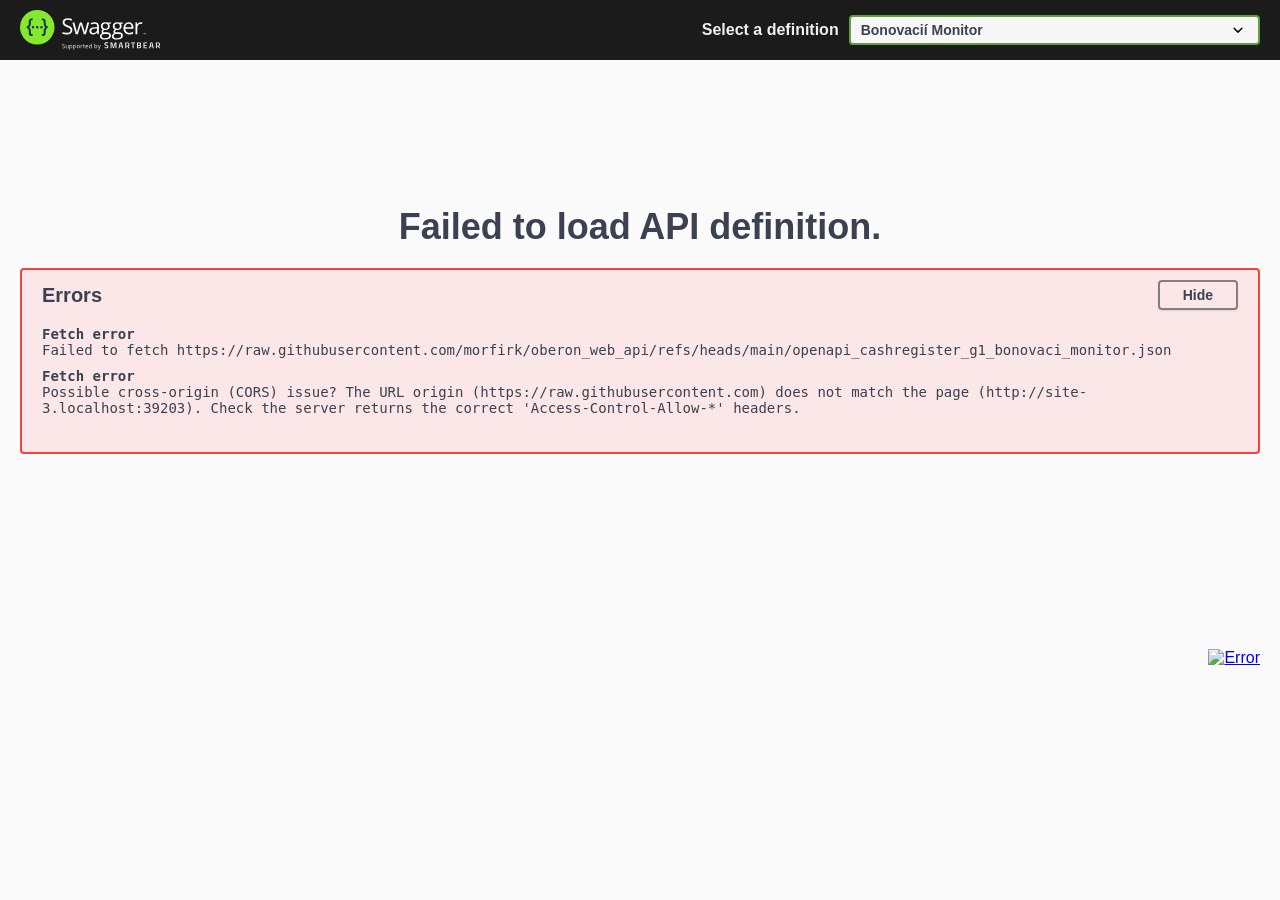
==== commit 67a10f77: "Zmeny pre funkčnosť" ====
--- a/swagger-ui-5-27/cashregister-g1-kds.html
+++ b/swagger-ui-5-27/cashregister-g1-kds.html
@@ -25,7 +25,7 @@
     
     window.ui = SwaggerUIBundle({
         urls: [ 
-            { url: window.location.origin + "/openapi_cashregister_g1_bonovaci_monitor.json", name: "Bonovacií Monitor" },
+            { url: "https://raw.githubusercontent.com/morfirk/oberon_web_api/refs/heads/main/openapi_cashregister_g1_bonovaci_monitor.json", name: "Bonovacií Monitor" },
          ],
         dom_id: '#swagger-ui',
         deepLinking: true,
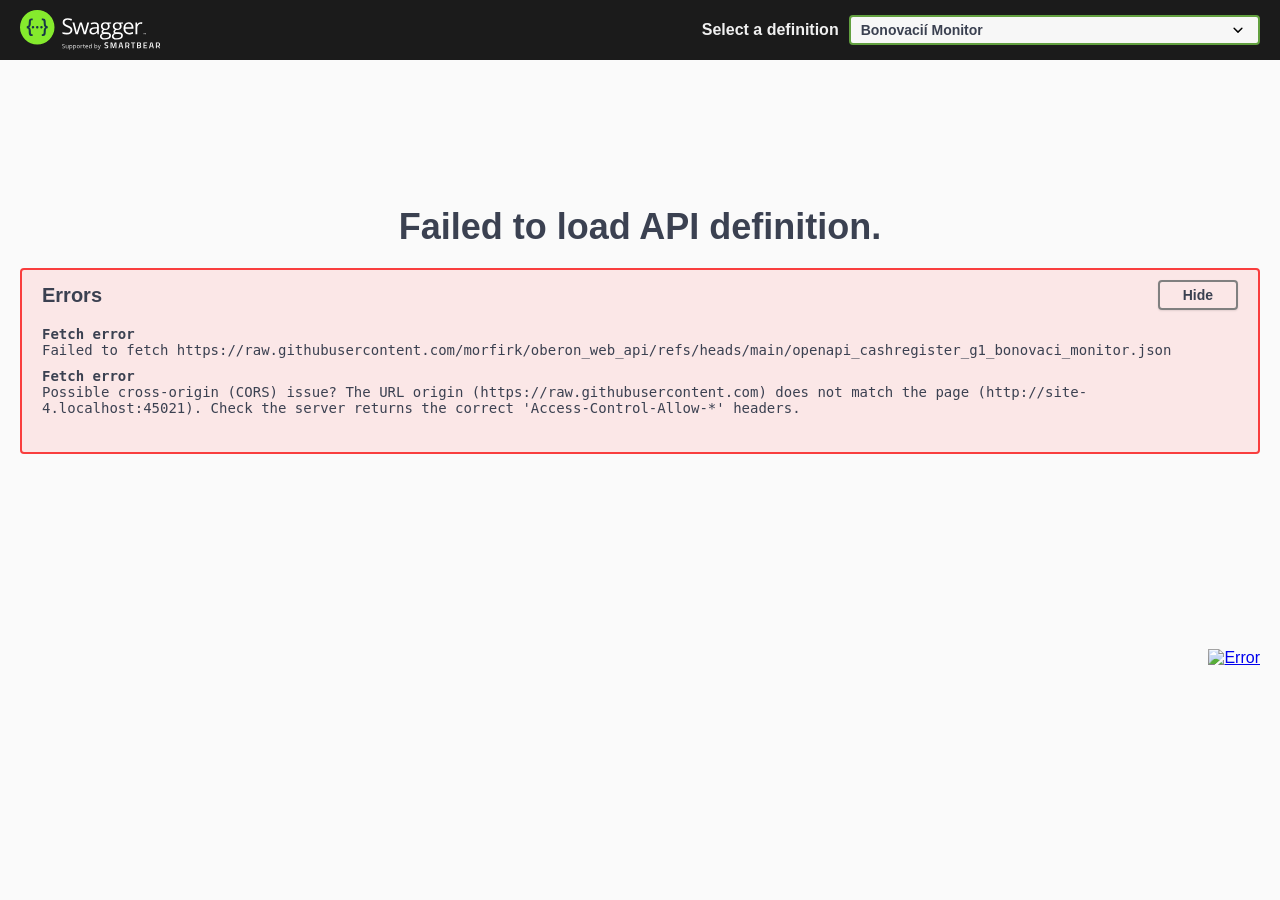
==== commit e6ba7ac8: "Login chages" ====
--- a/swagger-ui-5-27/cashregister-g1-kds.html
+++ b/swagger-ui-5-27/cashregister-g1-kds.html
@@ -1,77 +1,101 @@
 <!-- HTML for static distribution bundle build -->
 <!DOCTYPE html>
 <html lang="en">
-  <head>
+
+<head>
     <meta charset="UTF-8">
     <title>Swagger UI</title>
     <link rel="stylesheet" type="text/css" href="./swagger-ui.css" />
     <link rel="stylesheet" type="text/css" href="./index.css" />
-    <link rel="icon" type="image/png" href="[data-uri]" sizes="16x16" />
-  </head>
+    <link rel="icon" type="image/png"
+        href="[data-uri]"
+        sizes="16x16" />
+</head>
 
-  <body>
+<body>
     <div id="swagger-ui"></div>
     <script src="./swagger-ui-bundle.js" charset="UTF-8"> </script>
     <script src="./swagger-ui-standalone-preset.js" charset="UTF-8"> </script>
     <script src="./js-sha-1.js" charset="UTF-8"> </script>
     <script src="./js-oberonweb-auth-g1.js" charset="UTF-8"> </script>
     <script>
-        
-window.onload = function () {
-    //<editor-fold desc="Changeable Configuration Block">
-   
-    window.loginSalt = "";
-    window.userData = "";
-    
-    window.ui = SwaggerUIBundle({
-        urls: [ 
-            { url: "https://raw.githubusercontent.com/morfirk/oberon_web_api/refs/heads/main/openapi_cashregister_g1_bonovaci_monitor.json", name: "Bonovacií Monitor" },
-         ],
-        dom_id: '#swagger-ui',
-        deepLinking: true,
-        supportHeaderParams: true,
-        presets: [
-            SwaggerUIBundle.presets.apis,
-            SwaggerUIStandalonePreset
-        ],
-        plugins: [
-            SwaggerUIBundle.plugins.DownloadUrl,
-            OberonWebAuthorizePlugin
-        ],
-        layout: "StandaloneLayout",
-        supportedSubmitMethods: ['get', 'post']        
-    });
+
+        window.onload = function () {
+            //<editor-fold desc="Changeable Configuration Block">
+            window.oberonUser = { apiUrl: "", userName: "", password: "", token: "", salt: "" };
+            
+            window.ui = SwaggerUIBundle({
+                urls: [
+                    { url: "https://raw.githubusercontent.com/morfirk/oberon_web_api/refs/heads/main/openapi_cashregister_g1_bonovaci_monitor.json", name: "Bonovacií Monitor" },
+                ],
+                dom_id: '#swagger-ui',
+                deepLinking: true,
+                supportHeaderParams: true,
+                persistAuthorization: true, // Autorizácia bude uložená do localstorage
+                presets: [
+                    SwaggerUIBundle.presets.apis,
+                    SwaggerUIStandalonePreset
+                ],
+                plugins: [
+                    SwaggerUIBundle.plugins.DownloadUrl,
+                    OberonWebAuthorizePlugin
+                ],
+                layout: "StandaloneLayout",
+                supportedSubmitMethods: ['get', 'post']
+            });
 
 
-    // OBERON Login plugin for SWAGGER to enable authorization
-    function OberonWebAuthorizePlugin() {
-        return {
-            statePlugins: {
-                auth: {
-                    wrapActions: {
-                        authorize: (oriAction, system) => (auth) => {
-                            const username = prompt("Enter username:");
-                            const password = prompt("Enter password:");
-                            
-                            window.oberonWeb.apiAuthenticate( username, password);
-
-                            return oriAction({
-                                UserTokenAuth: {
-                                    name: "userData",
-                                    schema: { type: "apiKey", in: "header", name: "userData" },
-                                    value: window.userData
+            // OBERON Login plugin for SWAGGER to enable authorization
+            function OberonWebAuthorizePlugin() {
+                return {
+                    statePlugins: {
+                        auth: {
+                            wrapActions: { 
+                                /*                               
+                                logout: (oriAction, system) => (payload) => {
+                                    // Logout
+                                    const configs = system.getConfigs()
+                                    try {
+                                        if (configs.persistAuthorization && Array.isArray(payload)) {
+                                            payload.forEach((authorizedName) => {
+                                                const auth = authorized.get(authorizedName, {})
+                                                const isApiKeyAuth = auth.getIn(["schema", "type"]) === "apiKey"
+                                                const isInHeader = auth.getIn(["schema", "in"]) === "header"
+                                                if ( isApiKeyAuth && isInHeader ) {
+                                                    window.oberonWeb.apiLogout();
+                                                }
+                                            })
+                                        }
+                                    } catch (error) {
+                                        console.error(
+                                            "Error deleting cookie based apiKey from document.cookie.",
+                                            error
+                                        )
+                                    }
+                                    oriAction(payload);
+                                },
+                                */
+                                authorize: (oriAction, system) => (payload) => {
+                                    // Authorization handling
+                                    window.oberonWeb.apiAuthenticate(system);
+                                    return oriAction({
+                                        UserTokenAuth: {
+                                            name: "userData",
+                                            schema: { type: "apiKey", in: "header", name: "userData" },
+                                            value: window.oberonUser.token
+                                        }
+                                    });
                                 }
-                            });
+                            }
                         }
                     }
-                }
+                };
             }
-        };   
-    }
 
-    //</editor-fold>
-};
+            //</editor-fold>
+        };
 
     </script>
-  </body>
-</html>
+</body>
+
+</html>
